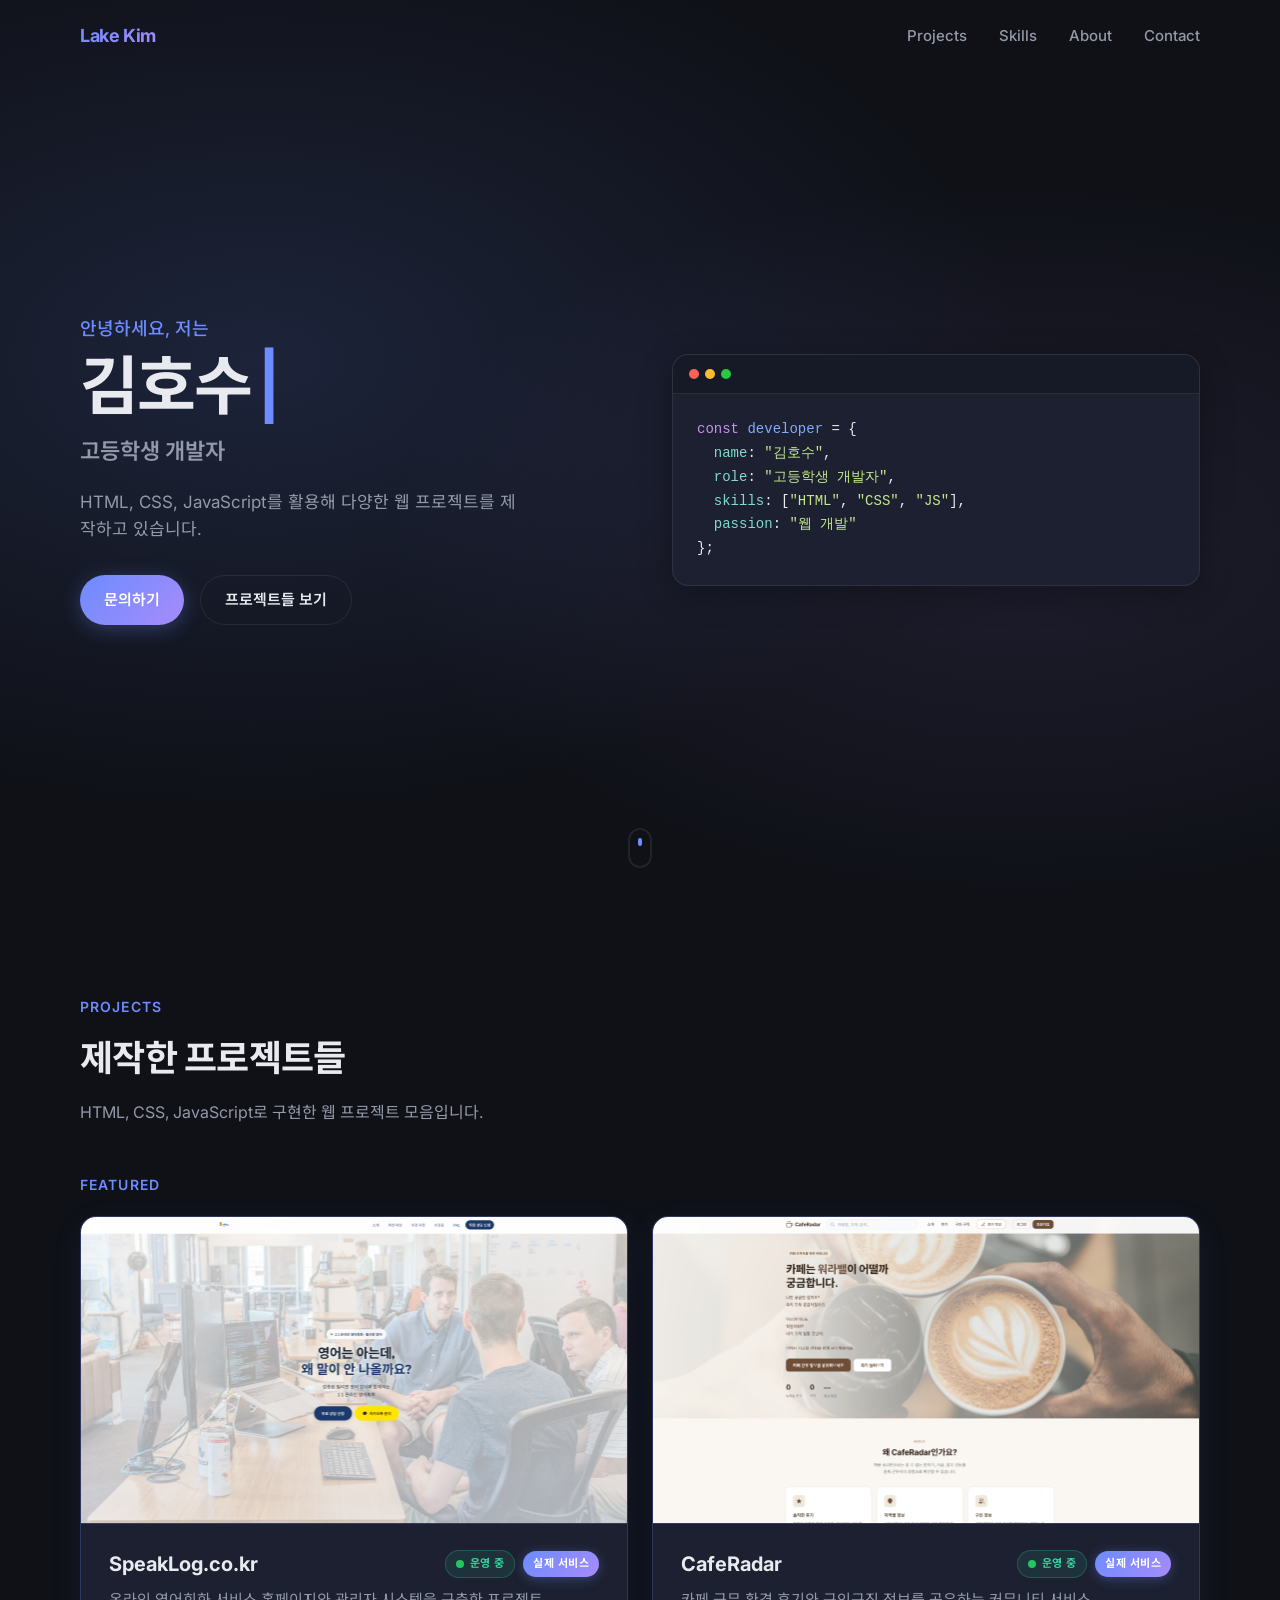
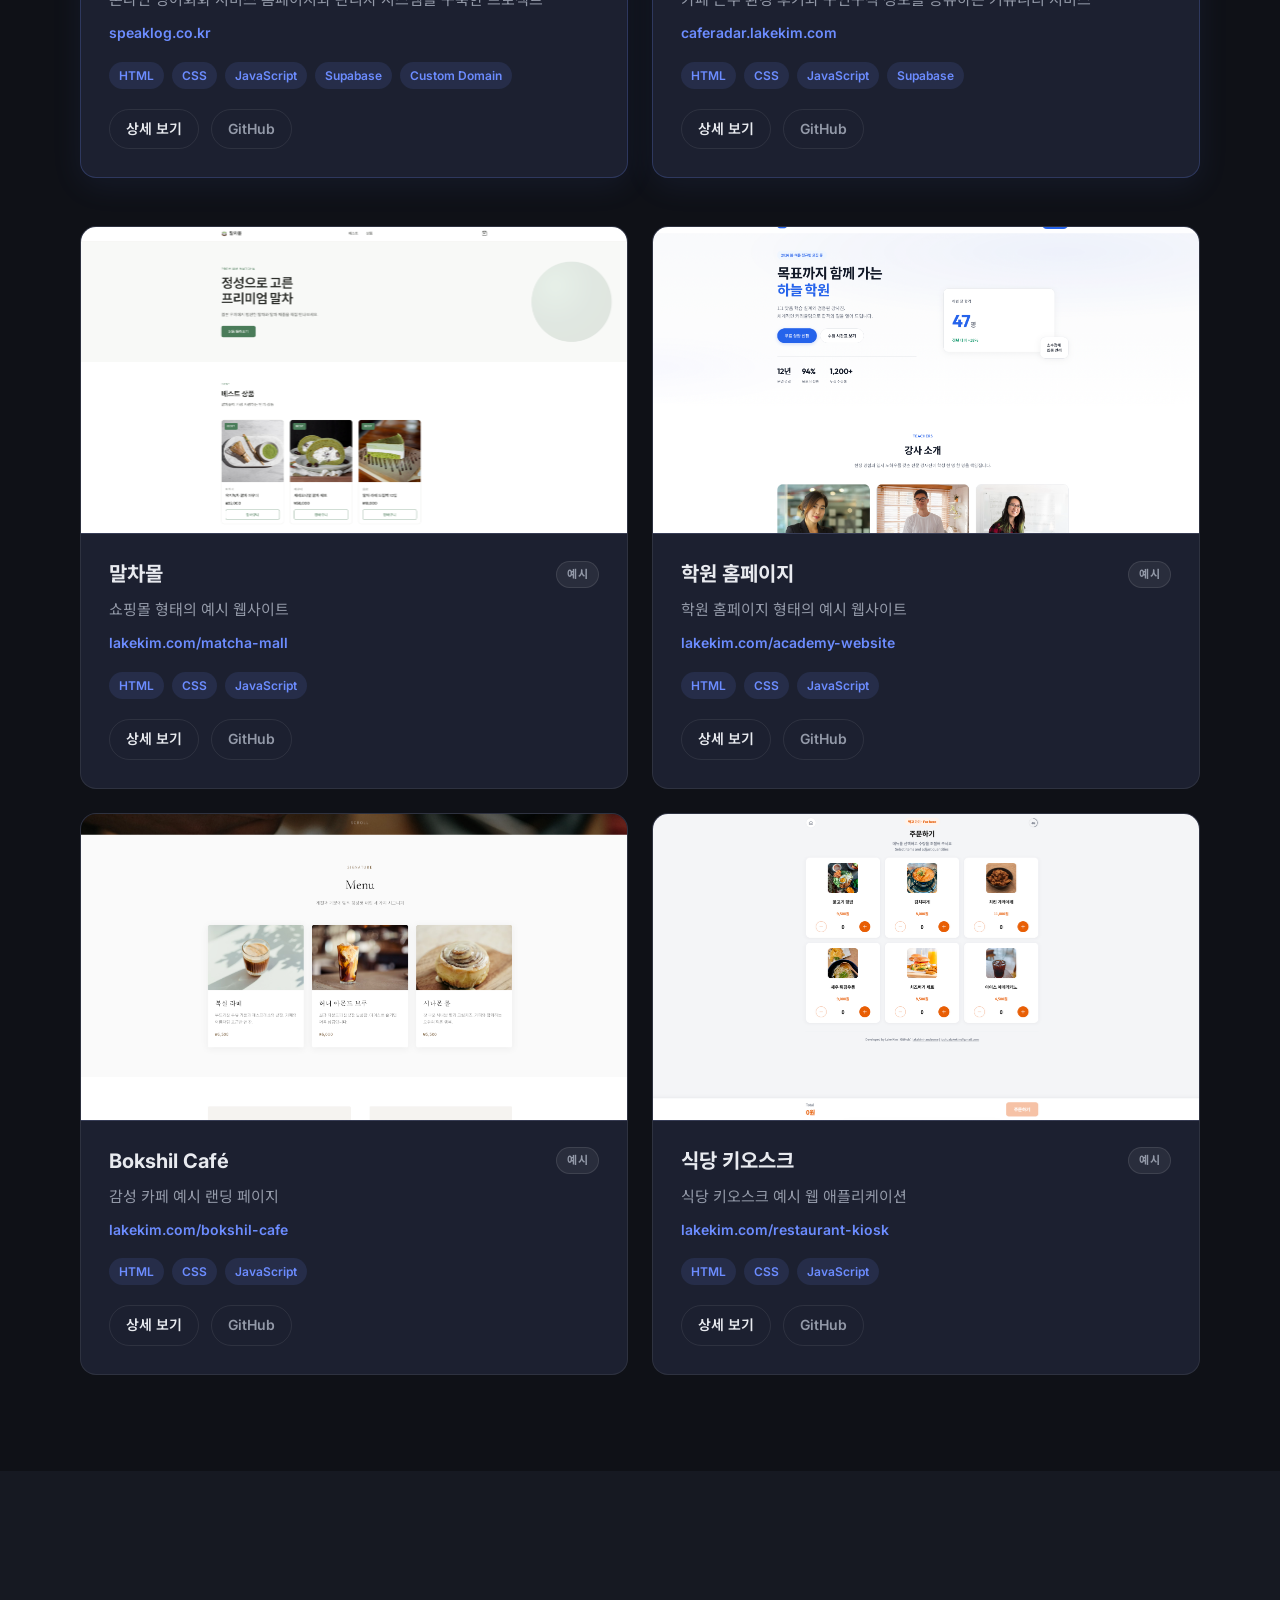
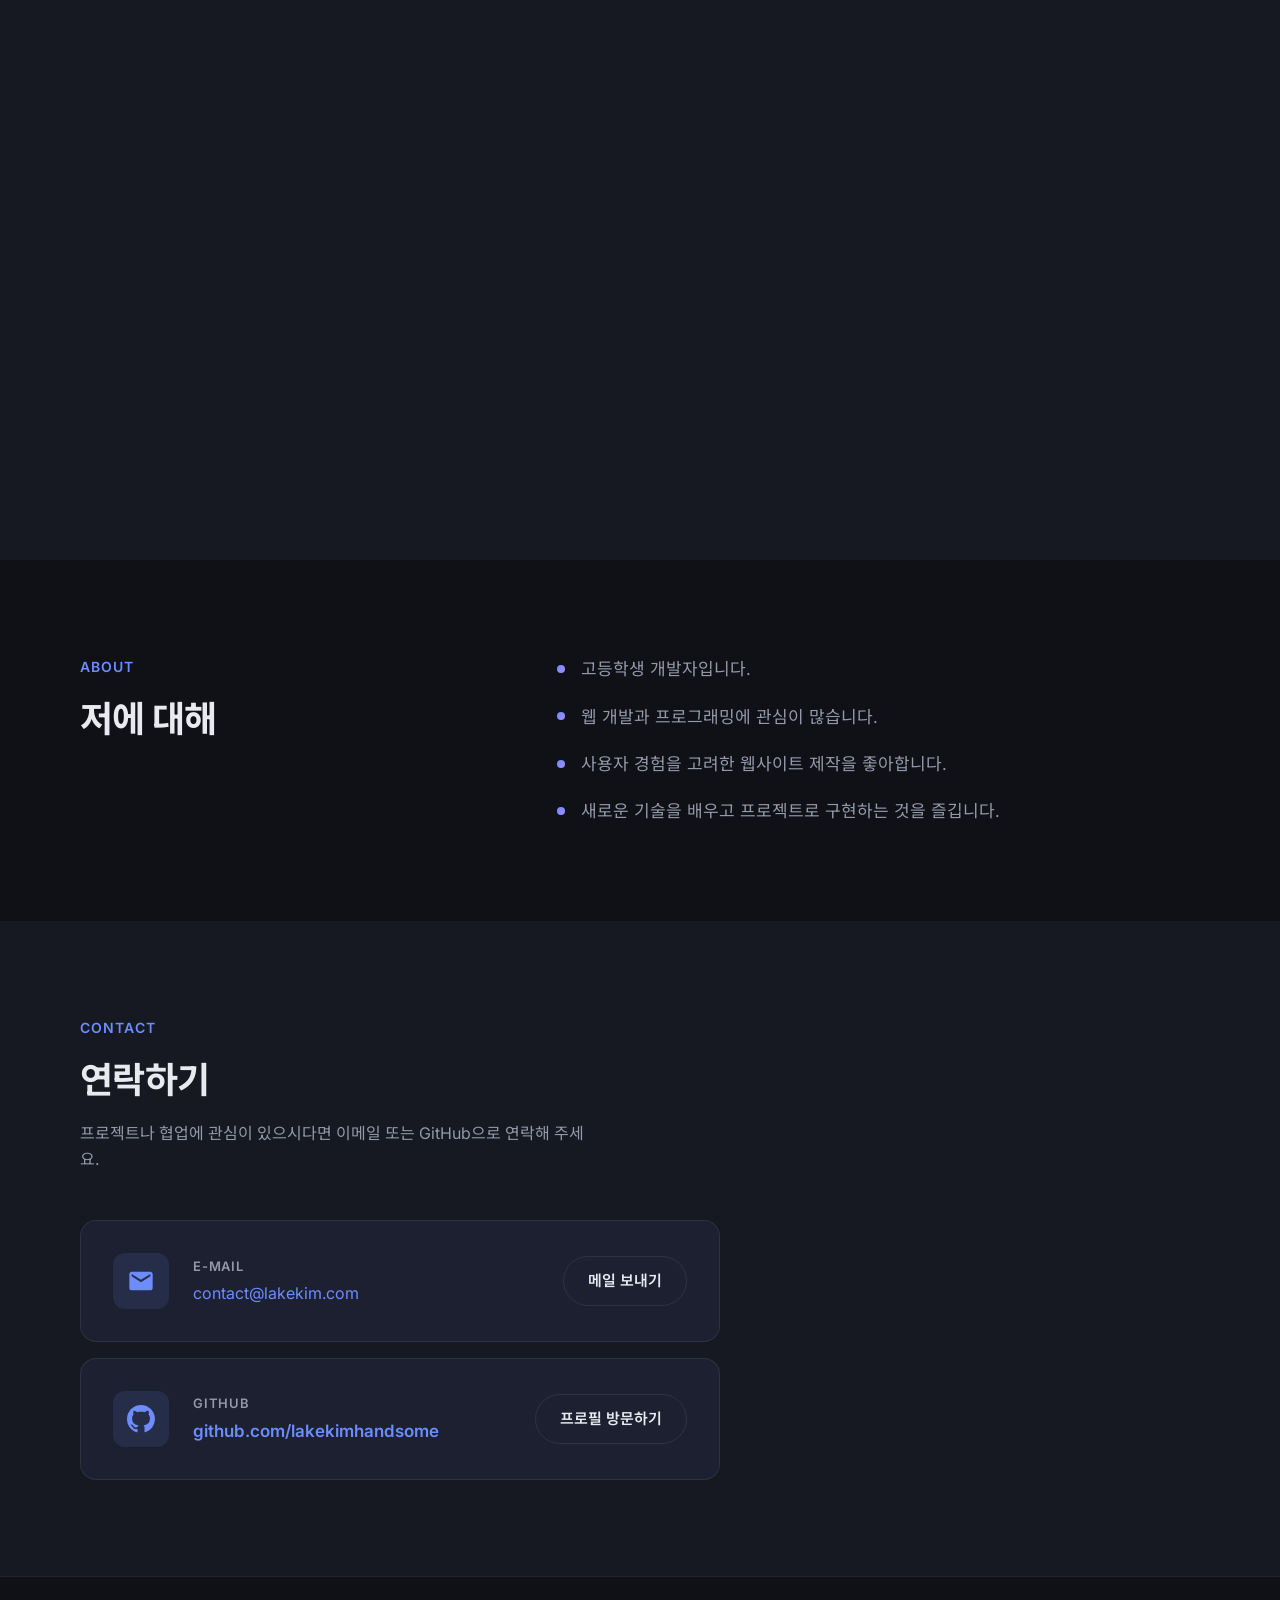
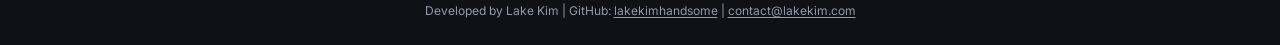
==== index.html @ eb20b7c6 "remove .html from project urls" ====
<!DOCTYPE html>
<html lang="ko">

<head>
  <meta charset="UTF-8">
  <meta name="viewport" content="width=device-width, initial-scale=1.0">
  <meta name="description" content="김호수 — 고등학생 개발자 포트폴리오. HTML, CSS, JavaScript로 제작한 웹 프로젝트를 소개합니다.">
  <title>김호수 | Portfolio</title>
  <link rel="icon" href="favicon.svg" type="image/svg+xml">
  <link rel="preconnect" href="https://fonts.googleapis.com">
  <link rel="preconnect" href="https://fonts.gstatic.com" crossorigin>
  <link
    href="https://fonts.googleapis.com/css2?family=Inter:wght@400;500;600;700&family=Noto+Sans+KR:wght@400;500;600;700&display=swap"
    rel="stylesheet">
  <link rel="stylesheet" href="style.css">
</head>

<body>
  <header class="header" id="header">
    <nav class="nav container">
      <a href="#" class="logo">Lake Kim</a>
      <ul class="nav-links" id="nav-links">
        <li><a href="#projects">Projects</a></li>
        <li><a href="#skills">Skills</a></li>
        <li><a href="#about">About</a></li>
        <li><a href="#contact">Contact</a></li>
      </ul>
      <button type="button" class="nav-toggle" id="nav-toggle" aria-label="메뉴 열기" aria-expanded="false">
        <span></span>
        <span></span>
        <span></span>
      </button>
    </nav>
  </header>

  <main>
    <section class="hero" id="hero">
      <div class="hero-bg" aria-hidden="true"></div>
      <div class="container hero-inner">
        <div class="hero-content reveal">
          <p class="hero-greeting">안녕하세요, 저는</p>
          <h1 class="hero-name">김호수<span class="hero-cursor" aria-hidden="true">|</span></h1>
          <p class="hero-role">고등학생 개발자</p>
          <p class="hero-desc">
            HTML, CSS, JavaScript를 활용해<br class="hero-br">
            다양한 웹 프로젝트를 제작하고 있습니다.
          </p>
          <div class="hero-actions">
            <a href="#contact" class="btn btn-primary">문의하기</a>
            <a href="#projects" class="btn btn-outline">프로젝트들 보기</a>
          </div>
        </div>
        <div class="hero-visual reveal" aria-hidden="true">
          <div class="code-window">
            <div class="code-window-header">
              <span class="dot dot-red"></span>
              <span class="dot dot-yellow"></span>
              <span class="dot dot-green"></span>
            </div>
            <pre class="code-window-body"><code><span class="code-keyword">const</span> <span class="code-var">developer</span> = {
  <span class="code-prop">name</span>: <span class="code-string">"김호수"</span>,
  <span class="code-prop">role</span>: <span class="code-string">"고등학생 개발자"</span>,
  <span class="code-prop">skills</span>: [<span class="code-string">"HTML"</span>, <span class="code-string">"CSS"</span>, <span class="code-string">"JS"</span>],
  <span class="code-prop">passion</span>: <span class="code-string">"웹 개발"</span>
};</code></pre>
          </div>
        </div>
      </div>
      <a href="#projects" class="scroll-indicator" aria-label="Projects 섹션으로 이동">
        <span></span>
      </a>
    </section>

    <section class="section" id="projects">
      <div class="container">
        <header class="section-header reveal">
          <p class="section-label">Projects</p>
          <h2 class="section-title">제작한 프로젝트들</h2>
          <p class="section-desc">HTML, CSS, JavaScript로 구현한 웹 프로젝트 모음입니다.</p>
        </header>
        <div class="projects-featured">
          <h3 class="projects-subtitle reveal">Featured</h3>
          <div class="projects-featured-grid">
            <article class="project-card project-card--featured reveal">
              <div class="project-card-media">
                <a href="projects/speaklog" class="project-image-link" aria-label="SpeakLog 상세 보기">
                  <img src="images/projects/speaklog.png" alt="SpeakLog 프로젝트 미리보기" class="project-image"
                    loading="lazy" width="640" height="360">
                </a>
              </div>
              <div class="project-card-top">
                <div class="project-card-header">
                  <h3 class="project-name">SpeakLog.co.kr</h3>
                  <div class="project-card-badges">
                    <span class="status-live"><span class="status-dot" aria-hidden="true"></span>운영 중</span>
                    <span class="project-badge project-badge--live">실제 서비스</span>
                  </div>
                </div>
                <p class="project-desc">온라인 영어회화 서비스 홈페이지와 관리자 시스템을 구축한 프로젝트</p>
                <a href="https://speaklog.co.kr/" class="project-url" target="_blank"
                  rel="noopener noreferrer">speaklog.co.kr</a>
                <ul class="project-tech" aria-label="사용 기술">
                  <li>HTML</li>
                  <li>CSS</li>
                  <li>JavaScript</li>
                  <li>Supabase</li>
                  <li>Custom Domain</li>
                </ul>
              </div>
              <div class="project-card-actions">
                <a href="projects/speaklog" class="btn btn-sm btn-outline">상세 보기</a>
                <a href="https://github.com/lakekimhandsome/speaklog" class="btn btn-sm btn-ghost" target="_blank"
                  rel="noopener noreferrer">GitHub</a>
              </div>
            </article>

            <article class="project-card project-card--featured reveal">
              <div class="project-card-media">
                <a href="projects/caferadar" class="project-image-link" aria-label="CafeRadar 상세 보기">
                  <img src="images/projects/caferadar.png" alt="CafeRadar 프로젝트 미리보기" class="project-image"
                    loading="lazy" width="640" height="360">
                </a>
              </div>
              <div class="project-card-top">
                <div class="project-card-header">
                  <h3 class="project-name">CafeRadar</h3>
                  <div class="project-card-badges">
                    <span class="status-live"><span class="status-dot" aria-hidden="true"></span>운영 중</span>
                    <span class="project-badge project-badge--live">실제 서비스</span>
                  </div>
                </div>
                <p class="project-desc">카페 근무 환경 후기와 구인구직 정보를 공유하는 커뮤니티 서비스</p>
                <a href="https://caferadar.lakekim.com" class="project-url" target="_blank"
                  rel="noopener noreferrer">caferadar.lakekim.com</a>
                <ul class="project-tech" aria-label="사용 기술">
                  <li>HTML</li>
                  <li>CSS</li>
                  <li>JavaScript</li>
                  <li>Supabase</li>
                </ul>
              </div>
              <div class="project-card-actions">
                <a href="projects/caferadar" class="btn btn-sm btn-outline">상세 보기</a>
                <a href="https://github.com/lakekimhandsome/caferadar" class="btn btn-sm btn-ghost" target="_blank"
                  rel="noopener noreferrer">GitHub</a>
              </div>
            </article>
          </div>
        </div>

        <div class="projects-grid">
          <article class="project-card reveal">
            <div class="project-card-media">
              <a href="projects/matcha-mall" class="project-image-link" aria-label="말차몰 상세 보기">
                <img src="images/projects/matcha-mall.png" alt="말차몰 프로젝트 미리보기" class="project-image"
                  loading="lazy" width="640" height="360">
              </a>
            </div>
            <div class="project-card-top">
              <div class="project-card-header">
                <h3 class="project-name">말차몰</h3>
                <span class="project-badge project-badge--sample">예시</span>
              </div>
              <p class="project-desc">쇼핑몰 형태의 예시 웹사이트</p>
              <a href="https://lakekim.com/matcha-mall" class="project-url" target="_blank"
                rel="noopener noreferrer">lakekim.com/matcha-mall</a>
              <ul class="project-tech" aria-label="사용 기술">
                <li>HTML</li>
                <li>CSS</li>
                <li>JavaScript</li>
              </ul>
            </div>
            <div class="project-card-actions">
              <a href="projects/matcha-mall" class="btn btn-sm btn-outline">상세 보기</a>
              <a href="https://github.com/lakekimhandsome/matcha-mall" class="btn btn-sm btn-ghost" target="_blank"
                rel="noopener noreferrer">GitHub</a>
            </div>
          </article>

          <article class="project-card reveal">
            <div class="project-card-media">
              <a href="projects/academy-website" class="project-image-link" aria-label="학원 홈페이지 상세 보기">
                <img src="images/projects/academy-website.png" alt="학원 홈페이지 프로젝트 미리보기" class="project-image"
                  loading="lazy" width="640" height="360">
              </a>
            </div>
            <div class="project-card-top">
              <div class="project-card-header">
                <h3 class="project-name">학원 홈페이지</h3>
                <span class="project-badge project-badge--sample">예시</span>
              </div>
              <p class="project-desc">학원 홈페이지 형태의 예시 웹사이트</p>
              <a href="https://lakekim.com/academy-website" class="project-url" target="_blank"
                rel="noopener noreferrer">lakekim.com/academy-website</a>
              <ul class="project-tech" aria-label="사용 기술">
                <li>HTML</li>
                <li>CSS</li>
                <li>JavaScript</li>
              </ul>
            </div>
            <div class="project-card-actions">
              <a href="projects/academy-website" class="btn btn-sm btn-outline">상세 보기</a>
              <a href="https://github.com/lakekimhandsome/academy-website" class="btn btn-sm btn-ghost"
                target="_blank" rel="noopener noreferrer">GitHub</a>
            </div>
          </article>

          <article class="project-card reveal">
            <div class="project-card-media">
              <a href="projects/bokshil-cafe" class="project-image-link" aria-label="Bokshil Café 상세 보기">
                <img src="images/projects/bokshil-cafe.png" alt="Bokshil Café 프로젝트 미리보기" class="project-image"
                  loading="lazy" width="640" height="360">
              </a>
            </div>
            <div class="project-card-top">
              <div class="project-card-header">
                <h3 class="project-name">Bokshil Café</h3>
                <span class="project-badge project-badge--sample">예시</span>
              </div>
              <p class="project-desc">감성 카페 예시 랜딩 페이지</p>
              <a href="https://lakekim.com/bokshil-cafe" class="project-url" target="_blank"
                rel="noopener noreferrer">lakekim.com/bokshil-cafe</a>
              <ul class="project-tech" aria-label="사용 기술">
                <li>HTML</li>
                <li>CSS</li>
                <li>JavaScript</li>
              </ul>
            </div>
            <div class="project-card-actions">
              <a href="projects/bokshil-cafe" class="btn btn-sm btn-outline">상세 보기</a>
              <a href="https://github.com/lakekimhandsome/bokshil-cafe" class="btn btn-sm btn-ghost" target="_blank"
                rel="noopener noreferrer">GitHub</a>
            </div>
          </article>

          <article class="project-card reveal">
            <div class="project-card-media">
              <a href="projects/restaurant-kiosk" class="project-image-link" aria-label="식당 키오스크 상세 보기">
                <img src="images/projects/restaurant-kiosk.png" alt="식당 키오스크 프로젝트 미리보기" class="project-image"
                  loading="lazy" width="640" height="360">
              </a>
            </div>
            <div class="project-card-top">
              <div class="project-card-header">
                <h3 class="project-name">식당 키오스크</h3>
                <span class="project-badge project-badge--sample">예시</span>
              </div>
              <p class="project-desc">식당 키오스크 예시 웹 애플리케이션</p>
              <a href="https://lakekim.com/restaurant-kiosk" class="project-url" target="_blank"
                rel="noopener noreferrer">lakekim.com/restaurant-kiosk</a>
              <ul class="project-tech" aria-label="사용 기술">
                <li>HTML</li>
                <li>CSS</li>
                <li>JavaScript</li>
              </ul>
            </div>
            <div class="project-card-actions">
              <a href="projects/restaurant-kiosk" class="btn btn-sm btn-outline">상세 보기</a>
              <a href="https://github.com/lakekimhandsome/restaurant-kiosk" class="btn btn-sm btn-ghost"
                target="_blank" rel="noopener noreferrer">GitHub</a>
            </div>
          </article>
        </div>
      </div>
    </section>

    <section class="section section-alt" id="skills">
      <div class="container">
        <header class="section-header reveal">
          <p class="section-label">Skills</p>
          <h2 class="section-title">기술 스택</h2>
          <p class="section-desc">웹 개발에 사용하는 기술과 도구입니다.</p>
        </header>
        <div class="skills-grid">
          <div class="skill-card reveal">
            <span class="skill-icon" aria-hidden="true">&lt;/&gt;</span>
            <h3 class="skill-name">HTML</h3>
          </div>
          <div class="skill-card reveal">
            <span class="skill-icon" aria-hidden="true">{ }</span>
            <h3 class="skill-name">CSS</h3>
          </div>
          <div class="skill-card reveal">
            <span class="skill-icon" aria-hidden="true">JS</span>
            <h3 class="skill-name">JavaScript</h3>
          </div>
          <div class="skill-card reveal">
            <span class="skill-icon" aria-hidden="true">⎇</span>
            <h3 class="skill-name">Git</h3>
          </div>
          <div class="skill-card reveal">
            <span class="skill-icon" aria-hidden="true">
              <svg viewBox="0 0 24 24" aria-hidden="true">
                <path
                  d="M12 0C5.37 0 0 5.37 0 12c0 5.31 3.435 9.795 8.205 11.385.6.105.825-.255.825-.57 0-.285-.015-1.23-.015-2.235-3.015.555-3.795-.735-4.035-1.41-.135-.345-.72-1.41-1.23-1.695-.42-.225-1.02-.78-.015-.795.945-.015 1.62.87 1.845 1.23 1.08 1.815 2.805 1.305 3.495.99.105-.78.42-1.305.765-1.605-2.67-.3-5.46-1.335-5.46-5.925 0-1.305.465-2.385 1.23-3.225-.12-.3-.54-1.53.12-3.18 0 0 1.005-.315 3.3 1.23.96-.27 1.98-.405 3-.405s2.04.135 3 .405c2.295-1.56 3.3-1.23 3.3-1.23.66 1.65.24 2.88.12 3.18.765.84 1.23 1.905 1.23 3.225 0 4.605-2.805 5.625-5.475 5.925.435.375.81 1.095.81 2.22 0 1.605-.015 2.895-.015 3.3 0 .315.225.69.825.57A12.02 12.02 0 0024 12c0-6.63-5.37-12-12-12z" />
              </svg>
            </span>
            <h3 class="skill-name">GitHub</h3>
          </div>
          <div class="skill-card reveal">
            <span class="skill-icon skill-icon--devices" aria-hidden="true">
              <svg viewBox="0 0 20 13" aria-hidden="true">
                <g transform="translate(1.875, 2.875)">
                  <rect x="0" y="1.5" width="7" height="4.5" rx="0.75" />
                  <rect x="2.75" y="6" width="1.25" height="0.85" rx="0.2" />
                  <rect x="1.75" y="6.85" width="3.25" height="0.9" rx="0.25" />
                  <rect x="8.25" y="0.5" width="3.75" height="7.25" rx="0.75" />
                  <rect x="13.25" y="1.75" width="3" height="6" rx="0.65" />
                </g>
              </svg>
            </span>
            <h3 class="skill-name">반응형 웹 디자인</h3>
          </div>
        </div>
      </div>
    </section>

    <section class="section" id="about">
      <div class="container">
        <div class="about-grid">
          <header class="section-header reveal">
            <p class="section-label">About</p>
            <h2 class="section-title">저에 대해</h2>
          </header>
          <div class="about-content reveal">
            <ul class="about-list">
              <li>
                <span class="about-marker" aria-hidden="true"></span>
                고등학생 개발자입니다.
              </li>
              <li>
                <span class="about-marker" aria-hidden="true"></span>
                웹 개발과 프로그래밍에 관심이 많습니다.
              </li>
              <li>
                <span class="about-marker" aria-hidden="true"></span>
                사용자 경험을 고려한 웹사이트 제작을 좋아합니다.
              </li>
              <li>
                <span class="about-marker" aria-hidden="true"></span>
                새로운 기술을 배우고 프로젝트로 구현하는 것을 즐깁니다.
              </li>
            </ul>
          </div>
        </div>
      </div>
    </section>

    <section class="section section-alt" id="contact">
      <div class="container">
        <header class="section-header reveal">
          <p class="section-label">Contact</p>
          <h2 class="section-title">연락하기</h2>
          <p class="section-desc">프로젝트나 협업에 관심이 있으시다면 이메일 또는 GitHub으로 연락해 주세요.</p>
        </header>
        <div class="contact-cards reveal">
          <div class="contact-card">
            <div class="contact-icon" aria-hidden="true">
              <svg viewBox="0 0 24 24">
                <path
                  d="M20 4H4c-1.1 0-2 .9-2 2v12c0 1.1.9 2 2 2h16c1.1 0 2-.9 2-2V6c0-1.1-.9-2-2-2zm0 4l-8 5-8-5V6l8 5 8-5v2z" />
              </svg>
            </div>
            <div class="contact-info">
              <p class="contact-label">E-mail</p>
              <button type="button" class="contact-link contact-link--copy" data-email="contact@lakekim.com"
                aria-label="이메일 주소 복사">contact@lakekim.com</button>
            </div>
            <a href="mailto:contact@lakekim.com" class="btn btn-outline">메일 보내기</a>
          </div>
          <div class="contact-card">
            <div class="contact-icon" aria-hidden="true">
              <svg viewBox="0 0 24 24">
                <path
                  d="M12 0C5.37 0 0 5.37 0 12c0 5.31 3.435 9.795 8.205 11.385.6.105.825-.255.825-.57 0-.285-.015-1.23-.015-2.235-3.015.555-3.795-.735-4.035-1.41-.135-.345-.72-1.41-1.23-1.695-.42-.225-1.02-.78-.015-.795.945-.015 1.62.87 1.845 1.23 1.08 1.815 2.805 1.305 3.495.99.105-.78.42-1.305.765-1.605-2.67-.3-5.46-1.335-5.46-5.925 0-1.305.465-2.385 1.23-3.225-.12-.3-.54-1.53.12-3.18 0 0 1.005-.315 3.3 1.23.96-.27 1.98-.405 3-.405s2.04.135 3 .405c2.295-1.56 3.3-1.23 3.3-1.23.66 1.65.24 2.88.12 3.18.765.84 1.23 1.905 1.23 3.225 0 4.605-2.805 5.625-5.475 5.925.435.375.81 1.095.81 2.22 0 1.605-.015 2.895-.015 3.3 0 .315.225.69.825.57A12.02 12.02 0 0024 12c0-6.63-5.37-12-12-12z" />
              </svg>
            </div>
            <div class="contact-info">
              <p class="contact-label">GitHub</p>
              <a href="https://github.com/lakekimhandsome" class="contact-link" target="_blank"
                rel="noopener noreferrer">github.com/lakekimhandsome</a>
            </div>
            <a href="https://github.com/lakekimhandsome" class="btn btn-outline" target="_blank"
              rel="noopener noreferrer">프로필 방문하기</a>
          </div>
        </div>
      </div>
    </section>
  </main>

  <footer class="site-footer">
    <p class="site-footer__copy">Developed by Lake Kim | GitHub: <a href="https://github.com/lakekimhandsome" target="_blank" rel="noopener noreferrer">lakekimhandsome</a> | <a href="mailto:contact@lakekim.com">contact@lakekim.com</a></p>
  </footer>

  <script src="script.js"></script>
</body>

</html>
---- style.css ----
/* ===== Variables ===== */
:root {
  --bg: #0f1117;
  --bg-alt: #161922;
  --surface: #1c2030;
  --surface-hover: #242938;
  --border: rgba(255, 255, 255, 0.08);
  --text: #e8eaef;
  --text-muted: #9399a8;
  --accent: #6c8cff;
  --accent-hover: #8aa4ff;
  --accent-soft: rgba(108, 140, 255, 0.12);
  --gradient: linear-gradient(135deg, #6c8cff 0%, #a78bfa 100%);
  --shadow: 0 8px 32px rgba(0, 0, 0, 0.3);
  --radius: 12px;
  --radius-lg: 16px;
  --header-h: 72px;
  --transition: 0.25s ease;
  --font: "Inter", "Noto Sans KR", -apple-system, BlinkMacSystemFont, sans-serif;
}

/* ===== Reset ===== */
*,
*::before,
*::after {
  box-sizing: border-box;
  margin: 0;
  padding: 0;
}

html {
  scroll-behavior: smooth;
}

body {
  font-family: var(--font);
  background: var(--bg);
  color: var(--text);
  line-height: 1.6;
  -webkit-font-smoothing: antialiased;
}

a {
  color: inherit;
  text-decoration: none;
}

ul {
  list-style: none;
}

img {
  max-width: 100%;
  display: block;
}

button {
  font: inherit;
  cursor: pointer;
  border: none;
  background: none;
}

.container {
  width: min(1120px, calc(100% - 2.5rem));
  margin-inline: auto;
}

/* ===== Header ===== */
.header {
  position: fixed;
  top: 0;
  left: 0;
  right: 0;
  z-index: 100;
  height: var(--header-h);
  transition: background var(--transition), box-shadow var(--transition);
}

.header.scrolled {
  background: rgba(15, 17, 23, 0.85);
  backdrop-filter: blur(12px);
  box-shadow: 0 1px 0 var(--border);
}

.nav {
  display: flex;
  align-items: center;
  justify-content: space-between;
  height: 100%;
}

.logo {
  font-weight: 700;
  font-size: 1.125rem;
  letter-spacing: -0.02em;
  background: var(--gradient);
  -webkit-background-clip: text;
  background-clip: text;
  -webkit-text-fill-color: transparent;
}

.nav-links {
  display: flex;
  gap: 2rem;
}

.nav-links a {
  font-size: 0.9375rem;
  font-weight: 500;
  color: var(--text-muted);
  transition: color var(--transition);
}

.nav-links a:hover {
  color: var(--text);
}

.nav-toggle {
  display: none;
  flex-direction: column;
  gap: 5px;
  padding: 4px;
}

.nav-toggle span {
  display: block;
  width: 22px;
  height: 2px;
  background: var(--text);
  border-radius: 2px;
  transition: transform var(--transition), opacity var(--transition);
}

.nav-toggle.active span:nth-child(1) {
  transform: translateY(7px) rotate(45deg);
}

.nav-toggle.active span:nth-child(2) {
  opacity: 0;
}

.nav-toggle.active span:nth-child(3) {
  transform: translateY(-7px) rotate(-45deg);
}

/* ===== Buttons ===== */
.btn {
  display: inline-flex;
  align-items: center;
  justify-content: center;
  gap: 0.5rem;
  padding: 0.75rem 1.5rem;
  font-size: 0.9375rem;
  font-weight: 600;
  border-radius: 999px;
  transition: transform var(--transition), background var(--transition), color var(--transition), border-color var(--transition), box-shadow var(--transition);
}

.btn:hover {
  transform: translateY(-2px);
}

.btn-primary {
  background: var(--gradient);
  color: #fff;
  box-shadow: 0 4px 20px rgba(108, 140, 255, 0.3);
}

.btn-primary:hover {
  box-shadow: 0 6px 28px rgba(108, 140, 255, 0.45);
}

.btn-outline {
  border: 1px solid var(--border);
  color: var(--text);
  background: transparent;
}

.btn-outline:hover {
  border-color: rgba(255, 255, 255, 0.2);
  background: rgba(255, 255, 255, 0.04);
}

.btn-ghost {
  border: 1px solid var(--border);
  color: var(--text-muted);
  background: transparent;
}

.btn-ghost:hover {
  color: var(--text);
  border-color: rgba(255, 255, 255, 0.18);
  background: rgba(255, 255, 255, 0.04);
}

.btn-sm {
  padding: 0.5rem 1rem;
  font-size: 0.875rem;
}

.btn-icon {
  width: 18px;
  height: 18px;
  fill: currentColor;
}

/* ===== Hero ===== */
.hero {
  position: relative;
  min-height: 100vh;
  display: flex;
  align-items: center;
  padding-top: var(--header-h);
  overflow: hidden;
}

.hero-bg {
  position: absolute;
  inset: 0;
  background:
    radial-gradient(ellipse 60% 50% at 20% 40%, rgba(108, 140, 255, 0.15), transparent),
    radial-gradient(ellipse 50% 40% at 80% 60%, rgba(167, 139, 250, 0.1), transparent);
  pointer-events: none;
}

.hero-inner {
  display: grid;
  grid-template-columns: 1fr 1fr;
  gap: 4rem;
  align-items: center;
  padding-block: 4rem 6rem;
}

.hero-greeting {
  font-size: 1.125rem;
  color: var(--accent);
  font-weight: 500;
  margin-bottom: 0.5rem;
}

.hero-name {
  font-size: clamp(2.75rem, 6vw, 4rem);
  font-weight: 700;
  letter-spacing: -0.03em;
  line-height: 1.1;
  margin-bottom: 0.75rem;
}

.hero-cursor {
  display: inline-block;
  color: var(--accent);
  animation: blink 1s step-end infinite;
  margin-left: 0.1em;
}

@keyframes blink {
  50% {
    opacity: 0;
  }
}

.hero-role {
  font-size: 1.375rem;
  font-weight: 600;
  color: var(--text-muted);
  margin-bottom: 1.25rem;
}

.hero-desc {
  font-size: 1.0625rem;
  color: var(--text-muted);
  max-width: 28rem;
  margin-bottom: 2rem;
}

.hero-actions {
  display: flex;
  flex-wrap: wrap;
  gap: 1rem;
}

.hero-br {
  display: none;
}

/* Code window */
.code-window {
  background: var(--surface);
  border: 1px solid var(--border);
  border-radius: var(--radius-lg);
  overflow: hidden;
  box-shadow: var(--shadow);
  text-align: left;
}

.code-window-header {
  display: flex;
  gap: 6px;
  padding: 0.875rem 1rem;
  background: rgba(0, 0, 0, 0.2);
  border-bottom: 1px solid var(--border);
  justify-content: flex-start;
}

.dot {
  width: 10px;
  height: 10px;
  border-radius: 50%;
}

.dot-red {
  background: #ff5f57;
}

.dot-yellow {
  background: #febc2e;
}

.dot-green {
  background: #28c840;
}

.code-window-body {
  padding: 1.5rem;
  font-family: "SF Mono", "Fira Code", "Consolas", monospace;
  font-size: 0.875rem;
  line-height: 1.7;
  overflow-x: auto;
  text-align: left;
  direction: ltr;
  white-space: pre;
}

.code-window-body code {
  display: block;
  text-align: left;
}

.code-keyword {
  color: #c792ea;
}

.code-var {
  color: #82aaff;
}

.code-prop {
  color: #7fdbca;
}

.code-string {
  color: #c3e88d;
}

.scroll-indicator {
  position: absolute;
  bottom: 2rem;
  left: 50%;
  transform: translateX(-50%);
  width: 24px;
  height: 40px;
  border: 2px solid var(--border);
  border-radius: 12px;
  display: flex;
  justify-content: center;
  padding-top: 8px;
}

.scroll-indicator span {
  width: 4px;
  height: 8px;
  background: var(--accent);
  border-radius: 2px;
  animation: scroll-bounce 2s ease-in-out infinite;
}

@keyframes scroll-bounce {
  0%,
  100% {
    transform: translateY(0);
    opacity: 1;
  }

  50% {
    transform: translateY(6px);
    opacity: 0.4;
  }
}

/* ===== Sections ===== */
.section {
  padding: 6rem 0;
}

.section-alt {
  background: var(--bg-alt);
}

.section-header {
  margin-bottom: 3rem;
}

.section-label {
  font-size: 0.875rem;
  font-weight: 600;
  color: var(--accent);
  text-transform: uppercase;
  letter-spacing: 0.08em;
  margin-bottom: 0.75rem;
}

.section-title {
  font-size: clamp(1.75rem, 4vw, 2.25rem);
  font-weight: 700;
  letter-spacing: -0.02em;
  margin-bottom: 0.75rem;
}

.section-desc {
  color: var(--text-muted);
  max-width: 32rem;
}

/* ===== Scroll reveal ===== */
.reveal {
  opacity: 0;
  transform: translateY(24px);
  transition: opacity 0.6s ease, transform 0.6s ease;
}

.reveal.visible {
  opacity: 1;
  transform: translateY(0);
}

/* ===== Projects ===== */
.projects-featured {
  margin-bottom: 3rem;
}

.projects-subtitle {
  font-size: 0.875rem;
  font-weight: 600;
  color: var(--accent);
  text-transform: uppercase;
  letter-spacing: 0.08em;
  margin-bottom: 1.25rem;
}

.projects-featured-grid {
  display: grid;
  grid-template-columns: repeat(2, 1fr);
  gap: 1.5rem;
}

.projects-grid {
  display: grid;
  grid-template-columns: repeat(2, 1fr);
  gap: 1.5rem;
}

.project-card {
  display: flex;
  flex-direction: column;
  justify-content: space-between;
  gap: 0;
  padding: 0;
  background: var(--surface);
  border: 1px solid var(--border);
  border-radius: var(--radius-lg);
  overflow: hidden;
  transition: transform var(--transition), border-color var(--transition), box-shadow var(--transition);
}

.project-card:hover {
  transform: translateY(-4px);
  border-color: rgba(108, 140, 255, 0.3);
  box-shadow: 0 12px 40px rgba(0, 0, 0, 0.25);
}

.project-card--featured {
  border-color: rgba(108, 140, 255, 0.22);
  box-shadow: 0 8px 32px rgba(108, 140, 255, 0.08);
}

.project-card--featured:hover {
  border-color: rgba(108, 140, 255, 0.45);
  box-shadow: 0 16px 48px rgba(108, 140, 255, 0.15);
}

.project-card-media {
  aspect-ratio: 16 / 9;
  overflow: hidden;
  background:
    linear-gradient(135deg, rgba(108, 140, 255, 0.12), rgba(167, 139, 250, 0.08)),
    var(--surface);
  border-bottom: 1px solid var(--border);
}

.project-image-link {
  display: block;
  width: 100%;
  height: 100%;
  cursor: pointer;
}

.project-image-link:focus-visible {
  outline: 2px solid var(--accent);
  outline-offset: -2px;
}

.project-image {
  width: 100%;
  height: 100%;
  object-fit: cover;
  display: block;
  transition: transform 0.35s ease;
}

.project-card:hover .project-image {
  transform: scale(1.03);
}

.project-card-media--speaklog {
  background:
    radial-gradient(circle at 30% 40%, rgba(108, 140, 255, 0.35), transparent 55%),
    linear-gradient(135deg, #1b3a6b 0%, #2d5a9e 50%, #1a2f52 100%);
}

.project-card-media--caferadar {
  background:
    radial-gradient(circle at 70% 30%, rgba(210, 160, 100, 0.35), transparent 50%),
    linear-gradient(135deg, #3d2b1f 0%, #6b4c35 50%, #2a1e16 100%);
}

.project-media-label {
  display: flex;
  align-items: center;
  justify-content: center;
  width: 100%;
  height: 100%;
  font-size: clamp(1.5rem, 4vw, 2rem);
  font-weight: 700;
  letter-spacing: -0.02em;
  color: rgba(255, 255, 255, 0.92);
  text-shadow: 0 2px 16px rgba(0, 0, 0, 0.35);
  transition: transform 0.35s ease;
}

.project-card:hover .project-media-label {
  transform: scale(1.03);
}

.project-card-top {
  padding: 1.5rem 1.75rem 0;
}

.project-card-header {
  display: flex;
  align-items: center;
  justify-content: space-between;
  gap: 0.75rem;
  flex-wrap: wrap;
  margin-bottom: 0.5rem;
}

.project-name {
  font-size: 1.25rem;
  font-weight: 700;
}

.project-badge {
  display: inline-flex;
  align-items: center;
  padding: 0.25rem 0.625rem;
  font-size: 0.6875rem;
  font-weight: 700;
  letter-spacing: 0.04em;
  text-transform: uppercase;
  border-radius: 999px;
  white-space: nowrap;
  flex-shrink: 0;
}

.project-badge--live {
  color: #fff;
  background: var(--gradient);
  box-shadow: 0 2px 12px rgba(108, 140, 255, 0.35);
}

.project-badge--sample {
  color: var(--text-muted);
  background: rgba(255, 255, 255, 0.06);
  border: 1px solid rgba(255, 255, 255, 0.1);
}

.status-live {
  display: inline-flex;
  align-items: center;
  gap: 0.375rem;
  padding: 0.25rem 0.625rem;
  font-size: 0.6875rem;
  font-weight: 700;
  letter-spacing: 0.04em;
  color: #34d399;
  background: rgba(52, 211, 153, 0.1);
  border: 1px solid rgba(52, 211, 153, 0.25);
  border-radius: 999px;
  white-space: nowrap;
  flex-shrink: 0;
}

.status-dot {
  width: 8px;
  height: 8px;
  border-radius: 50%;
  background: #22c55e;
  animation: status-blink 1.5s ease-in-out infinite;
}

@keyframes status-blink {
  0%,
  100% {
    opacity: 1;
    box-shadow: 0 0 6px rgba(34, 197, 94, 0.9);
  }

  50% {
    opacity: 0.35;
    box-shadow: 0 0 2px rgba(34, 197, 94, 0.3);
  }
}

.project-card-badges {
  display: inline-flex;
  align-items: center;
  gap: 0.5rem;
  flex-wrap: wrap;
}

.project-url {
  display: inline-block;
  margin-top: 0.625rem;
  font-size: 0.875rem;
  font-weight: 600;
  color: var(--accent);
  transition: color var(--transition);
}

.project-url:hover {
  color: var(--accent-hover);
  text-decoration: underline;
}

.project-desc {
  color: var(--text-muted);
  font-size: 0.9375rem;
}

.project-tech {
  display: flex;
  flex-wrap: wrap;
  gap: 0.5rem;
  margin-top: 1rem;
}

.project-tech li {
  padding: 0.25rem 0.625rem;
  font-size: 0.75rem;
  font-weight: 600;
  color: var(--accent);
  background: var(--accent-soft);
  border-radius: 999px;
}

.project-card-actions {
  display: flex;
  flex-wrap: wrap;
  gap: 0.75rem;
  padding: 1.25rem 1.75rem 1.75rem;
}

/* ===== Project Detail ===== */
.page-detail {
  padding-top: var(--header-h);
}

.detail-hero {
  position: relative;
  padding: 4rem 0 3rem;
  overflow: hidden;
}

.detail-hero::before {
  content: "";
  position: absolute;
  inset: 0;
  background:
    radial-gradient(ellipse 60% 50% at 20% 40%, rgba(108, 140, 255, 0.12), transparent),
    radial-gradient(ellipse 50% 40% at 80% 60%, rgba(167, 139, 250, 0.08), transparent);
  pointer-events: none;
}

.detail-hero-inner {
  position: relative;
}

.detail-back {
  display: inline-flex;
  align-items: center;
  gap: 0.375rem;
  margin-bottom: 1.5rem;
  font-size: 0.875rem;
  font-weight: 500;
  color: var(--text-muted);
  transition: color var(--transition);
}

.detail-back:hover {
  color: var(--accent);
}

.detail-back svg {
  width: 1rem;
  height: 1rem;
  fill: currentColor;
}

.detail-header {
  display: flex;
  align-items: flex-start;
  justify-content: space-between;
  gap: 1rem;
  flex-wrap: wrap;
  margin-bottom: 1rem;
}

.detail-title {
  font-size: clamp(2rem, 5vw, 2.75rem);
  font-weight: 700;
  letter-spacing: -0.03em;
}

.detail-summary {
  color: var(--text-muted);
  font-size: 1.0625rem;
  max-width: 40rem;
  margin-bottom: 1.5rem;
}

.detail-hero-inner > .project-url {
  margin-top: 0;
  margin-bottom: 1.5rem;
}

.detail-actions {
  display: flex;
  flex-wrap: wrap;
  gap: 0.75rem;
}

.detail-content {
  padding-bottom: 6rem;
}

.detail-grid {
  display: grid;
  gap: 1.5rem;
}

.detail-block {
  padding: 2rem;
  background: var(--surface);
  border: 1px solid var(--border);
  border-radius: var(--radius-lg);
  transition: border-color var(--transition);
}

.detail-block:hover {
  border-color: rgba(108, 140, 255, 0.2);
}

.detail-block-title {
  font-size: 1.125rem;
  font-weight: 700;
  margin-bottom: 1rem;
  padding-bottom: 0.75rem;
  border-bottom: 1px solid var(--border);
}

.detail-text {
  color: var(--text-muted);
  font-size: 0.9875rem;
}

.detail-text + .detail-text {
  margin-top: 0.875rem;
}

.detail-list {
  display: flex;
  flex-direction: column;
  gap: 0.75rem;
}

.detail-list li {
  display: flex;
  align-items: flex-start;
  gap: 0.75rem;
  color: var(--text-muted);
  font-size: 0.9875rem;
}

.detail-list-marker {
  flex-shrink: 0;
  width: 6px;
  height: 6px;
  margin-top: 0.55rem;
  background: var(--accent);
  border-radius: 50%;
}

.detail-tech {
  display: flex;
  flex-wrap: wrap;
  gap: 0.5rem;
}

.detail-tech li {
  padding: 0.375rem 0.75rem;
  font-size: 0.8125rem;
  font-weight: 600;
  color: var(--accent);
  background: var(--accent-soft);
  border-radius: 999px;
}

.gallery-grid {
  display: grid;
  grid-template-columns: repeat(3, 1fr);
  gap: 1rem;
}

.gallery-item {
  display: block;
  width: 100%;
  padding: 0;
  border: 1px solid var(--border);
  border-radius: var(--radius);
  overflow: hidden;
  background: var(--surface);
  cursor: zoom-in;
  transition: transform var(--transition), border-color var(--transition), box-shadow var(--transition);
}

.gallery-item:hover {
  transform: translateY(-3px);
  border-color: rgba(108, 140, 255, 0.35);
  box-shadow: 0 8px 28px rgba(0, 0, 0, 0.25);
}

.gallery-item:focus-visible {
  outline: 2px solid var(--accent);
  outline-offset: 2px;
}

.gallery-item__media {
  aspect-ratio: 16 / 10;
  overflow: hidden;
  background:
    linear-gradient(135deg, rgba(108, 140, 255, 0.1), rgba(167, 139, 250, 0.06)),
    var(--bg-alt);
}

.gallery-item__media img {
  width: 100%;
  height: 100%;
  object-fit: cover;
  transition: transform 0.35s ease;
}

.gallery-item:hover .gallery-item__media img {
  transform: scale(1.04);
}

.gallery-item__caption {
  padding: 0.875rem 1rem;
  font-size: 0.875rem;
  font-weight: 600;
  text-align: center;
  color: var(--text);
}

/* ===== Lightbox ===== */
.lightbox {
  position: fixed;
  inset: 0;
  z-index: 1000;
  display: flex;
  align-items: center;
  justify-content: center;
  padding: 1.5rem;
  opacity: 0;
  visibility: hidden;
  transition: opacity var(--transition), visibility var(--transition);
}

.lightbox.is-open {
  opacity: 1;
  visibility: visible;
}

.lightbox__backdrop {
  position: absolute;
  inset: 0;
  background: rgba(8, 10, 14, 0.92);
  backdrop-filter: blur(8px);
}

.lightbox__dialog {
  position: relative;
  z-index: 1;
  width: min(960px, 100%);
  max-height: calc(100vh - 3rem);
  display: flex;
  flex-direction: column;
  gap: 1rem;
}

.lightbox__figure {
  margin: 0;
  border-radius: var(--radius-lg);
  overflow: hidden;
  border: 1px solid var(--border);
  background: var(--surface);
}

.lightbox__image {
  width: 100%;
  max-height: calc(100vh - 8rem);
  object-fit: contain;
  background: var(--bg-alt);
}

.lightbox__caption {
  text-align: center;
  font-size: 0.9375rem;
  font-weight: 600;
  color: var(--text);
}

.lightbox__close,
.lightbox__prev,
.lightbox__next {
  position: absolute;
  z-index: 2;
  display: flex;
  align-items: center;
  justify-content: center;
  width: 2.75rem;
  height: 2.75rem;
  border-radius: 50%;
  border: 1px solid var(--border);
  background: rgba(28, 32, 48, 0.9);
  color: var(--text);
  transition: background var(--transition), border-color var(--transition), transform var(--transition);
}

.lightbox__close:hover,
.lightbox__prev:hover,
.lightbox__next:hover {
  background: var(--surface-hover);
  border-color: rgba(108, 140, 255, 0.35);
  transform: translateY(-1px);
}

.lightbox__close {
  top: 1rem;
  right: 1rem;
}

.lightbox__prev {
  left: 1rem;
  top: 50%;
  transform: translateY(-50%);
}

.lightbox__next {
  right: 1rem;
  top: 50%;
  transform: translateY(-50%);
}

.lightbox__prev:hover,
.lightbox__next:hover {
  transform: translateY(calc(-50% - 1px));
}

.lightbox__close svg,
.lightbox__prev svg,
.lightbox__next svg {
  width: 1.125rem;
  height: 1.125rem;
  fill: currentColor;
}

.lightbox__prev:disabled,
.lightbox__next:disabled {
  opacity: 0.35;
  cursor: not-allowed;
}

body.lightbox-open {
  overflow: hidden;
}

.logo--link {
  -webkit-text-fill-color: transparent;
}

/* ===== Skills ===== */
.skills-grid {
  display: grid;
  grid-template-columns: repeat(3, 1fr);
  gap: 1.25rem;
}

.skill-card {
  display: flex;
  flex-direction: column;
  align-items: center;
  gap: 0.75rem;
  padding: 2rem 1.5rem;
  background: var(--surface);
  border: 1px solid var(--border);
  border-radius: var(--radius-lg);
  text-align: center;
  transition: transform var(--transition), border-color var(--transition), background var(--transition);
}

.skill-card:hover {
  transform: translateY(-4px);
  border-color: rgba(108, 140, 255, 0.25);
  background: var(--surface-hover);
}

.skill-icon {
  display: flex;
  align-items: center;
  justify-content: center;
  width: 3rem;
  height: 3rem;
  font-size: 1.125rem;
  font-weight: 700;
  color: var(--accent);
  background: var(--accent-soft);
  border-radius: var(--radius);
}

.skill-icon svg,
.skill-icon svg * {
  fill: var(--accent);
}

.skill-icon svg {
  width: 1.5rem;
  height: 1.5rem;
}

.skill-icon--devices svg {
  display: block;
  width: 1.75rem;
  height: 1.1375rem;
}

.skill-name {
  font-size: 0.9375rem;
  font-weight: 600;
}

/* ===== About ===== */
.about-grid {
  display: grid;
  grid-template-columns: 1fr 1.5fr;
  gap: 3rem;
  align-items: start;
}

.about-list {
  display: flex;
  flex-direction: column;
  gap: 1.25rem;
}

.about-list li {
  display: flex;
  align-items: flex-start;
  gap: 1rem;
  font-size: 1.0625rem;
  color: var(--text-muted);
}

.about-marker {
  flex-shrink: 0;
  width: 8px;
  height: 8px;
  margin-top: 0.55rem;
  background: var(--gradient);
  border-radius: 50%;
}

/* ===== Contact ===== */
.contact-cards {
  display: grid;
  gap: 1rem;
  max-width: 640px;
}

.contact-card {
  display: flex;
  align-items: center;
  gap: 1.5rem;
  flex-wrap: wrap;
  padding: 2rem;
  background: var(--surface);
  border: 1px solid var(--border);
  border-radius: var(--radius-lg);
  max-width: 640px;
  transition: border-color var(--transition), box-shadow var(--transition);
}

.contact-card:hover {
  border-color: rgba(108, 140, 255, 0.25);
  box-shadow: var(--shadow);
}

.contact-icon {
  display: flex;
  align-items: center;
  justify-content: center;
  width: 3.5rem;
  height: 3.5rem;
  background: var(--accent-soft);
  border-radius: var(--radius);
  flex-shrink: 0;
}

.contact-icon svg {
  width: 1.75rem;
  height: 1.75rem;
  fill: var(--accent);
}

.contact-info {
  flex: 1;
  min-width: 180px;
}

.contact-label {
  font-size: 0.8125rem;
  font-weight: 600;
  color: var(--text-muted);
  text-transform: uppercase;
  letter-spacing: 0.06em;
  margin-bottom: 0.25rem;
}

.contact-link {
  font-size: 1.0625rem;
  font-weight: 600;
  color: var(--accent);
  transition: color var(--transition);
}

.contact-link--copy {
  cursor: pointer;
  border: none;
  background: none;
  padding: 0;
  font: inherit;
  text-align: left;
}

.contact-link--copy.is-copied {
  color: var(--text-muted);
}

.contact-link:hover {
  color: var(--accent-hover);
}

.contact-card .btn {
  box-shadow: none;
}

.contact-card .btn:hover {
  box-shadow: none;
}

/* ===== Footer ===== */
.site-footer {
  margin-top: 0;
  padding: 24px 20px;
  border-top: 1px solid var(--border);
  text-align: center;
}

.site-footer__copy {
  font-size: 0.75rem;
  color: var(--text-muted);
}

.site-footer__copy a {
  color: inherit;
  text-decoration: underline;
  text-underline-offset: 2px;
  transition: color var(--transition);
}

.site-footer__copy a:hover {
  color: var(--accent);
}

/* ===== Responsive ===== */
@media (max-width: 900px) {
  .hero-inner {
    grid-template-columns: 1fr;
    gap: 3rem;
    text-align: center;
  }

  .hero-desc {
    margin-inline: auto;
  }

  .hero-actions {
    justify-content: center;
  }

  .hero-visual {
    order: -1;
    width: 100%;
    max-width: 420px;
    margin-inline: auto;
    text-align: left;
  }

  .hero-br {
    display: inline;
  }

  .projects-featured-grid,
  .projects-grid {
    grid-template-columns: 1fr;
  }

  .skills-grid {
    grid-template-columns: repeat(2, 1fr);
  }

  .about-grid {
    grid-template-columns: 1fr;
    gap: 1.5rem;
  }

  .gallery-grid {
    grid-template-columns: repeat(2, 1fr);
  }
}

@media (max-width: 640px) {
  .nav-links {
    position: fixed;
    top: var(--header-h);
    left: 0;
    right: 0;
    flex-direction: column;
    align-items: center;
    gap: 0;
    padding: 1rem 0 1.5rem;
    background: rgba(15, 17, 23, 0.95);
    backdrop-filter: blur(12px);
    border-bottom: 1px solid var(--border);
    transform: translateY(-120%);
    opacity: 0;
    visibility: hidden;
    transition: transform var(--transition), opacity var(--transition), visibility var(--transition);
  }

  .nav-links.open {
    transform: translateY(0);
    opacity: 1;
    visibility: visible;
  }

  .nav-links li {
    width: 100%;
    text-align: center;
  }

  .nav-links a {
    display: block;
    padding: 0.875rem 1rem;
  }

  .nav-toggle {
    display: flex;
  }

  .section {
    padding: 4.5rem 0;
  }

  .skills-grid {
    grid-template-columns: 1fr 1fr;
  }

  .contact-card {
    flex-direction: column;
    align-items: flex-start;
  }

  .scroll-indicator {
    display: none;
  }

  .gallery-grid {
    grid-template-columns: 1fr;
  }

  .detail-block {
    padding: 1.5rem;
  }

  .lightbox__prev {
    left: 0.5rem;
  }

  .lightbox__next {
    right: 0.5rem;
  }

  .lightbox__close {
    top: 0.5rem;
    right: 0.5rem;
  }
}

@media (max-width: 400px) {
  .skills-grid {
    grid-template-columns: 1fr;
  }

  .hero-actions {
    flex-direction: column;
    width: 100%;
  }

  .hero-actions .btn {
    width: 100%;
  }
}
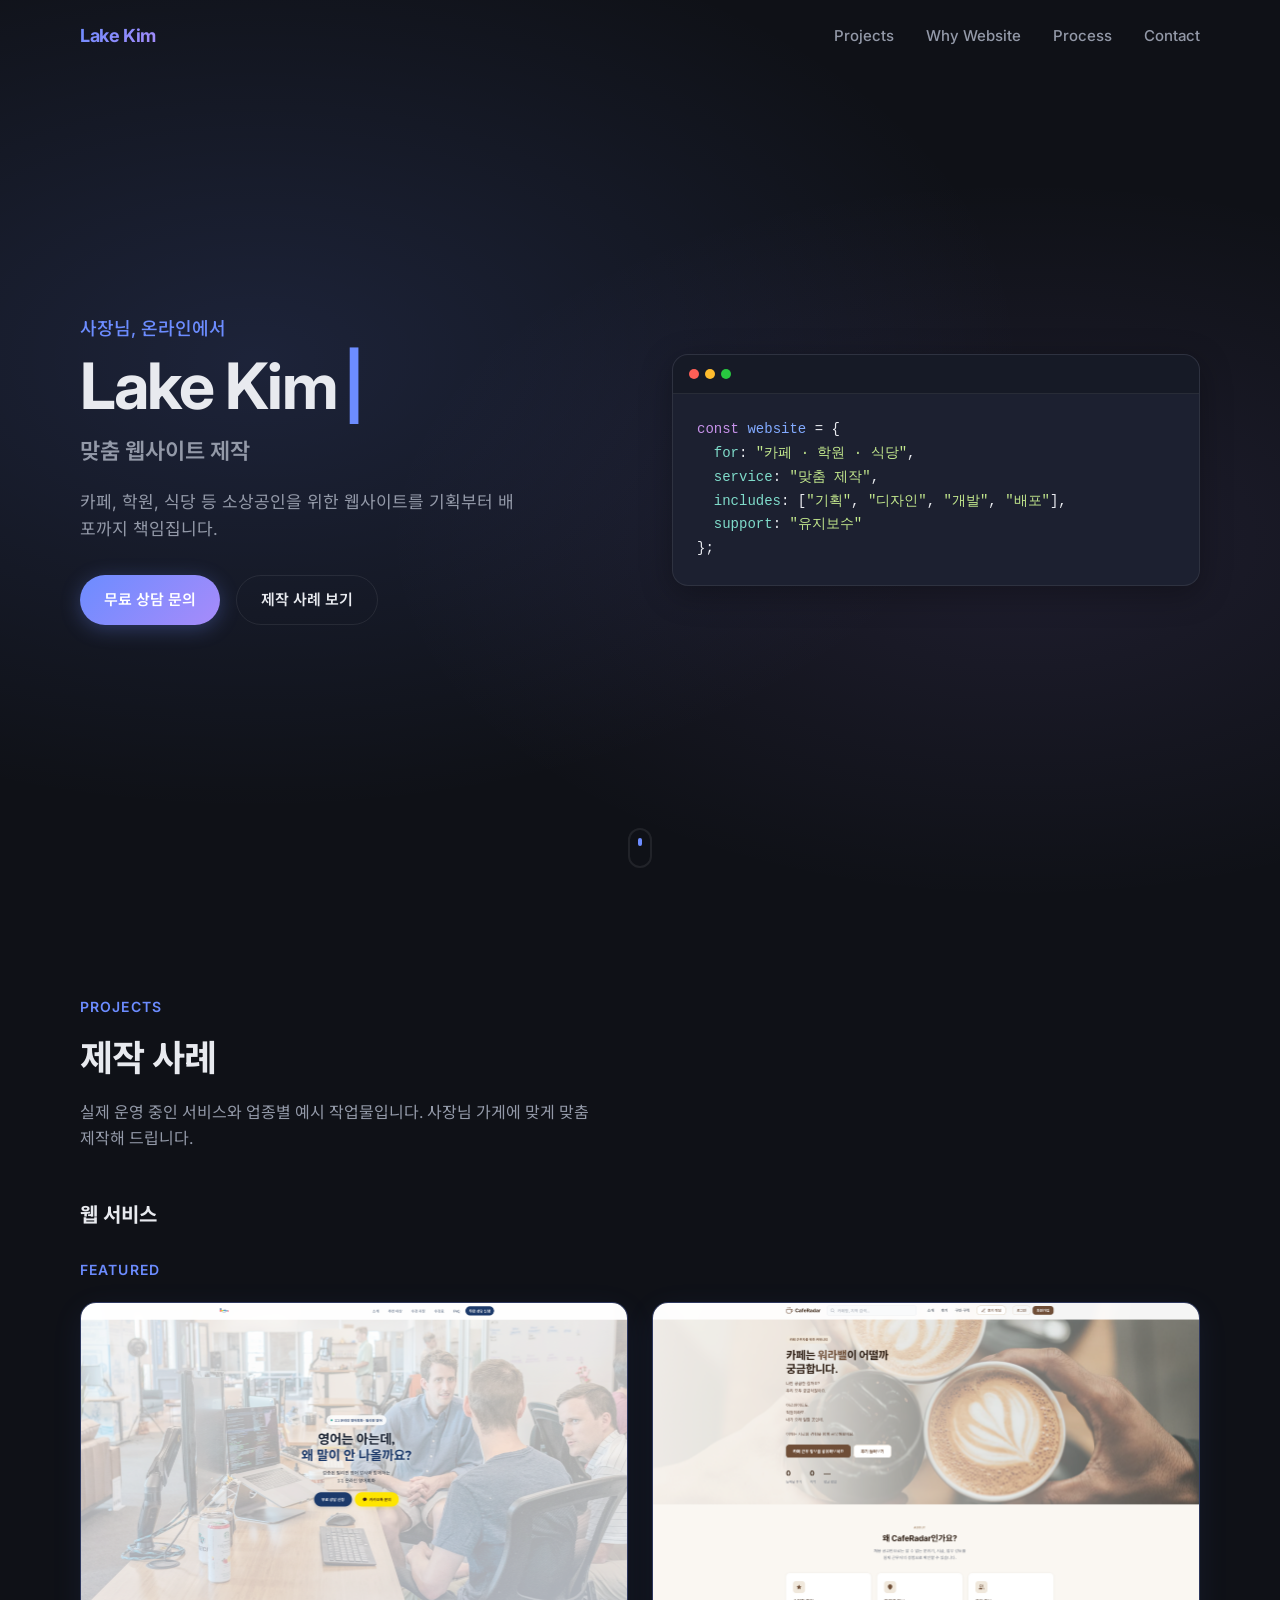
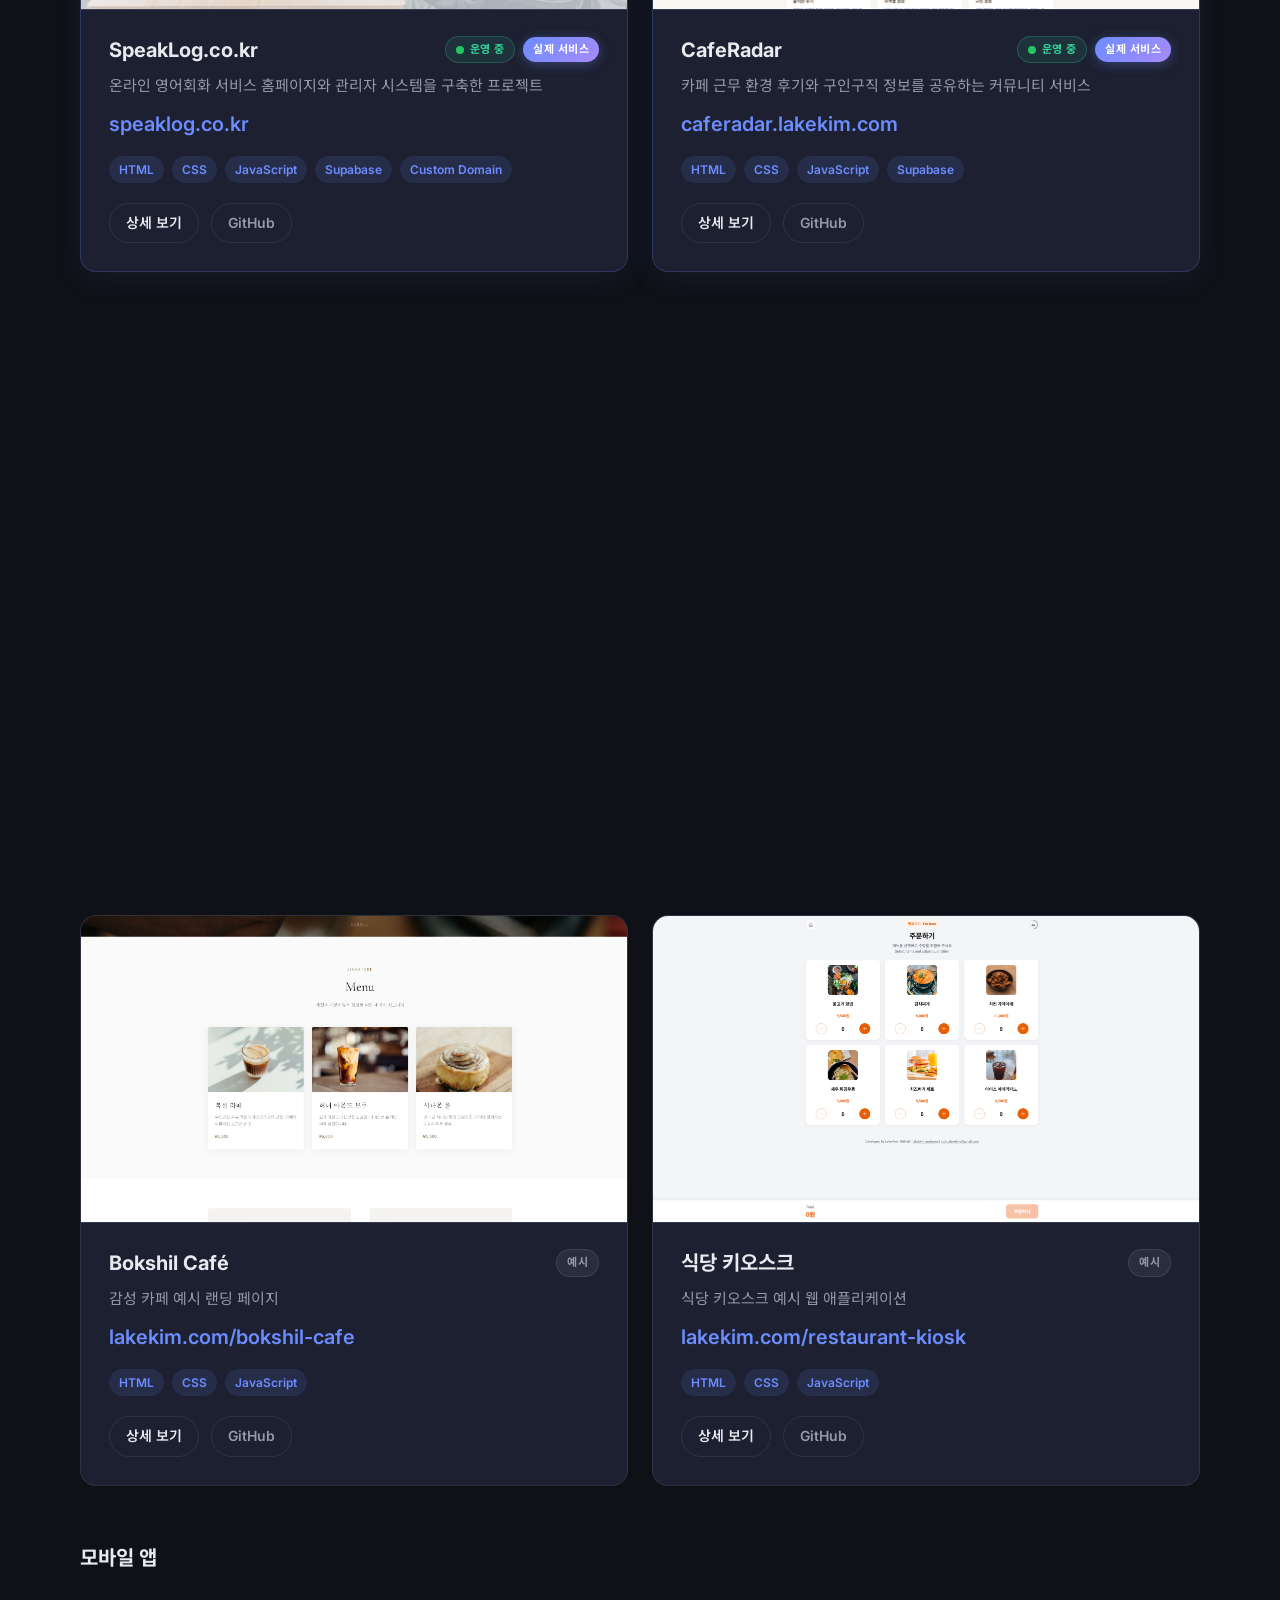
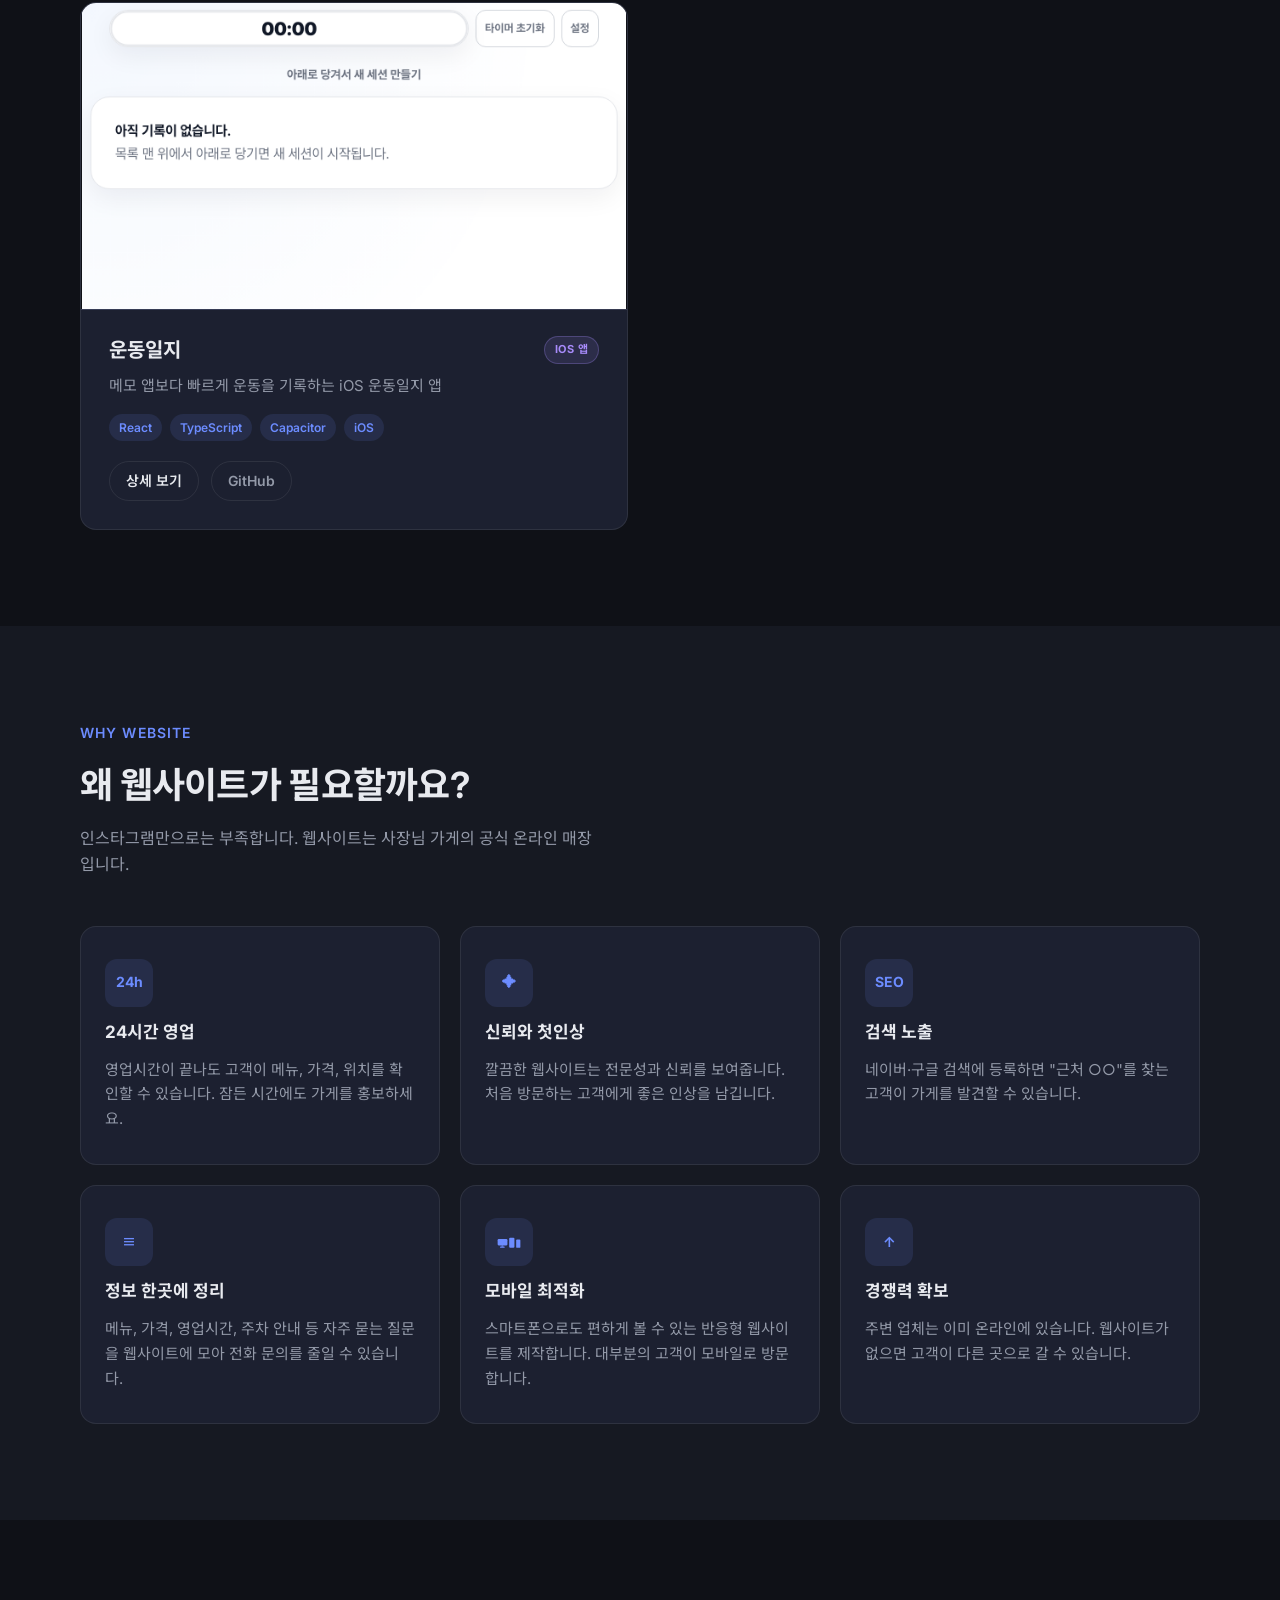
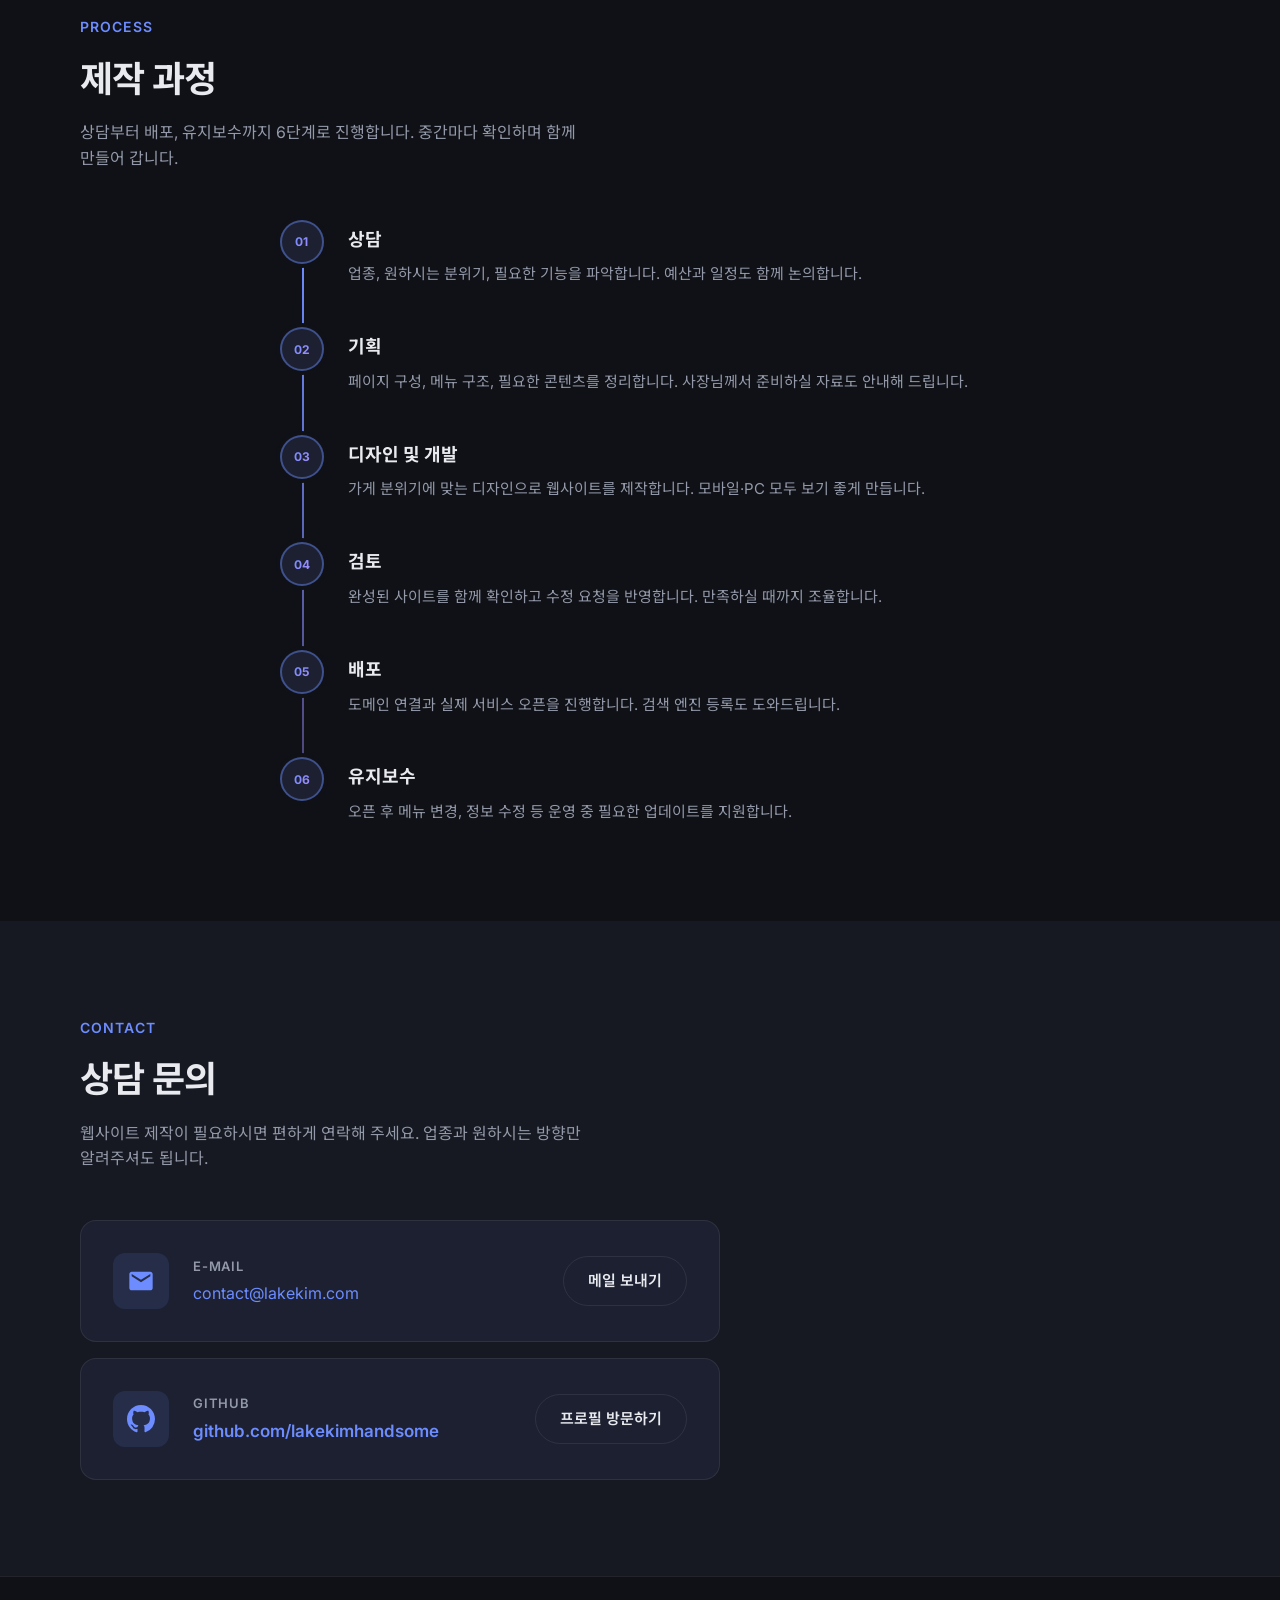
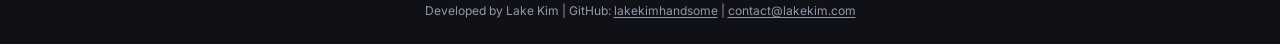
==== commit d6ee4f27: "Change structure and add workout journal" ====
--- a/index.html
+++ b/index.html
@@ -4,8 +4,8 @@
 <head>
   <meta charset="UTF-8">
   <meta name="viewport" content="width=device-width, initial-scale=1.0">
-  <meta name="description" content="김호수 — 고등학생 개발자 포트폴리오. HTML, CSS, JavaScript로 제작한 웹 프로젝트를 소개합니다.">
-  <title>김호수 | Portfolio</title>
+  <meta name="description" content="Lake Kim — 카페, 학원, 식당 등 소상공인을 위한 맞춤 웹사이트 제작 서비스. 기획부터 배포, 유지보수까지 책임집니다.">
+  <title>Lake Kim | 웹사이트 제작</title>
   <link rel="icon" href="favicon.svg" type="image/svg+xml">
   <link rel="preconnect" href="https://fonts.googleapis.com">
   <link rel="preconnect" href="https://fonts.gstatic.com" crossorigin>
@@ -21,8 +21,8 @@
       <a href="#" class="logo">Lake Kim</a>
       <ul class="nav-links" id="nav-links">
         <li><a href="#projects">Projects</a></li>
-        <li><a href="#skills">Skills</a></li>
-        <li><a href="#about">About</a></li>
+        <li><a href="#why-website">Why Website</a></li>
+        <li><a href="#process">Process</a></li>
         <li><a href="#contact">Contact</a></li>
       </ul>
       <button type="button" class="nav-toggle" id="nav-toggle" aria-label="메뉴 열기" aria-expanded="false">
@@ -38,16 +38,16 @@
       <div class="hero-bg" aria-hidden="true"></div>
       <div class="container hero-inner">
         <div class="hero-content reveal">
-          <p class="hero-greeting">안녕하세요, 저는</p>
-          <h1 class="hero-name">김호수<span class="hero-cursor" aria-hidden="true">|</span></h1>
-          <p class="hero-role">고등학생 개발자</p>
+          <p class="hero-greeting">사장님, 온라인에서</p>
+          <h1 class="hero-name">Lake Kim<span class="hero-cursor" aria-hidden="true">|</span></h1>
+          <p class="hero-role">맞춤 웹사이트 제작</p>
           <p class="hero-desc">
-            HTML, CSS, JavaScript를 활용해<br class="hero-br">
-            다양한 웹 프로젝트를 제작하고 있습니다.
+            카페, 학원, 식당 등 소상공인을 위한<br class="hero-br">
+            웹사이트를 기획부터 배포까지 책임집니다.
           </p>
           <div class="hero-actions">
-            <a href="#contact" class="btn btn-primary">문의하기</a>
-            <a href="#projects" class="btn btn-outline">프로젝트들 보기</a>
+            <a href="#contact" class="btn btn-primary">무료 상담 문의</a>
+            <a href="#projects" class="btn btn-outline">제작 사례 보기</a>
           </div>
         </div>
         <div class="hero-visual reveal" aria-hidden="true">
@@ -57,11 +57,11 @@
               <span class="dot dot-yellow"></span>
               <span class="dot dot-green"></span>
             </div>
-            <pre class="code-window-body"><code><span class="code-keyword">const</span> <span class="code-var">developer</span> = {
-  <span class="code-prop">name</span>: <span class="code-string">"김호수"</span>,
-  <span class="code-prop">role</span>: <span class="code-string">"고등학생 개발자"</span>,
-  <span class="code-prop">skills</span>: [<span class="code-string">"HTML"</span>, <span class="code-string">"CSS"</span>, <span class="code-string">"JS"</span>],
-  <span class="code-prop">passion</span>: <span class="code-string">"웹 개발"</span>
+            <pre class="code-window-body"><code><span class="code-keyword">const</span> <span class="code-var">website</span> = {
+  <span class="code-prop">for</span>: <span class="code-string">"카페 · 학원 · 식당"</span>,
+  <span class="code-prop">service</span>: <span class="code-string">"맞춤 제작"</span>,
+  <span class="code-prop">includes</span>: [<span class="code-string">"기획"</span>, <span class="code-string">"디자인"</span>, <span class="code-string">"개발"</span>, <span class="code-string">"배포"</span>],
+  <span class="code-prop">support</span>: <span class="code-string">"유지보수"</span>
 };</code></pre>
           </div>
         </div>
@@ -75,11 +75,14 @@
       <div class="container">
         <header class="section-header reveal">
           <p class="section-label">Projects</p>
-          <h2 class="section-title">제작한 프로젝트들</h2>
-          <p class="section-desc">HTML, CSS, JavaScript로 구현한 웹 프로젝트 모음입니다.</p>
+          <h2 class="section-title">제작 사례</h2>
+          <p class="section-desc">실제 운영 중인 서비스와 업종별 예시 작업물입니다. 사장님 가게에 맞게 맞춤 제작해 드립니다.</p>
         </header>
+
+        <div class="projects-category">
+          <h3 class="projects-category-title reveal">웹 서비스</h3>
         <div class="projects-featured">
-          <h3 class="projects-subtitle reveal">Featured</h3>
+          <h4 class="projects-subtitle reveal">Featured</h4>
           <div class="projects-featured-grid">
             <article class="project-card project-card--featured reveal">
               <div class="project-card-media">
@@ -261,44 +264,72 @@
             </div>
           </article>
         </div>
+        </div>
+
+        <div class="projects-category">
+          <h3 class="projects-category-title reveal">모바일 앱</h3>
+          <div class="projects-grid">
+            <article class="project-card reveal">
+              <div class="project-card-media project-card-media--mobile">
+                <a href="projects/workout-journal" class="project-image-link" aria-label="운동일지 상세 보기">
+                  <img src="images/projects/workout-journal.png" alt="운동일지 앱 미리보기" class="project-image"
+                    loading="lazy" width="640" height="360">
+                </a>
+              </div>
+              <div class="project-card-top">
+                <div class="project-card-header">
+                  <h3 class="project-name">운동일지</h3>
+                  <span class="project-badge project-badge--mobile">iOS 앱</span>
+                </div>
+                <p class="project-desc">메모 앱보다 빠르게 운동을 기록하는 iOS 운동일지 앱</p>
+                <ul class="project-tech" aria-label="사용 기술">
+                  <li>React</li>
+                  <li>TypeScript</li>
+                  <li>Capacitor</li>
+                  <li>iOS</li>
+                </ul>
+              </div>
+              <div class="project-card-actions">
+                <a href="projects/workout-journal" class="btn btn-sm btn-outline">상세 보기</a>
+                <a href="https://github.com/lakekimhandsome/workout-journal" class="btn btn-sm btn-ghost" target="_blank"
+                  rel="noopener noreferrer">GitHub</a>
+              </div>
+            </article>
+          </div>
+        </div>
       </div>
     </section>
 
-    <section class="section section-alt" id="skills">
+    <section class="section section-alt" id="why-website">
       <div class="container">
         <header class="section-header reveal">
-          <p class="section-label">Skills</p>
-          <h2 class="section-title">기술 스택</h2>
-          <p class="section-desc">웹 개발에 사용하는 기술과 도구입니다.</p>
+          <p class="section-label">Why Website</p>
+          <h2 class="section-title">왜 웹사이트가 필요할까요?</h2>
+          <p class="section-desc">인스타그램만으로는 부족합니다. 웹사이트는 사장님 가게의 공식 온라인 매장입니다.</p>
         </header>
-        <div class="skills-grid">
-          <div class="skill-card reveal">
-            <span class="skill-icon" aria-hidden="true">&lt;/&gt;</span>
-            <h3 class="skill-name">HTML</h3>
-          </div>
-          <div class="skill-card reveal">
-            <span class="skill-icon" aria-hidden="true">{ }</span>
-            <h3 class="skill-name">CSS</h3>
-          </div>
-          <div class="skill-card reveal">
-            <span class="skill-icon" aria-hidden="true">JS</span>
-            <h3 class="skill-name">JavaScript</h3>
-          </div>
-          <div class="skill-card reveal">
-            <span class="skill-icon" aria-hidden="true">⎇</span>
-            <h3 class="skill-name">Git</h3>
-          </div>
-          <div class="skill-card reveal">
-            <span class="skill-icon" aria-hidden="true">
-              <svg viewBox="0 0 24 24" aria-hidden="true">
-                <path
-                  d="M12 0C5.37 0 0 5.37 0 12c0 5.31 3.435 9.795 8.205 11.385.6.105.825-.255.825-.57 0-.285-.015-1.23-.015-2.235-3.015.555-3.795-.735-4.035-1.41-.135-.345-.72-1.41-1.23-1.695-.42-.225-1.02-.78-.015-.795.945-.015 1.62.87 1.845 1.23 1.08 1.815 2.805 1.305 3.495.99.105-.78.42-1.305.765-1.605-2.67-.3-5.46-1.335-5.46-5.925 0-1.305.465-2.385 1.23-3.225-.12-.3-.54-1.53.12-3.18 0 0 1.005-.315 3.3 1.23.96-.27 1.98-.405 3-.405s2.04.135 3 .405c2.295-1.56 3.3-1.23 3.3-1.23.66 1.65.24 2.88.12 3.18.765.84 1.23 1.905 1.23 3.225 0 4.605-2.805 5.625-5.475 5.925.435.375.81 1.095.81 2.22 0 1.605-.015 2.895-.015 3.3 0 .315.225.69.825.57A12.02 12.02 0 0024 12c0-6.63-5.37-12-12-12z" />
-              </svg>
-            </span>
-            <h3 class="skill-name">GitHub</h3>
-          </div>
-          <div class="skill-card reveal">
-            <span class="skill-icon skill-icon--devices" aria-hidden="true">
+        <div class="why-grid">
+          <article class="why-card reveal">
+            <span class="why-icon" aria-hidden="true">24h</span>
+            <h3 class="why-title">24시간 영업</h3>
+            <p class="why-desc">영업시간이 끝나도 고객이 메뉴, 가격, 위치를 확인할 수 있습니다. 잠든 시간에도 가게를 홍보하세요.</p>
+          </article>
+          <article class="why-card reveal">
+            <span class="why-icon" aria-hidden="true">✦</span>
+            <h3 class="why-title">신뢰와 첫인상</h3>
+            <p class="why-desc">깔끔한 웹사이트는 전문성과 신뢰를 보여줍니다. 처음 방문하는 고객에게 좋은 인상을 남깁니다.</p>
+          </article>
+          <article class="why-card reveal">
+            <span class="why-icon" aria-hidden="true">SEO</span>
+            <h3 class="why-title">검색 노출</h3>
+            <p class="why-desc">네이버·구글 검색에 등록하면 "근처 ○○"를 찾는 고객이 가게를 발견할 수 있습니다.</p>
+          </article>
+          <article class="why-card reveal">
+            <span class="why-icon" aria-hidden="true">≡</span>
+            <h3 class="why-title">정보 한곳에 정리</h3>
+            <p class="why-desc">메뉴, 가격, 영업시간, 주차 안내 등 자주 묻는 질문을 웹사이트에 모아 전화 문의를 줄일 수 있습니다.</p>
+          </article>
+          <article class="why-card reveal">
+            <span class="why-icon why-icon--devices" aria-hidden="true">
               <svg viewBox="0 0 20 13" aria-hidden="true">
                 <g transform="translate(1.875, 2.875)">
                   <rect x="0" y="1.5" width="7" height="4.5" rx="0.75" />
@@ -309,40 +340,81 @@
                 </g>
               </svg>
             </span>
-            <h3 class="skill-name">반응형 웹 디자인</h3>
-          </div>
+            <h3 class="why-title">모바일 최적화</h3>
+            <p class="why-desc">스마트폰으로도 편하게 볼 수 있는 반응형 웹사이트를 제작합니다. 대부분의 고객이 모바일로 방문합니다.</p>
+          </article>
+          <article class="why-card reveal">
+            <span class="why-icon" aria-hidden="true">↑</span>
+            <h3 class="why-title">경쟁력 확보</h3>
+            <p class="why-desc">주변 업체는 이미 온라인에 있습니다. 웹사이트가 없으면 고객이 다른 곳으로 갈 수 있습니다.</p>
+          </article>
         </div>
       </div>
     </section>
 
-    <section class="section" id="about">
+    <section class="section" id="process">
       <div class="container">
-        <div class="about-grid">
-          <header class="section-header reveal">
-            <p class="section-label">About</p>
-            <h2 class="section-title">저에 대해</h2>
-          </header>
-          <div class="about-content reveal">
-            <ul class="about-list">
-              <li>
-                <span class="about-marker" aria-hidden="true"></span>
-                고등학생 개발자입니다.
-              </li>
-              <li>
-                <span class="about-marker" aria-hidden="true"></span>
-                웹 개발과 프로그래밍에 관심이 많습니다.
-              </li>
-              <li>
-                <span class="about-marker" aria-hidden="true"></span>
-                사용자 경험을 고려한 웹사이트 제작을 좋아합니다.
-              </li>
-              <li>
-                <span class="about-marker" aria-hidden="true"></span>
-                새로운 기술을 배우고 프로젝트로 구현하는 것을 즐깁니다.
-              </li>
-            </ul>
-          </div>
-        </div>
+        <header class="section-header reveal">
+          <p class="section-label">Process</p>
+          <h2 class="section-title">제작 과정</h2>
+          <p class="section-desc">상담부터 배포, 유지보수까지 6단계로 진행합니다. 중간마다 확인하며 함께 만들어 갑니다.</p>
+        </header>
+        <ol class="process-timeline">
+          <li class="process-step reveal">
+            <div class="process-step-marker" aria-hidden="true">
+              <span class="process-step-num">01</span>
+            </div>
+            <div class="process-step-body">
+              <h3 class="process-step-title">상담</h3>
+              <p class="process-step-desc">업종, 원하시는 분위기, 필요한 기능을 파악합니다. 예산과 일정도 함께 논의합니다.</p>
+            </div>
+          </li>
+          <li class="process-step reveal">
+            <div class="process-step-marker" aria-hidden="true">
+              <span class="process-step-num">02</span>
+            </div>
+            <div class="process-step-body">
+              <h3 class="process-step-title">기획</h3>
+              <p class="process-step-desc">페이지 구성, 메뉴 구조, 필요한 콘텐츠를 정리합니다. 사장님께서 준비하실 자료도 안내해 드립니다.</p>
+            </div>
+          </li>
+          <li class="process-step reveal">
+            <div class="process-step-marker" aria-hidden="true">
+              <span class="process-step-num">03</span>
+            </div>
+            <div class="process-step-body">
+              <h3 class="process-step-title">디자인 및 개발</h3>
+              <p class="process-step-desc">가게 분위기에 맞는 디자인으로 웹사이트를 제작합니다. 모바일·PC 모두 보기 좋게 만듭니다.</p>
+            </div>
+          </li>
+          <li class="process-step reveal">
+            <div class="process-step-marker" aria-hidden="true">
+              <span class="process-step-num">04</span>
+            </div>
+            <div class="process-step-body">
+              <h3 class="process-step-title">검토</h3>
+              <p class="process-step-desc">완성된 사이트를 함께 확인하고 수정 요청을 반영합니다. 만족하실 때까지 조율합니다.</p>
+            </div>
+          </li>
+          <li class="process-step reveal">
+            <div class="process-step-marker" aria-hidden="true">
+              <span class="process-step-num">05</span>
+            </div>
+            <div class="process-step-body">
+              <h3 class="process-step-title">배포</h3>
+              <p class="process-step-desc">도메인 연결과 실제 서비스 오픈을 진행합니다. 검색 엔진 등록도 도와드립니다.</p>
+            </div>
+          </li>
+          <li class="process-step reveal">
+            <div class="process-step-marker" aria-hidden="true">
+              <span class="process-step-num">06</span>
+            </div>
+            <div class="process-step-body">
+              <h3 class="process-step-title">유지보수</h3>
+              <p class="process-step-desc">오픈 후 메뉴 변경, 정보 수정 등 운영 중 필요한 업데이트를 지원합니다.</p>
+            </div>
+          </li>
+        </ol>
       </div>
     </section>
 
@@ -350,8 +422,8 @@
       <div class="container">
         <header class="section-header reveal">
           <p class="section-label">Contact</p>
-          <h2 class="section-title">연락하기</h2>
-          <p class="section-desc">프로젝트나 협업에 관심이 있으시다면 이메일 또는 GitHub으로 연락해 주세요.</p>
+          <h2 class="section-title">상담 문의</h2>
+          <p class="section-desc">웹사이트 제작이 필요하시면 편하게 연락해 주세요. 업종과 원하시는 방향만 알려주셔도 됩니다.</p>
         </header>
         <div class="contact-cards reveal">
           <div class="contact-card">
--- a/style.css
+++ b/style.css
@@ -435,6 +435,21 @@
 }
 
 /* ===== Projects ===== */
+.projects-category {
+  margin-bottom: 3.5rem;
+}
+
+.projects-category:last-child {
+  margin-bottom: 0;
+}
+
+.projects-category-title {
+  font-size: 1.25rem;
+  font-weight: 700;
+  color: var(--text);
+  margin-bottom: 1.75rem;
+}
+
 .projects-featured {
   margin-bottom: 3rem;
 }
@@ -593,6 +608,18 @@
   color: var(--text-muted);
   background: rgba(255, 255, 255, 0.06);
   border: 1px solid rgba(255, 255, 255, 0.1);
+}
+
+.project-badge--mobile {
+  color: #a78bfa;
+  background: rgba(167, 139, 250, 0.12);
+  border: 1px solid rgba(167, 139, 250, 0.28);
+}
+
+.project-card-media--mobile .project-image {
+  object-fit: contain;
+  object-position: center top;
+  background: #0f1117;
 }
 
 .status-live {
@@ -642,7 +669,7 @@
 .project-url {
   display: inline-block;
   margin-top: 0.625rem;
-  font-size: 0.875rem;
+  font-size: 1.25rem;
   font-weight: 600;
   color: var(--accent);
   transition: color var(--transition);
@@ -1019,95 +1046,142 @@
   -webkit-text-fill-color: transparent;
 }
 
-/* ===== Skills ===== */
-.skills-grid {
+/* ===== Why Website ===== */
+.why-grid {
   display: grid;
   grid-template-columns: repeat(3, 1fr);
   gap: 1.25rem;
 }
 
-.skill-card {
+.why-card {
   display: flex;
   flex-direction: column;
-  align-items: center;
   gap: 0.75rem;
   padding: 2rem 1.5rem;
   background: var(--surface);
   border: 1px solid var(--border);
   border-radius: var(--radius-lg);
-  text-align: center;
   transition: transform var(--transition), border-color var(--transition), background var(--transition);
 }
 
-.skill-card:hover {
+.why-card:hover {
   transform: translateY(-4px);
   border-color: rgba(108, 140, 255, 0.25);
   background: var(--surface-hover);
 }
 
-.skill-icon {
+.why-icon {
   display: flex;
   align-items: center;
   justify-content: center;
   width: 3rem;
   height: 3rem;
-  font-size: 1.125rem;
+  font-size: 0.875rem;
   font-weight: 700;
   color: var(--accent);
   background: var(--accent-soft);
   border-radius: var(--radius);
 }
 
-.skill-icon svg,
-.skill-icon svg * {
+.why-icon--devices svg,
+.why-icon--devices svg * {
   fill: var(--accent);
 }
 
-.skill-icon svg {
-  width: 1.5rem;
-  height: 1.5rem;
-}
-
-.skill-icon--devices svg {
+.why-icon--devices svg {
   display: block;
   width: 1.75rem;
   height: 1.1375rem;
 }
 
-.skill-name {
+.why-title {
+  font-size: 1.0625rem;
+  font-weight: 700;
+}
+
+.why-desc {
   font-size: 0.9375rem;
-  font-weight: 600;
-}
-
-/* ===== About ===== */
-.about-grid {
+  color: var(--text-muted);
+  line-height: 1.65;
+}
+
+/* ===== Process Timeline ===== */
+.process-timeline {
+  position: relative;
+  display: flex;
+  flex-direction: column;
+  gap: 0;
+  max-width: 720px;
+  margin-inline: auto;
+  padding: 0;
+  list-style: none;
+}
+
+.process-timeline::before {
+  content: "";
+  position: absolute;
+  top: 1.75rem;
+  bottom: 1.75rem;
+  left: 1.375rem;
+  width: 2px;
+  background: linear-gradient(180deg, var(--accent), rgba(167, 139, 250, 0.4));
+  border-radius: 2px;
+}
+
+.process-step {
+  position: relative;
   display: grid;
-  grid-template-columns: 1fr 1.5fr;
-  gap: 3rem;
-  align-items: start;
-}
-
-.about-list {
-  display: flex;
-  flex-direction: column;
-  gap: 1.25rem;
-}
-
-.about-list li {
-  display: flex;
-  align-items: flex-start;
-  gap: 1rem;
-  font-size: 1.0625rem;
-  color: var(--text-muted);
-}
-
-.about-marker {
-  flex-shrink: 0;
-  width: 8px;
-  height: 8px;
-  margin-top: 0.55rem;
+  grid-template-columns: 2.75rem 1fr;
+  gap: 1.5rem;
+  padding-bottom: 2.5rem;
+}
+
+.process-step:last-child {
+  padding-bottom: 0;
+}
+
+.process-step-marker {
+  position: relative;
+  z-index: 1;
+  display: flex;
+  align-items: center;
+  justify-content: center;
+  width: 2.75rem;
+  height: 2.75rem;
+  background: var(--surface);
+  border: 2px solid rgba(108, 140, 255, 0.45);
+  border-radius: 50%;
+  box-shadow: 0 0 0 4px var(--bg);
+}
+
+.section-alt .process-step-marker {
+  box-shadow: 0 0 0 4px var(--bg-alt);
+}
+
+.process-step-num {
+  font-size: 0.75rem;
+  font-weight: 700;
+  letter-spacing: 0.02em;
   background: var(--gradient);
-  border-radius: 50%;
+  -webkit-background-clip: text;
+  background-clip: text;
+  -webkit-text-fill-color: transparent;
+}
+
+.process-step-body {
+  padding-top: 0.375rem;
+}
+
+.process-step-title {
+  font-size: 1.125rem;
+  font-weight: 700;
+  margin-bottom: 0.5rem;
+}
+
+.process-step-desc {
+  font-size: 0.9375rem;
+  color: var(--text-muted);
+  line-height: 1.65;
 }
 
 /* ===== Contact ===== */
@@ -1255,13 +1329,8 @@
     grid-template-columns: 1fr;
   }
 
-  .skills-grid {
+  .why-grid {
     grid-template-columns: repeat(2, 1fr);
-  }
-
-  .about-grid {
-    grid-template-columns: 1fr;
-    gap: 1.5rem;
   }
 
   .gallery-grid {
@@ -1312,8 +1381,22 @@
     padding: 4.5rem 0;
   }
 
-  .skills-grid {
-    grid-template-columns: 1fr 1fr;
+  .why-grid {
+    grid-template-columns: 1fr;
+  }
+
+  .process-timeline::before {
+    left: 1.25rem;
+  }
+
+  .process-step {
+    grid-template-columns: 2.5rem 1fr;
+    gap: 1.25rem;
+  }
+
+  .process-step-marker {
+    width: 2.5rem;
+    height: 2.5rem;
   }
 
   .contact-card {
@@ -1348,10 +1431,6 @@
 }
 
 @media (max-width: 400px) {
-  .skills-grid {
-    grid-template-columns: 1fr;
-  }
-
   .hero-actions {
     flex-direction: column;
     width: 100%;
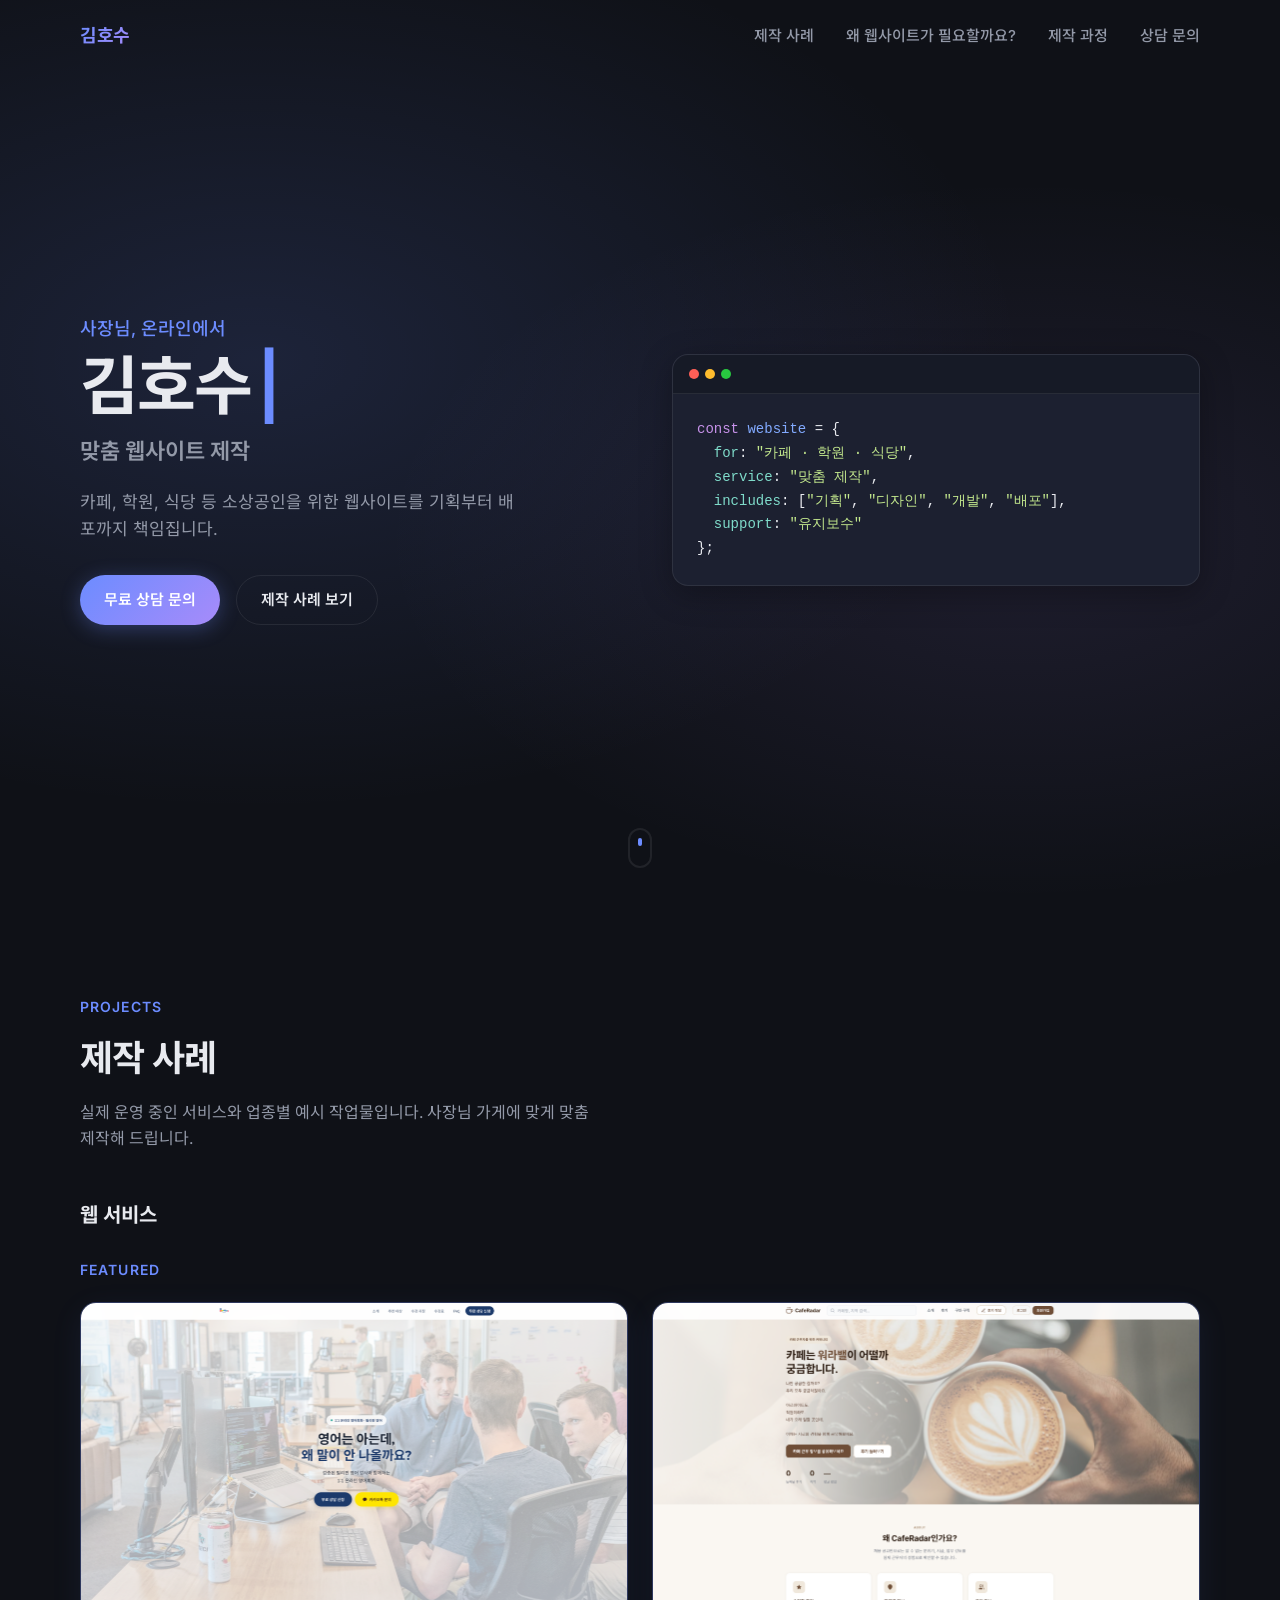
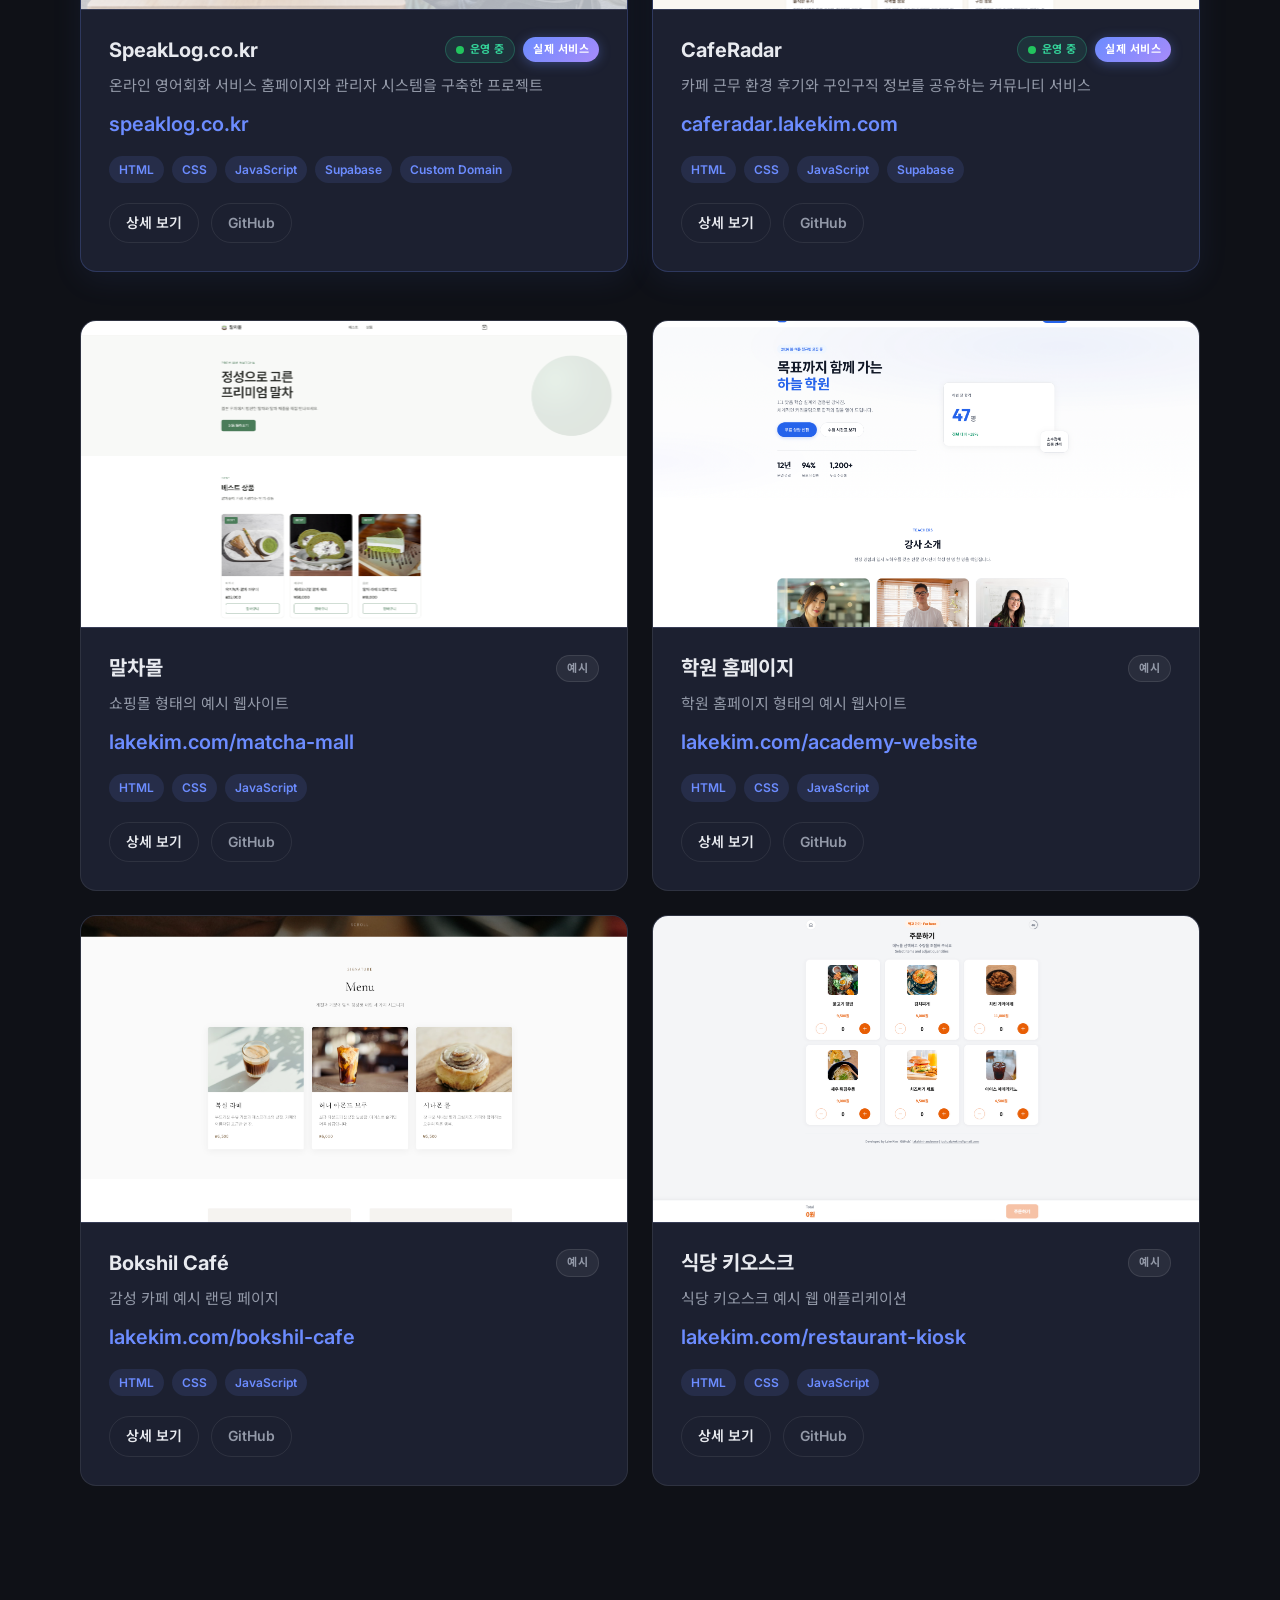
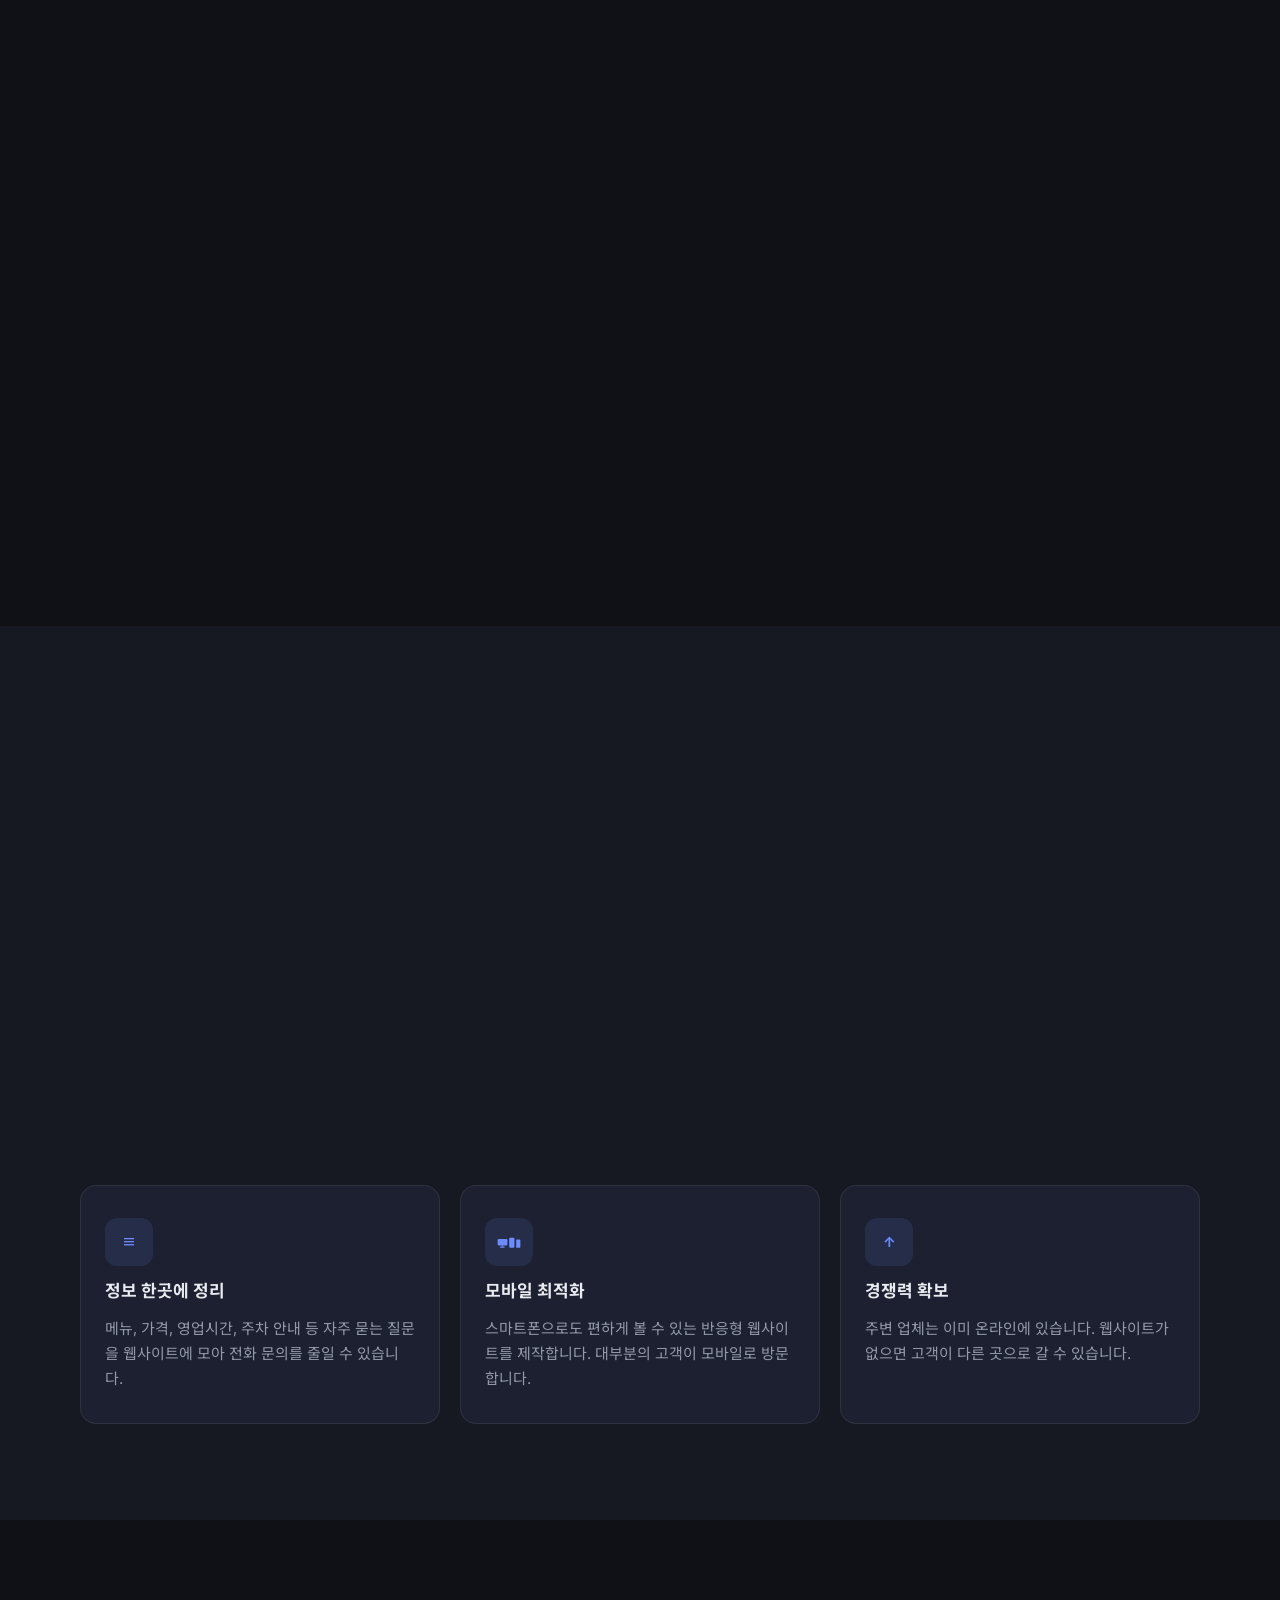
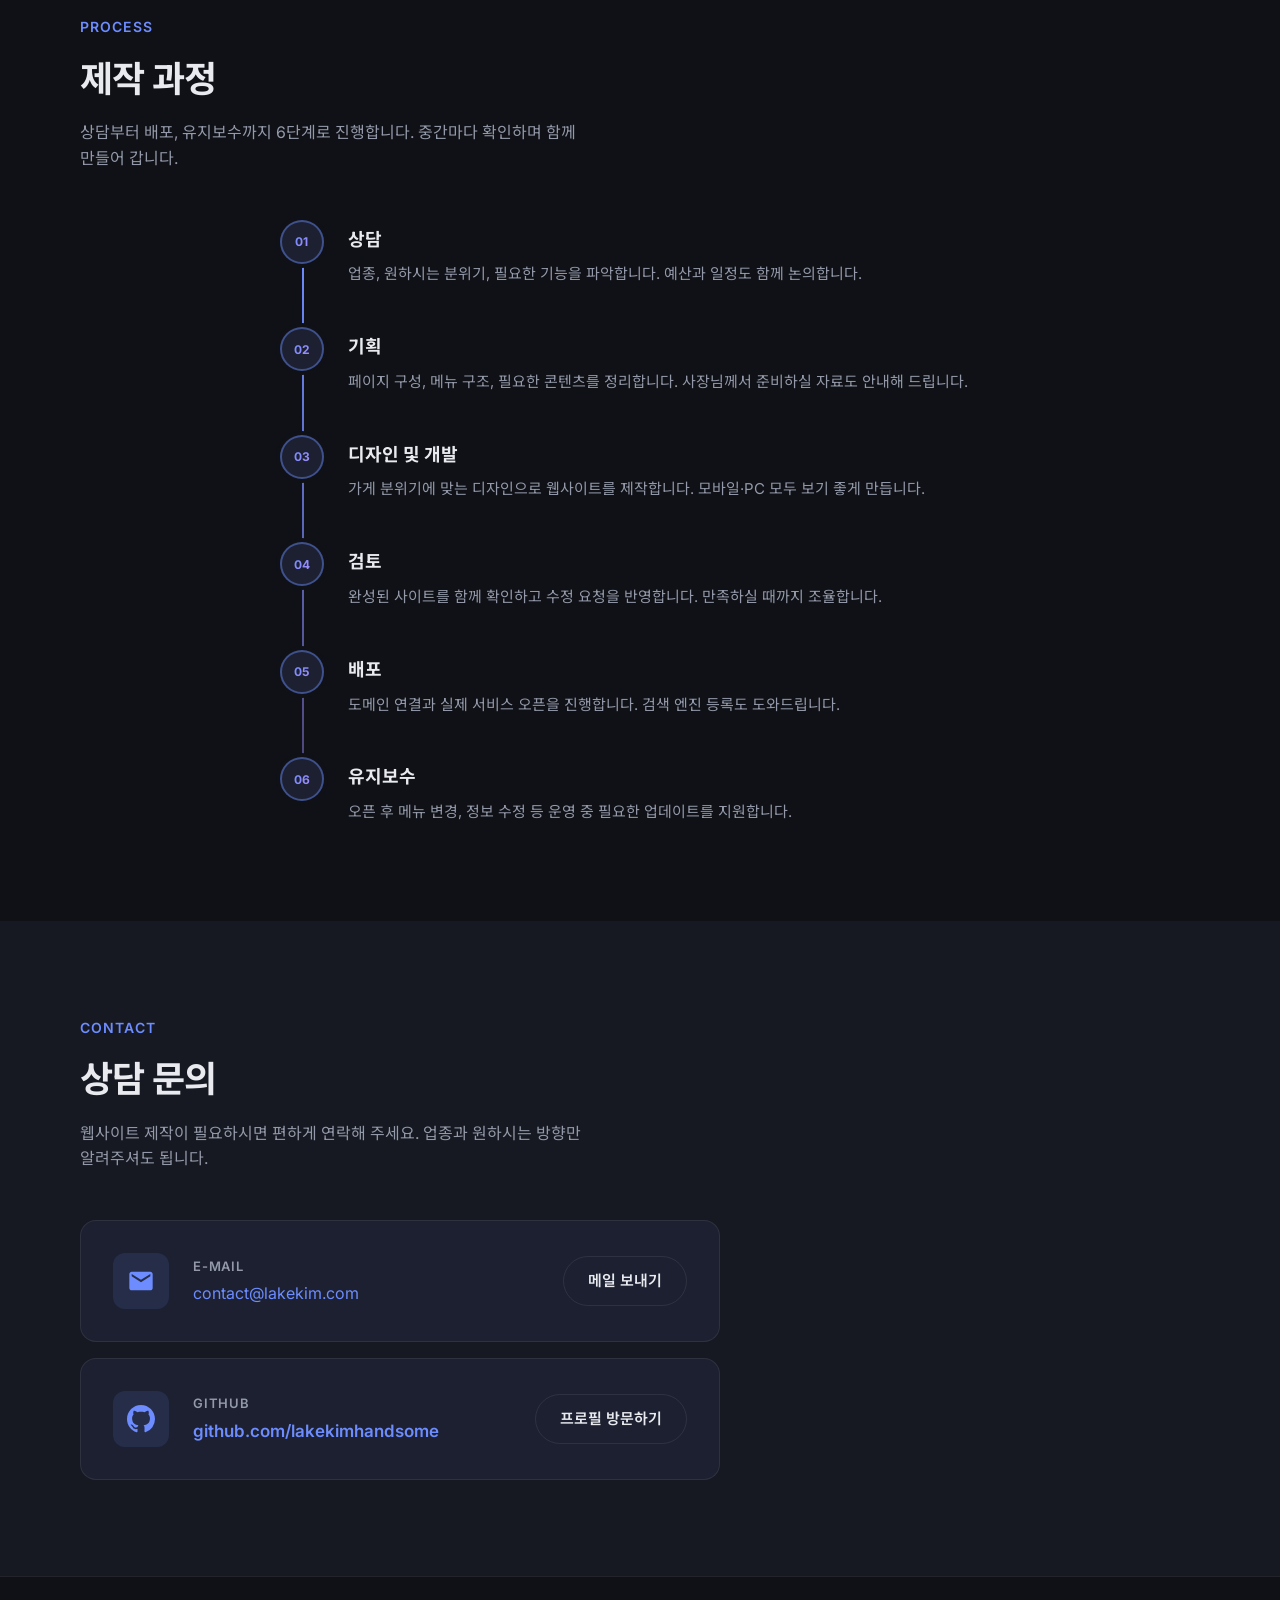
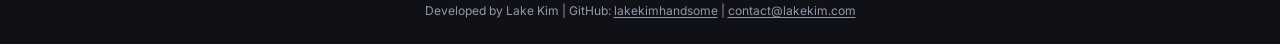
==== commit 2dcddff7: "Add screenshots in workout journal" ====
--- a/index.html
+++ b/index.html
@@ -4,8 +4,8 @@
 <head>
   <meta charset="UTF-8">
   <meta name="viewport" content="width=device-width, initial-scale=1.0">
-  <meta name="description" content="Lake Kim — 카페, 학원, 식당 등 소상공인을 위한 맞춤 웹사이트 제작 서비스. 기획부터 배포, 유지보수까지 책임집니다.">
-  <title>Lake Kim | 웹사이트 제작</title>
+  <meta name="description" content="김호수 — 카페, 학원, 식당 등 소상공인을 위한 맞춤 웹사이트 제작 서비스. 기획부터 배포, 유지보수까지 책임집니다.">
+  <title>김호수 | 웹사이트 제작</title>
   <link rel="icon" href="favicon.svg" type="image/svg+xml">
   <link rel="preconnect" href="https://fonts.googleapis.com">
   <link rel="preconnect" href="https://fonts.gstatic.com" crossorigin>
@@ -18,12 +18,12 @@
 <body>
   <header class="header" id="header">
     <nav class="nav container">
-      <a href="#" class="logo">Lake Kim</a>
+      <a href="#" class="logo">김호수</a>
       <ul class="nav-links" id="nav-links">
-        <li><a href="#projects">Projects</a></li>
-        <li><a href="#why-website">Why Website</a></li>
-        <li><a href="#process">Process</a></li>
-        <li><a href="#contact">Contact</a></li>
+        <li><a href="#projects">제작 사례</a></li>
+        <li><a href="#why-website">왜 웹사이트가 필요할까요?</a></li>
+        <li><a href="#process">제작 과정</a></li>
+        <li><a href="#contact">상담 문의</a></li>
       </ul>
       <button type="button" class="nav-toggle" id="nav-toggle" aria-label="메뉴 열기" aria-expanded="false">
         <span></span>
@@ -39,7 +39,7 @@
       <div class="container hero-inner">
         <div class="hero-content reveal">
           <p class="hero-greeting">사장님, 온라인에서</p>
-          <h1 class="hero-name">Lake Kim<span class="hero-cursor" aria-hidden="true">|</span></h1>
+          <h1 class="hero-name">김호수<span class="hero-cursor" aria-hidden="true">|</span></h1>
           <p class="hero-role">맞춤 웹사이트 제작</p>
           <p class="hero-desc">
             카페, 학원, 식당 등 소상공인을 위한<br class="hero-br">
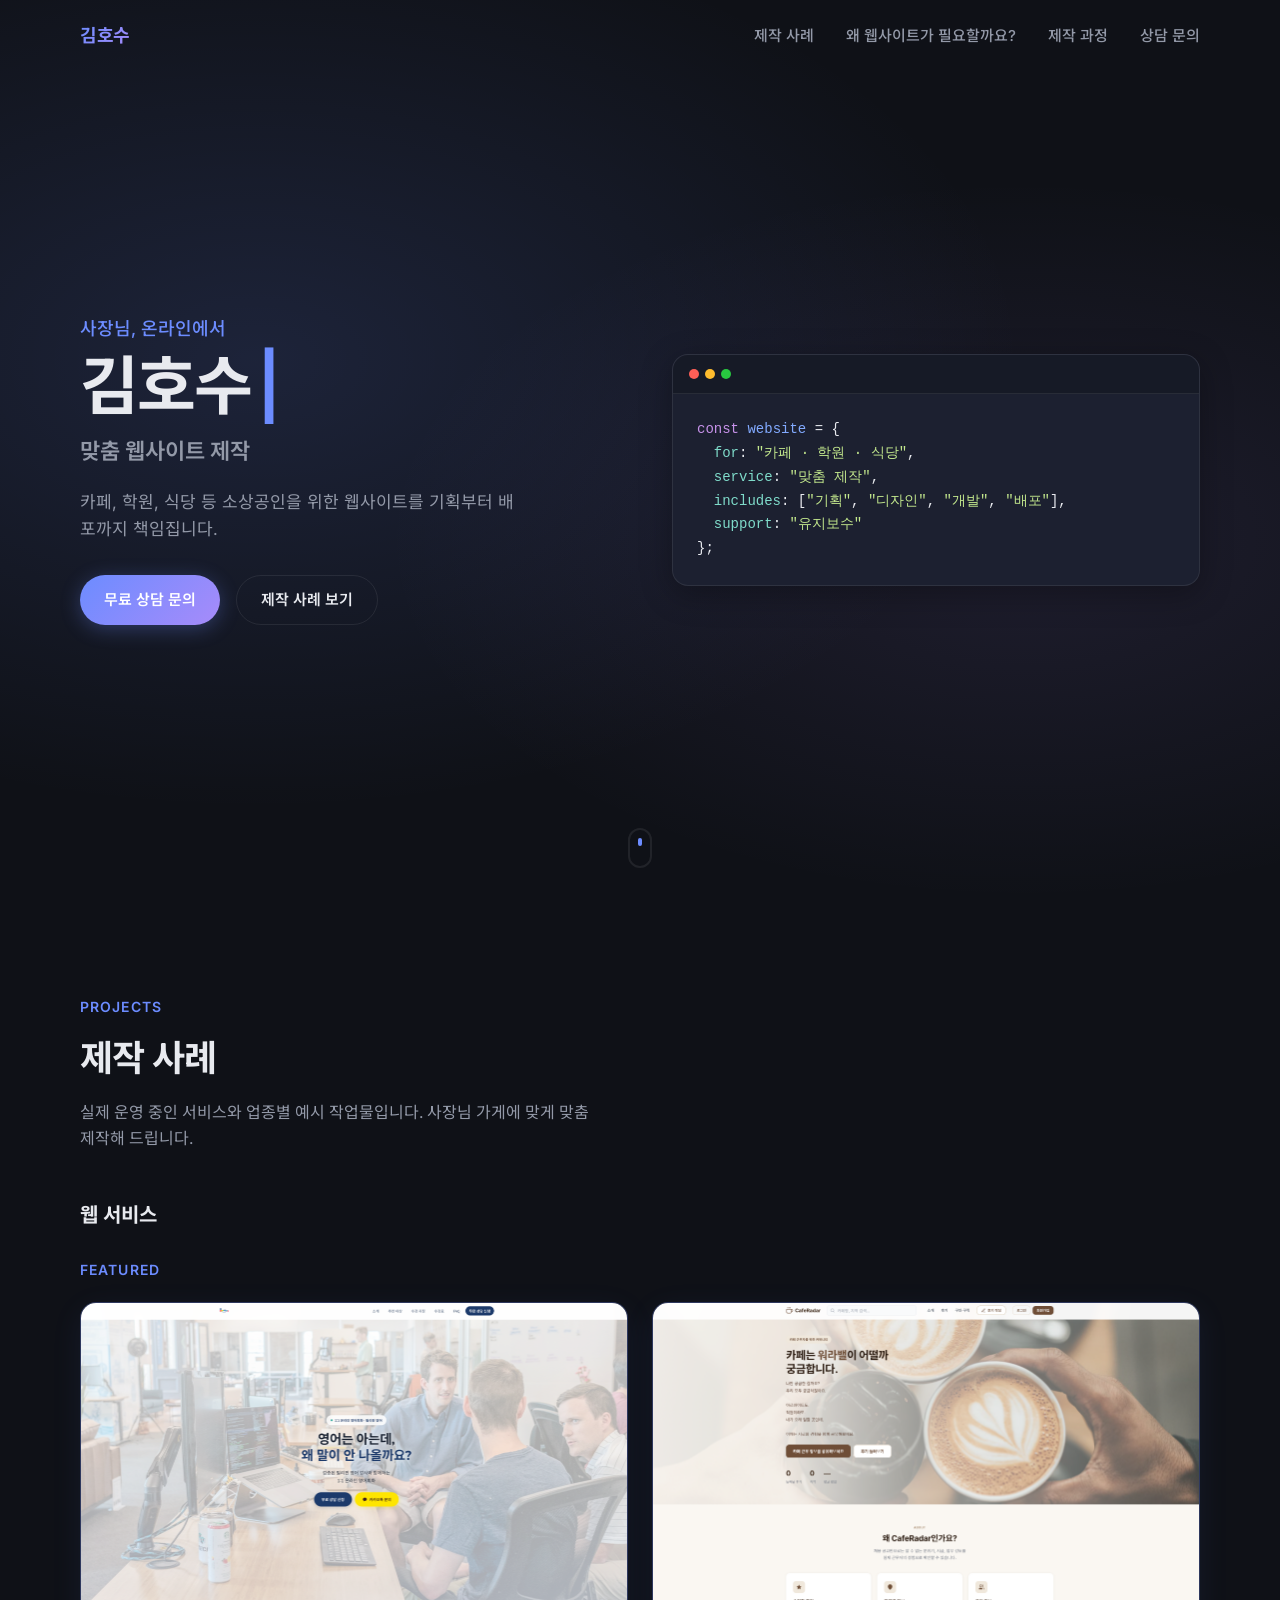
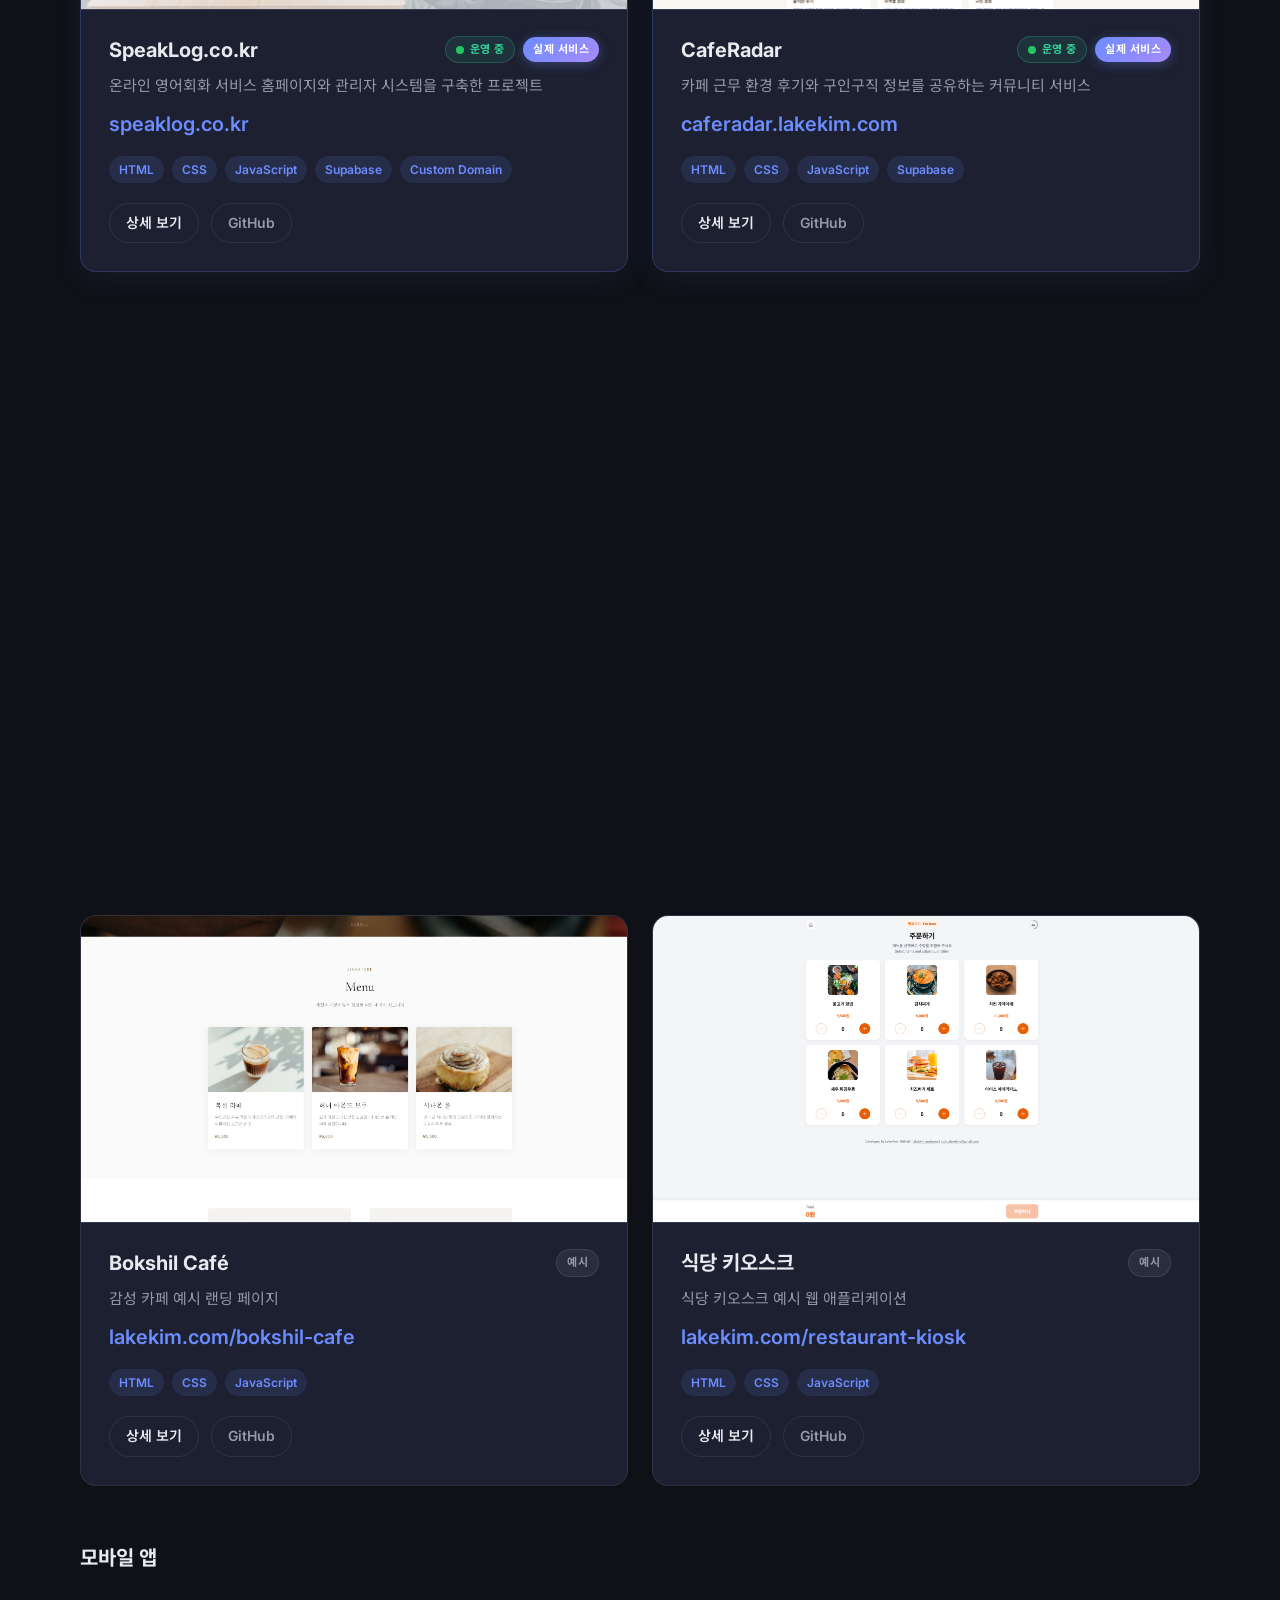
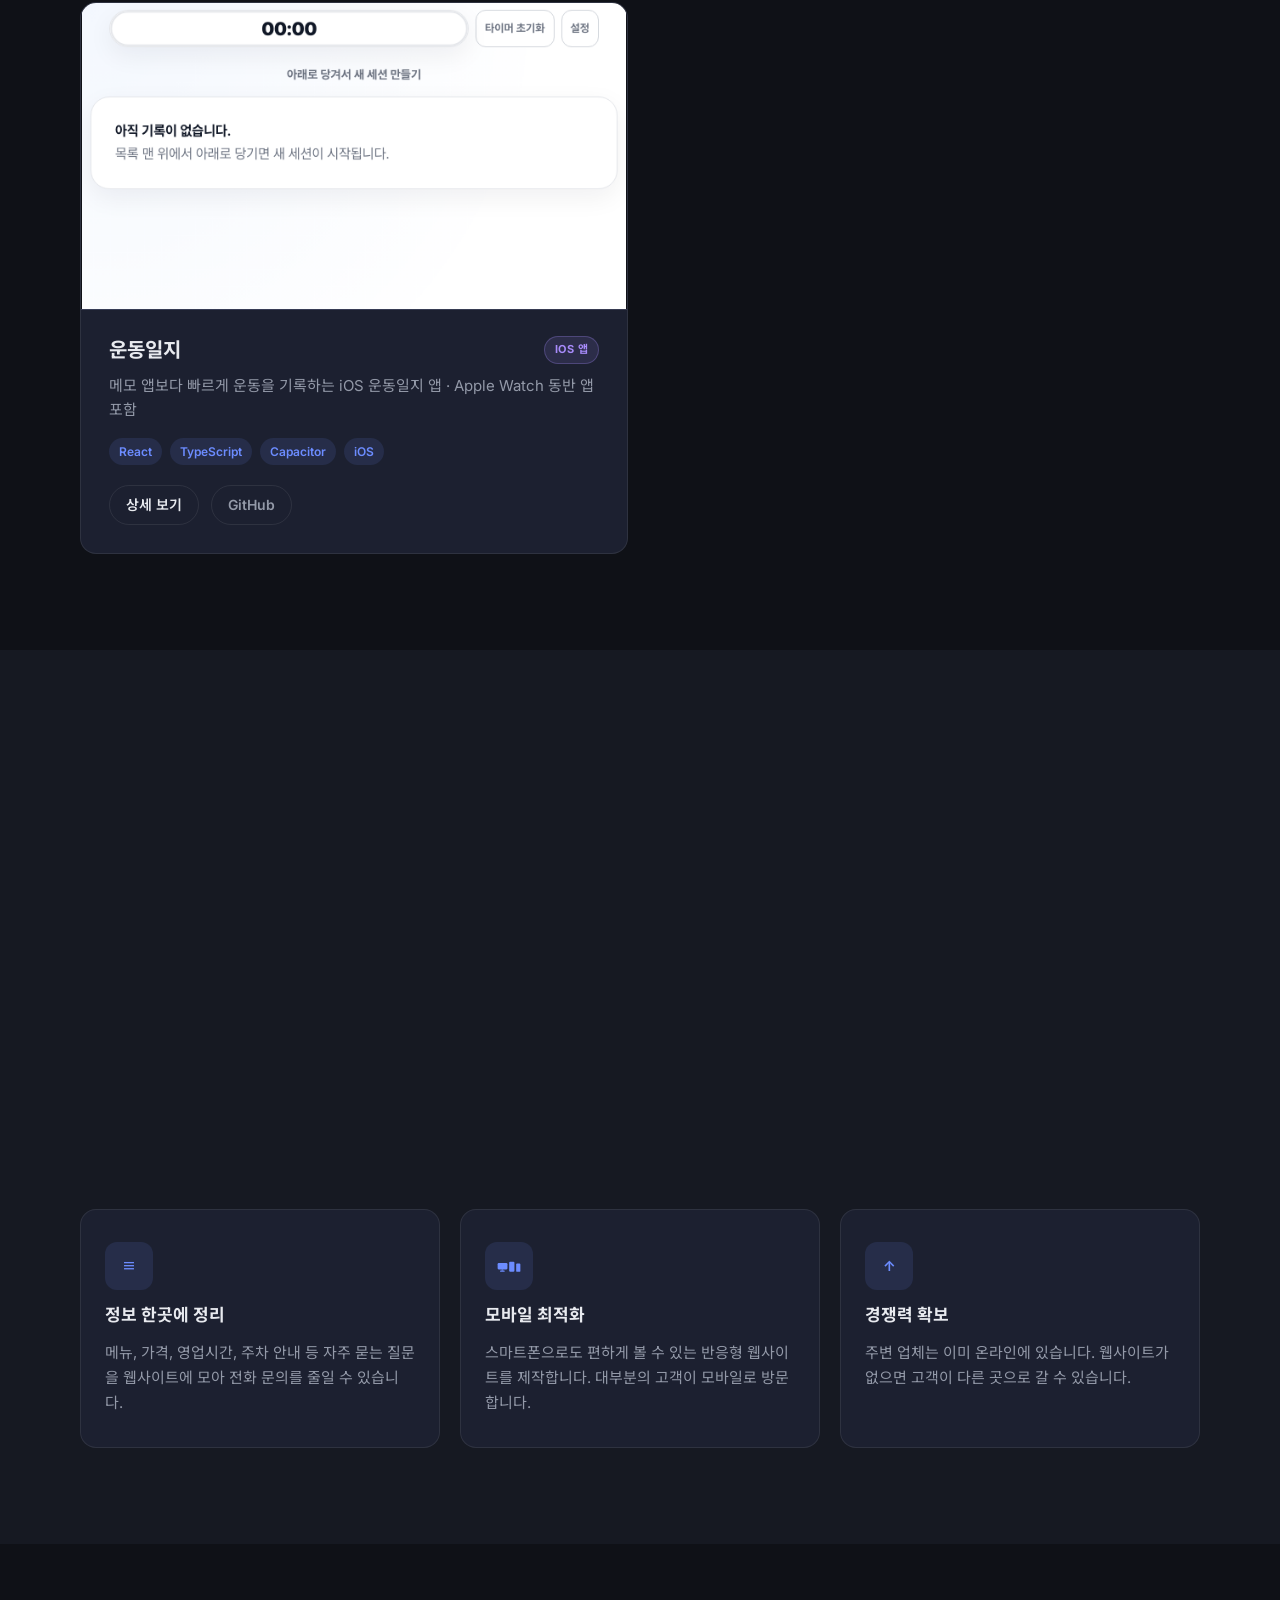
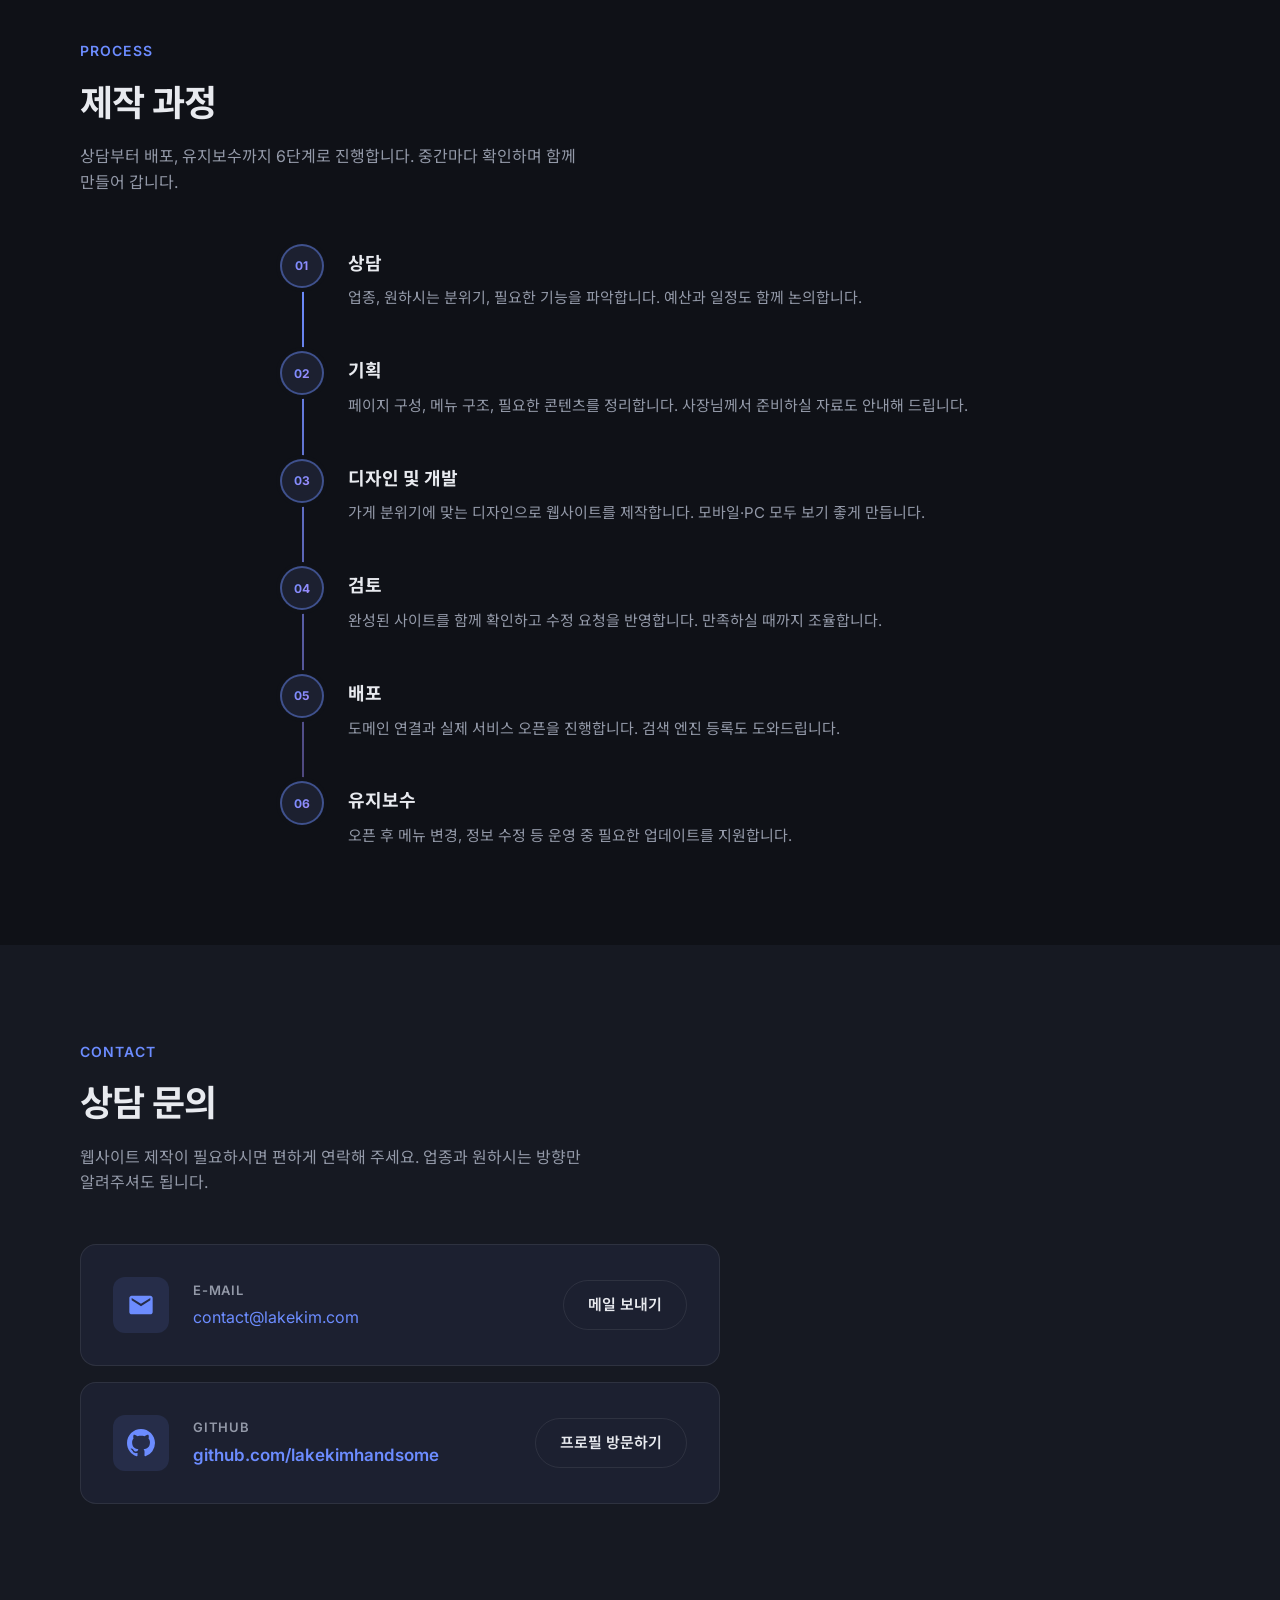
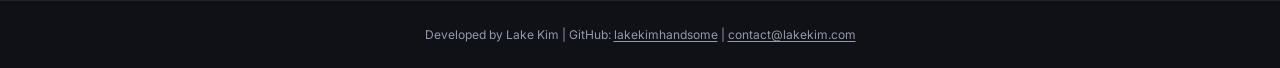
==== commit 930b0373: "Add watch screenshots in workout journal" ====
--- a/index.html
+++ b/index.html
@@ -281,7 +281,7 @@
                   <h3 class="project-name">운동일지</h3>
                   <span class="project-badge project-badge--mobile">iOS 앱</span>
                 </div>
-                <p class="project-desc">메모 앱보다 빠르게 운동을 기록하는 iOS 운동일지 앱</p>
+                <p class="project-desc">메모 앱보다 빠르게 운동을 기록하는 iOS 운동일지 앱 · Apple Watch 동반 앱 포함</p>
                 <ul class="project-tech" aria-label="사용 기술">
                   <li>React</li>
                   <li>TypeScript</li>
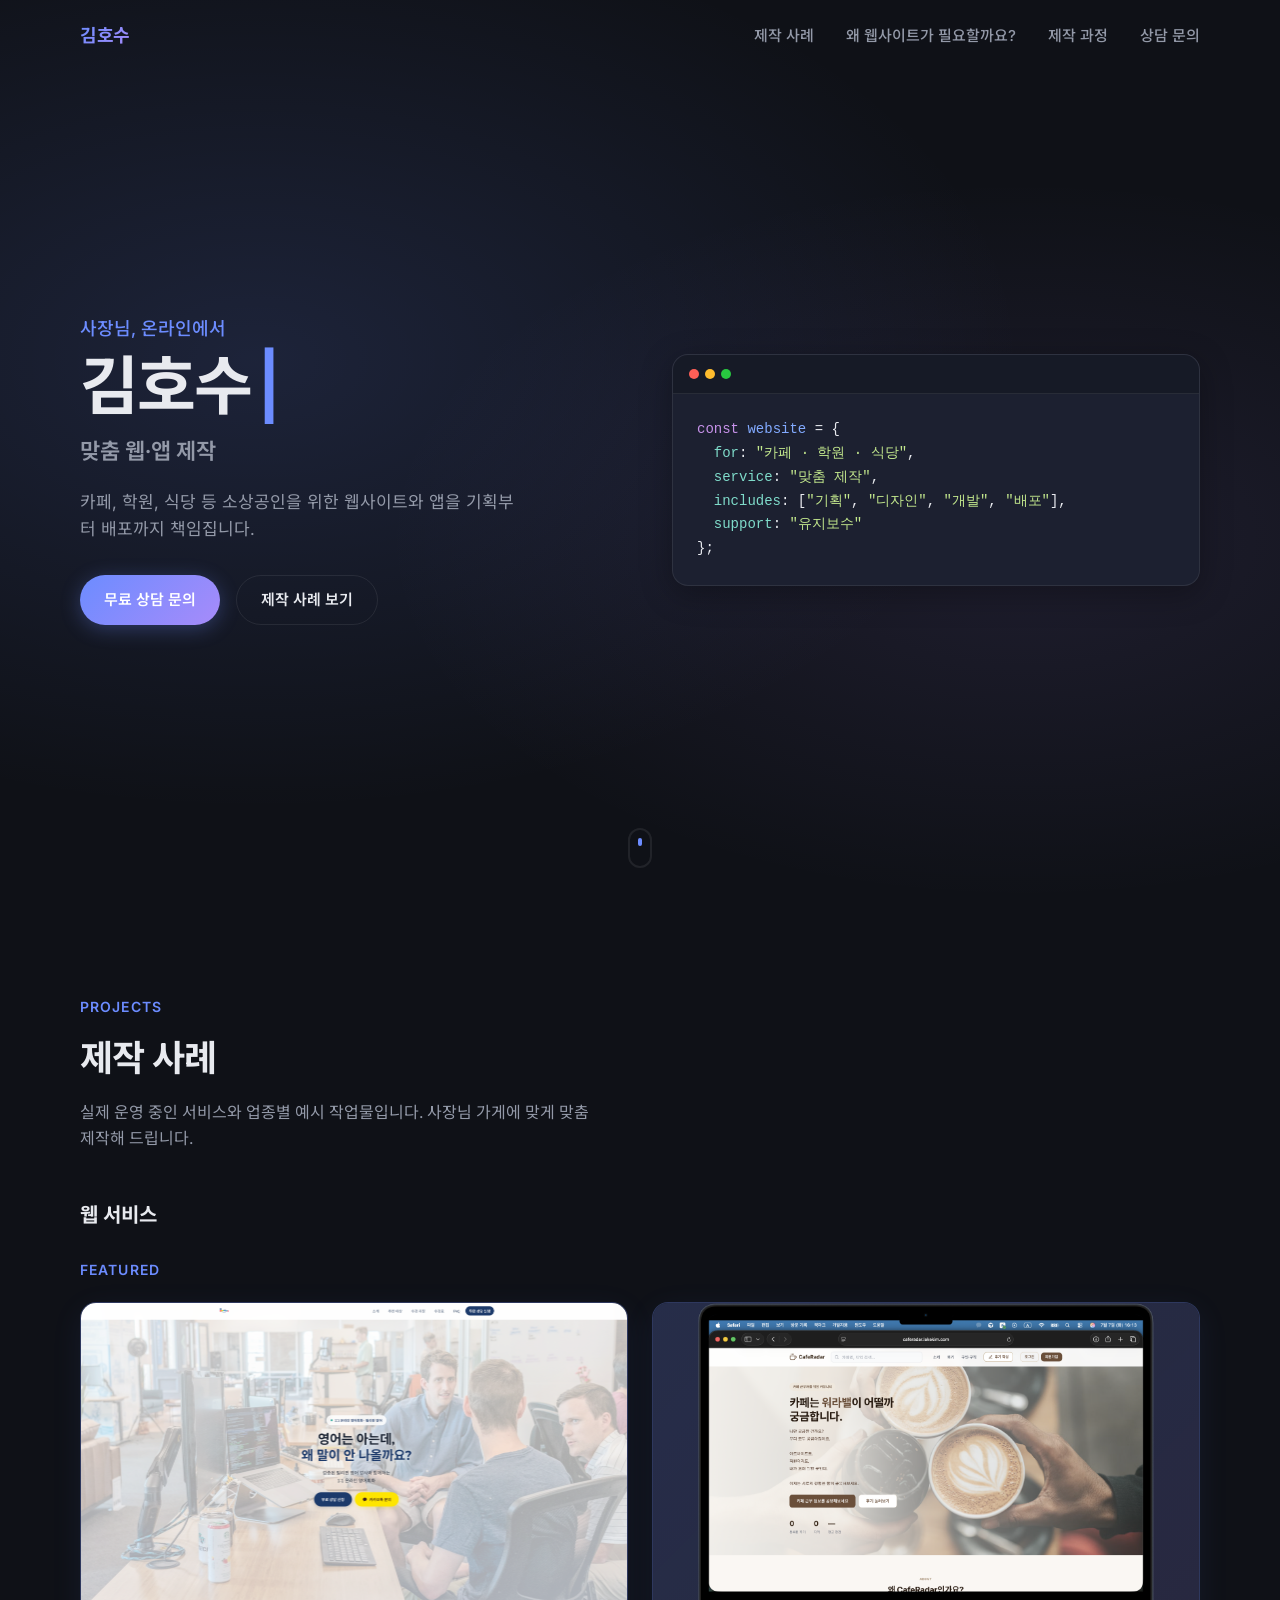
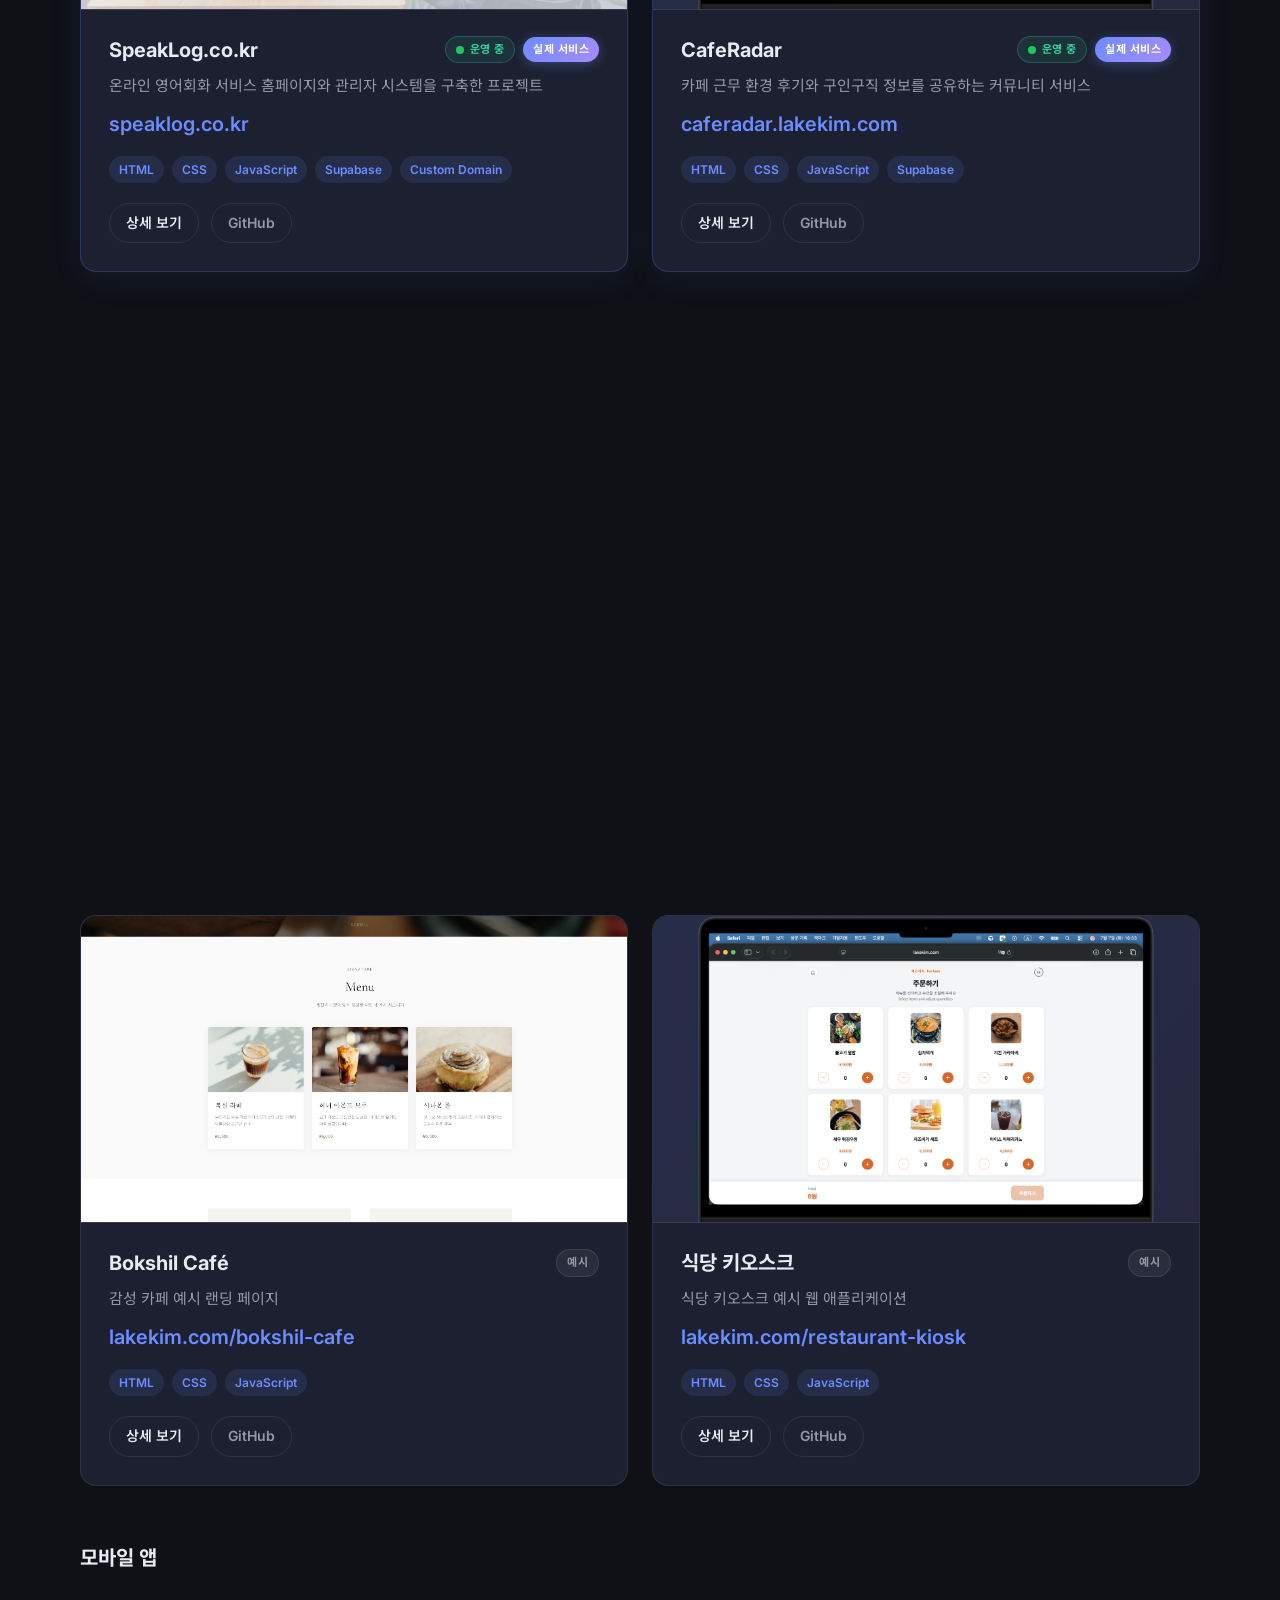
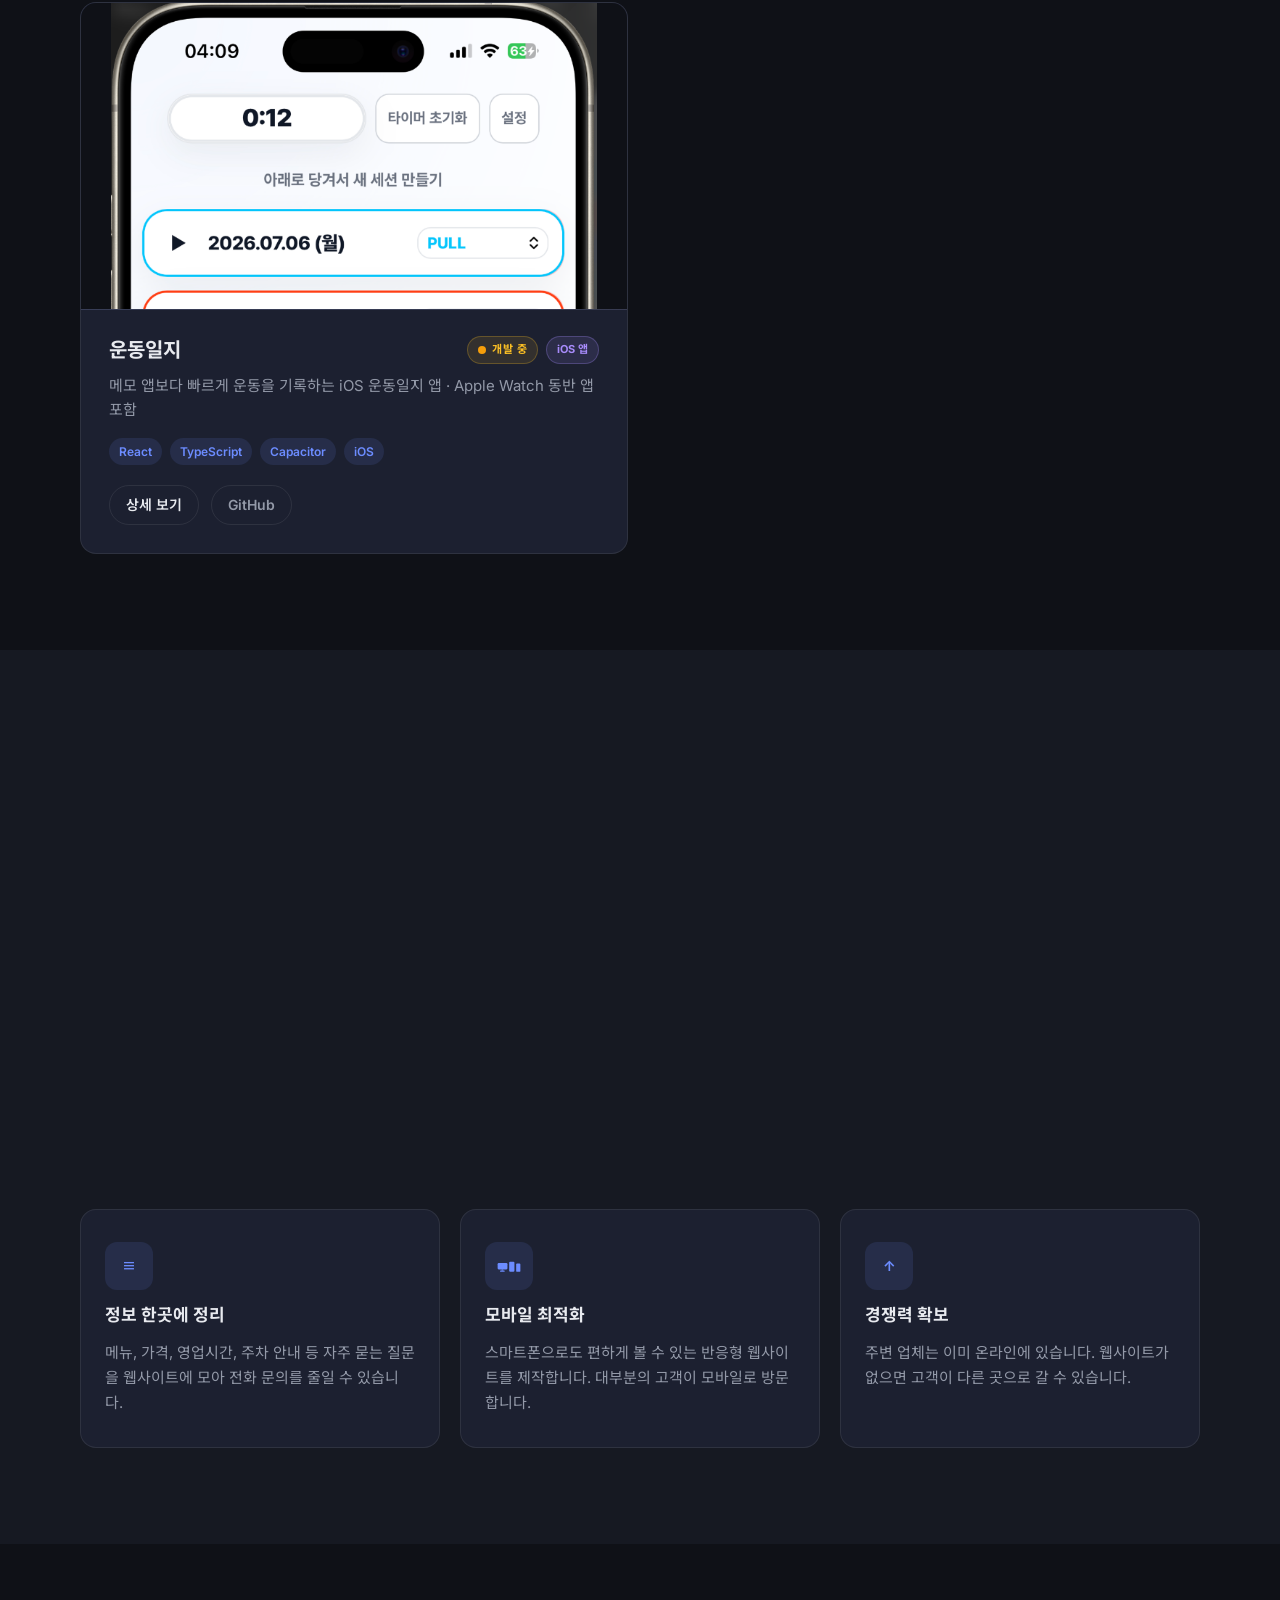
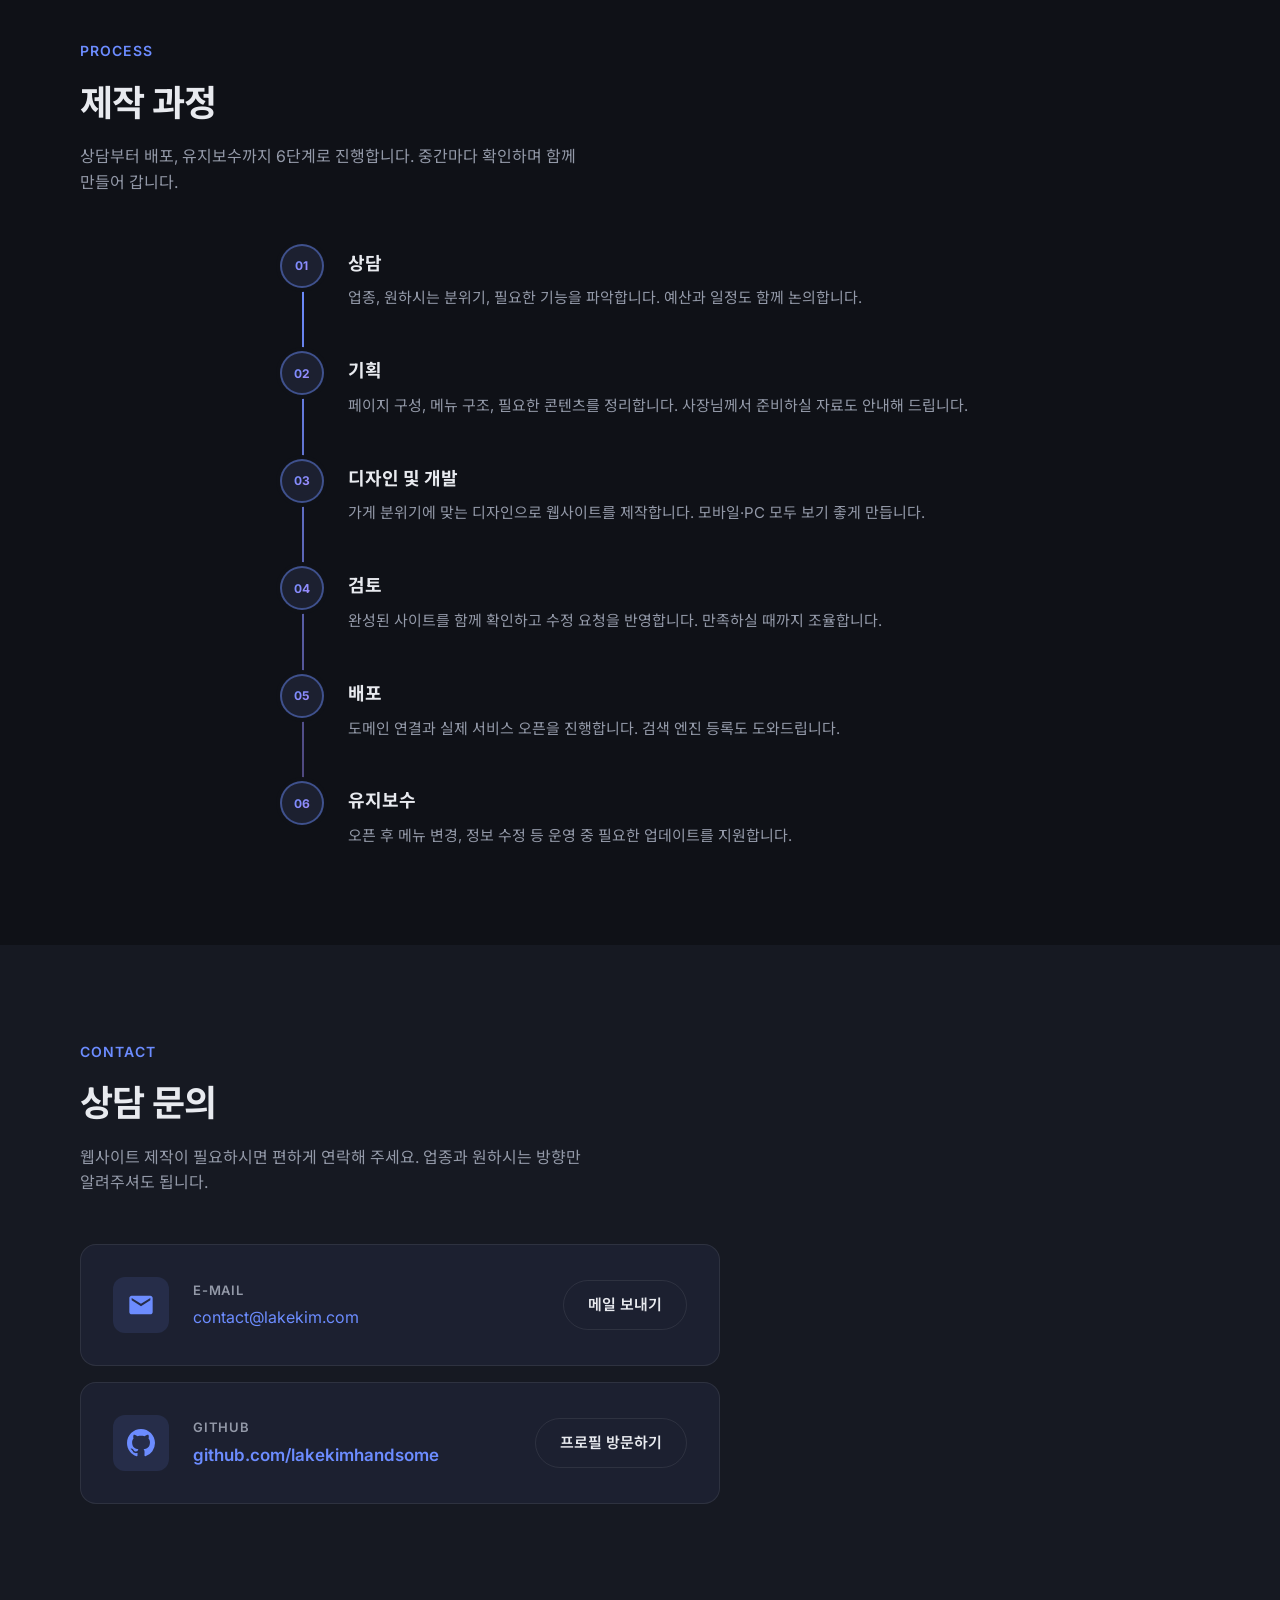
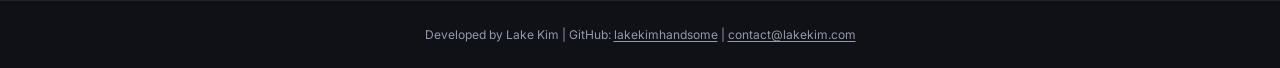
==== commit d6f16082: "Fix design" ====
--- a/index.html
+++ b/index.html
@@ -5,7 +5,7 @@
   <meta charset="UTF-8">
   <meta name="viewport" content="width=device-width, initial-scale=1.0">
   <meta name="description" content="김호수 — 카페, 학원, 식당 등 소상공인을 위한 맞춤 웹사이트 제작 서비스. 기획부터 배포, 유지보수까지 책임집니다.">
-  <title>김호수 | 웹사이트 제작</title>
+  <title>김호수 | 웹·앱 제작</title>
   <link rel="icon" href="favicon.svg" type="image/svg+xml">
   <link rel="preconnect" href="https://fonts.googleapis.com">
   <link rel="preconnect" href="https://fonts.gstatic.com" crossorigin>
@@ -40,10 +40,10 @@
         <div class="hero-content reveal">
           <p class="hero-greeting">사장님, 온라인에서</p>
           <h1 class="hero-name">김호수<span class="hero-cursor" aria-hidden="true">|</span></h1>
-          <p class="hero-role">맞춤 웹사이트 제작</p>
+          <p class="hero-role">맞춤 웹·앱 제작</p>
           <p class="hero-desc">
             카페, 학원, 식당 등 소상공인을 위한<br class="hero-br">
-            웹사이트를 기획부터 배포까지 책임집니다.
+            웹사이트와 앱을 기획부터 배포까지 책임집니다.
           </p>
           <div class="hero-actions">
             <a href="#contact" class="btn btn-primary">무료 상담 문의</a>
@@ -87,7 +87,7 @@
             <article class="project-card project-card--featured reveal">
               <div class="project-card-media">
                 <a href="projects/speaklog" class="project-image-link" aria-label="SpeakLog 상세 보기">
-                  <img src="images/projects/speaklog.png" alt="SpeakLog 프로젝트 미리보기" class="project-image"
+                  <img src="images/projects/speaklog/01-main.png" alt="SpeakLog 프로젝트 미리보기" class="project-image"
                     loading="lazy" width="640" height="360">
                 </a>
               </div>
@@ -120,7 +120,7 @@
             <article class="project-card project-card--featured reveal">
               <div class="project-card-media">
                 <a href="projects/caferadar" class="project-image-link" aria-label="CafeRadar 상세 보기">
-                  <img src="images/projects/caferadar.png" alt="CafeRadar 프로젝트 미리보기" class="project-image"
+                  <img src="images/projects/caferadar/01-main.png" alt="CafeRadar 프로젝트 미리보기" class="project-image"
                     loading="lazy" width="640" height="360">
                 </a>
               </div>
@@ -279,7 +279,10 @@
               <div class="project-card-top">
                 <div class="project-card-header">
                   <h3 class="project-name">운동일지</h3>
-                  <span class="project-badge project-badge--mobile">iOS 앱</span>
+                  <div class="project-card-badges">
+                    <span class="status-dev"><span class="status-dot status-dot--dev" aria-hidden="true"></span>개발 중</span>
+                    <span class="project-badge project-badge--mobile">iOS 앱</span>
+                  </div>
                 </div>
                 <p class="project-desc">메모 앱보다 빠르게 운동을 기록하는 iOS 운동일지 앱 · Apple Watch 동반 앱 포함</p>
                 <ul class="project-tech" aria-label="사용 기술">
--- a/style.css
+++ b/style.css
@@ -614,6 +614,8 @@
   color: #a78bfa;
   background: rgba(167, 139, 250, 0.12);
   border: 1px solid rgba(167, 139, 250, 0.28);
+  text-transform: none;
+  letter-spacing: 0;
 }
 
 .project-card-media--mobile .project-image {
@@ -638,6 +640,22 @@
   flex-shrink: 0;
 }
 
+.status-dev {
+  display: inline-flex;
+  align-items: center;
+  gap: 0.375rem;
+  padding: 0.25rem 0.625rem;
+  font-size: 0.6875rem;
+  font-weight: 700;
+  letter-spacing: 0.04em;
+  color: #fbbf24;
+  background: rgba(251, 191, 36, 0.1);
+  border: 1px solid rgba(251, 191, 36, 0.25);
+  border-radius: 999px;
+  white-space: nowrap;
+  flex-shrink: 0;
+}
+
 .status-dot {
   width: 8px;
   height: 8px;
@@ -646,6 +664,11 @@
   animation: status-blink 1.5s ease-in-out infinite;
 }
 
+.status-dot--dev {
+  background: #f59e0b;
+  animation: status-blink-dev 1.5s ease-in-out infinite;
+}
+
 @keyframes status-blink {
   0%,
   100% {
@@ -656,6 +679,19 @@
   50% {
     opacity: 0.35;
     box-shadow: 0 0 2px rgba(34, 197, 94, 0.3);
+  }
+}
+
+@keyframes status-blink-dev {
+  0%,
+  100% {
+    opacity: 1;
+    box-shadow: 0 0 6px rgba(245, 158, 11, 0.9);
+  }
+
+  50% {
+    opacity: 0.35;
+    box-shadow: 0 0 2px rgba(245, 158, 11, 0.3);
   }
 }
 
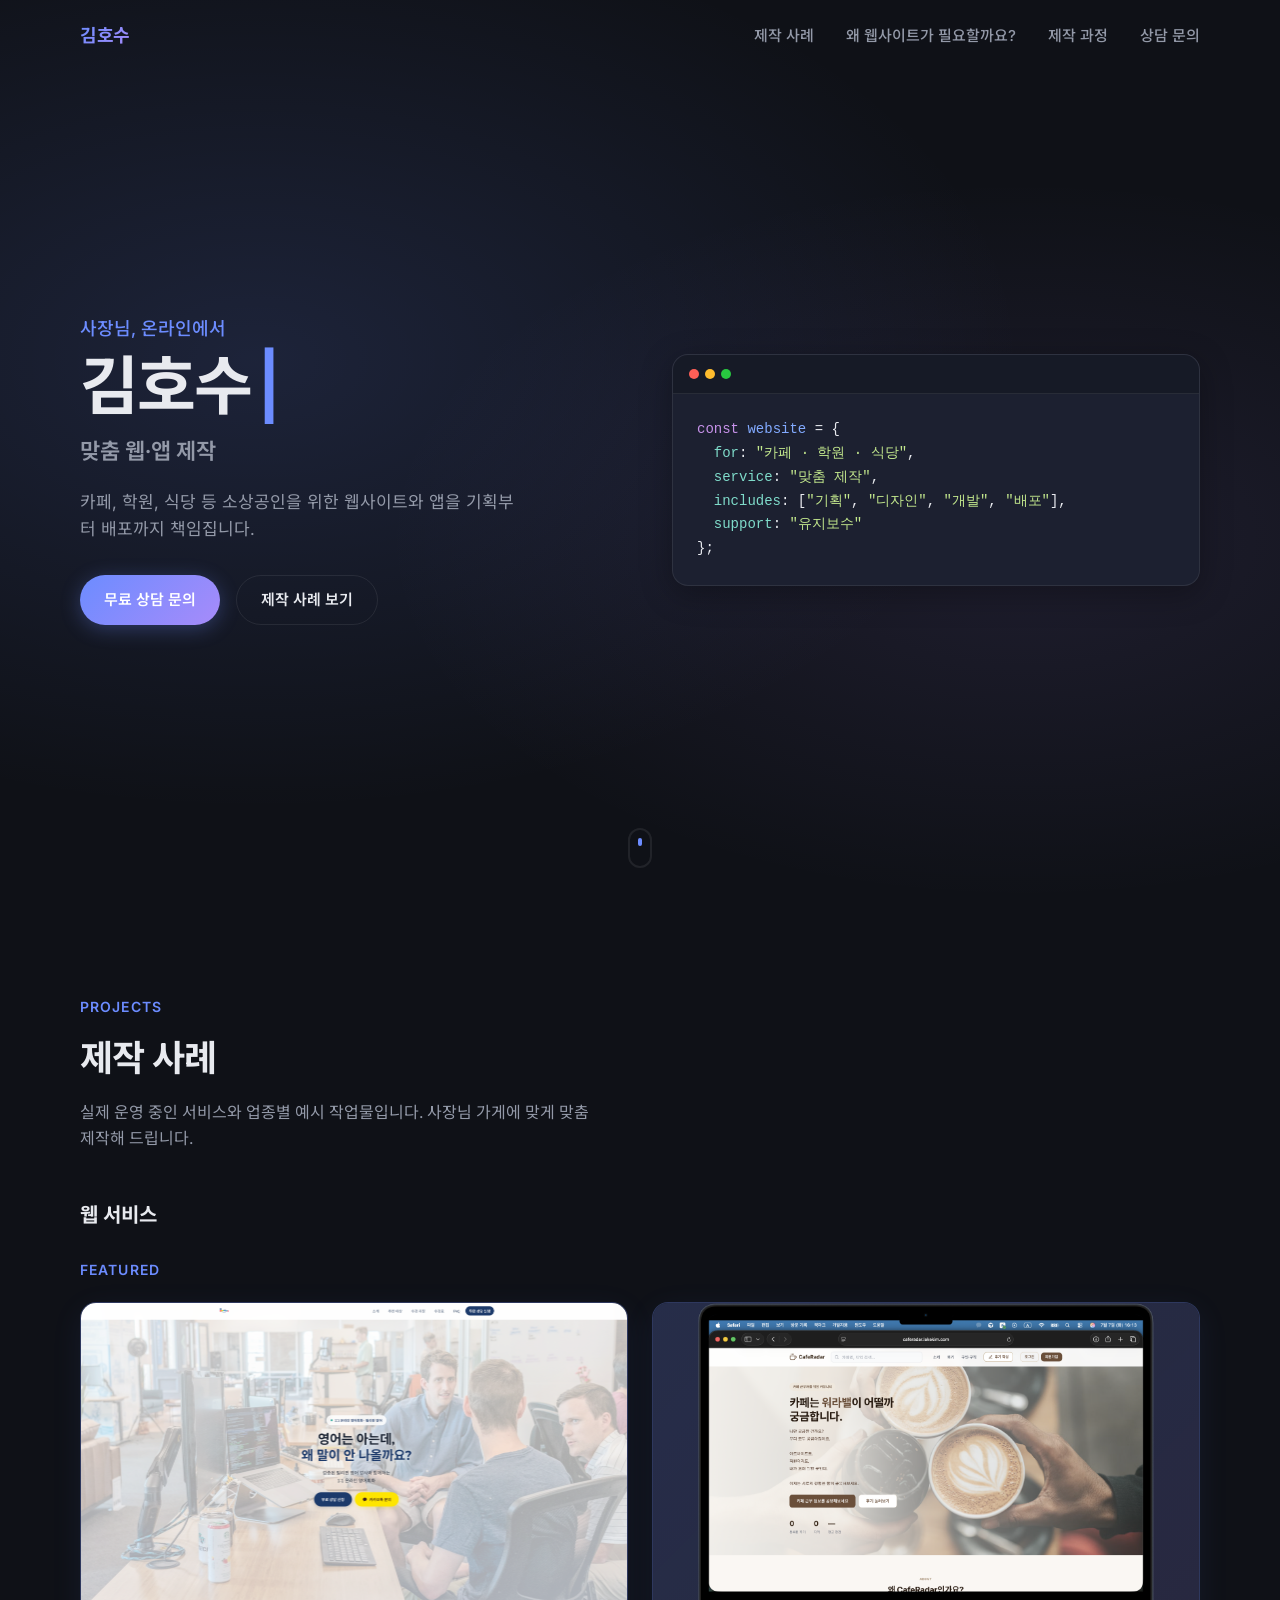
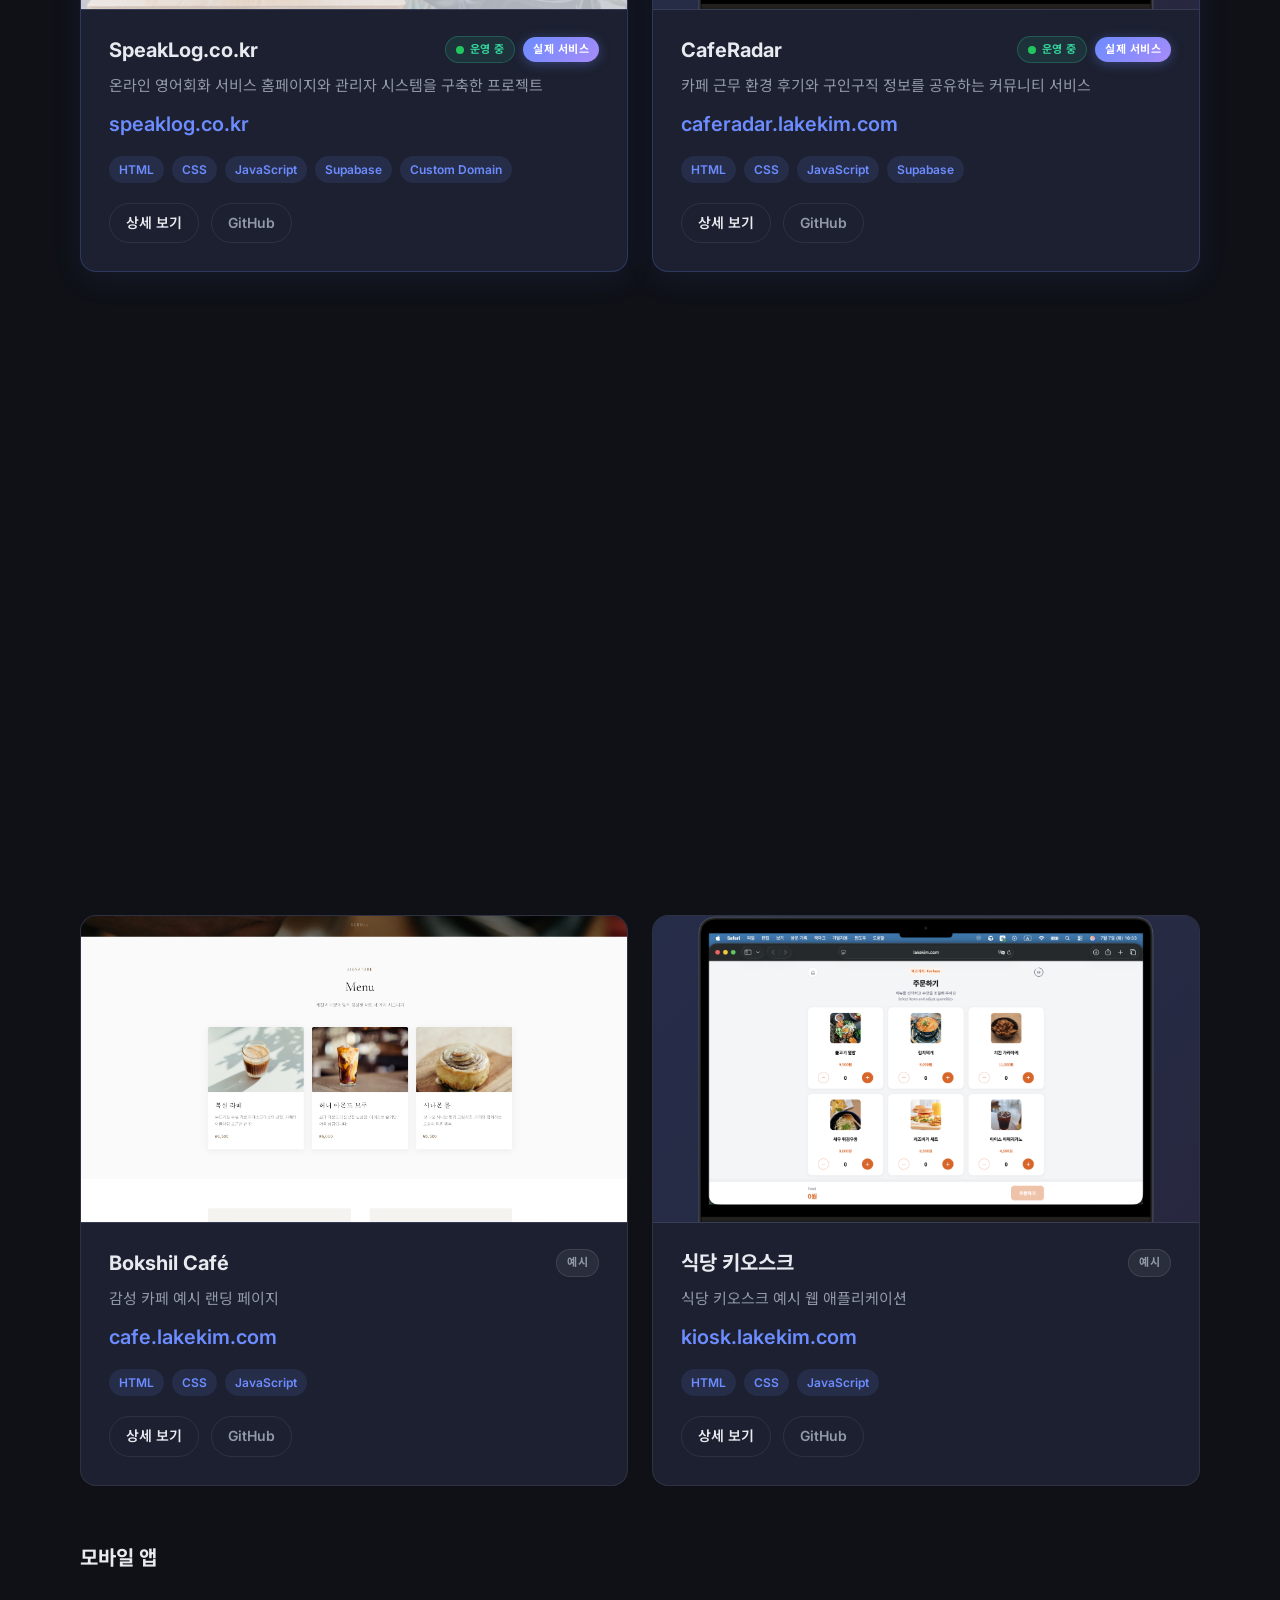
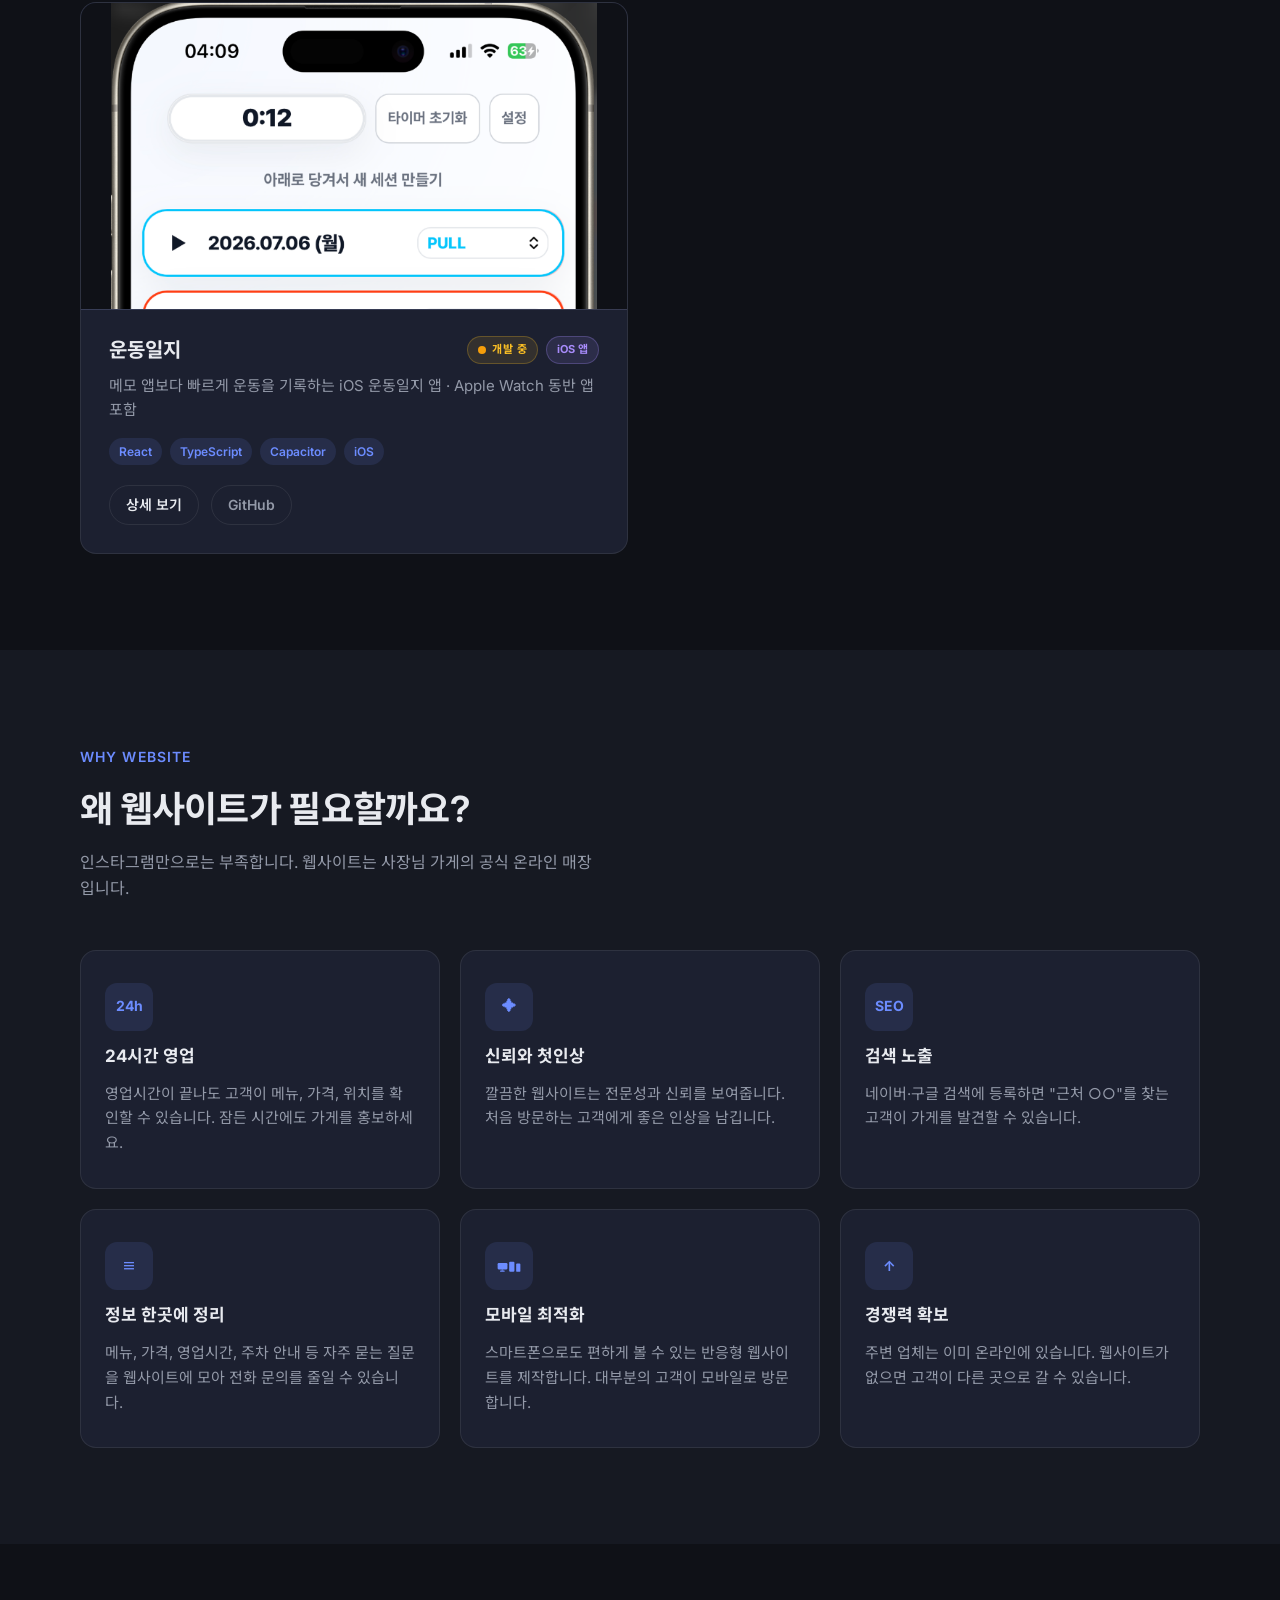
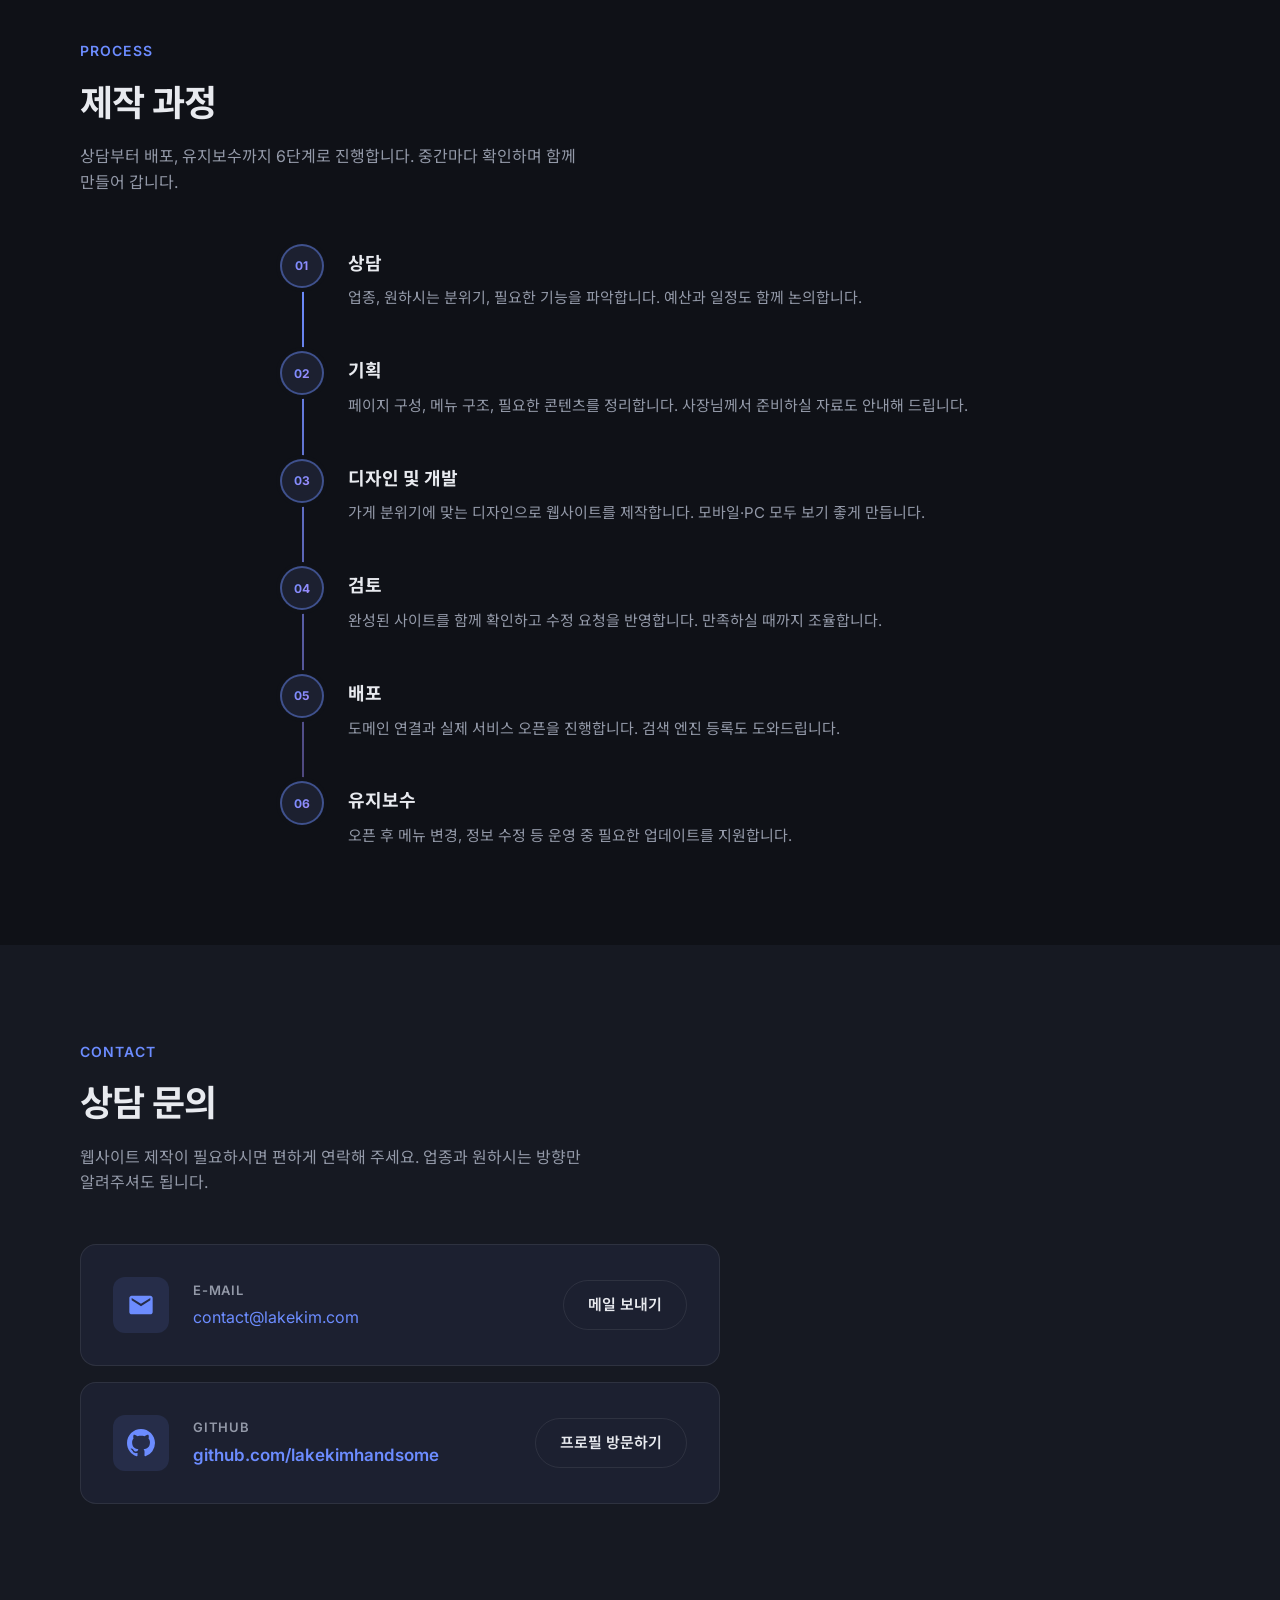
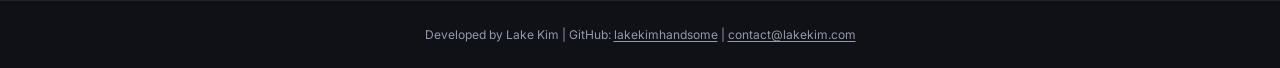
==== commit 77c95307: "Change example page URL and fix mobile UI" ====
--- a/index.html
+++ b/index.html
@@ -165,8 +165,8 @@
                 <span class="project-badge project-badge--sample">예시</span>
               </div>
               <p class="project-desc">쇼핑몰 형태의 예시 웹사이트</p>
-              <a href="https://lakekim.com/matcha-mall" class="project-url" target="_blank"
-                rel="noopener noreferrer">lakekim.com/matcha-mall</a>
+              <a href="https://mall.lakekim.com" class="project-url" target="_blank"
+                rel="noopener noreferrer">mall.lakekim.com</a>
               <ul class="project-tech" aria-label="사용 기술">
                 <li>HTML</li>
                 <li>CSS</li>
@@ -193,8 +193,8 @@
                 <span class="project-badge project-badge--sample">예시</span>
               </div>
               <p class="project-desc">학원 홈페이지 형태의 예시 웹사이트</p>
-              <a href="https://lakekim.com/academy-website" class="project-url" target="_blank"
-                rel="noopener noreferrer">lakekim.com/academy-website</a>
+              <a href="https://academy.lakekim.com" class="project-url" target="_blank"
+                rel="noopener noreferrer">academy.lakekim.com</a>
               <ul class="project-tech" aria-label="사용 기술">
                 <li>HTML</li>
                 <li>CSS</li>
@@ -221,8 +221,8 @@
                 <span class="project-badge project-badge--sample">예시</span>
               </div>
               <p class="project-desc">감성 카페 예시 랜딩 페이지</p>
-              <a href="https://lakekim.com/bokshil-cafe" class="project-url" target="_blank"
-                rel="noopener noreferrer">lakekim.com/bokshil-cafe</a>
+              <a href="https://cafe.lakekim.com" class="project-url" target="_blank"
+                rel="noopener noreferrer">cafe.lakekim.com</a>
               <ul class="project-tech" aria-label="사용 기술">
                 <li>HTML</li>
                 <li>CSS</li>
@@ -249,8 +249,8 @@
                 <span class="project-badge project-badge--sample">예시</span>
               </div>
               <p class="project-desc">식당 키오스크 예시 웹 애플리케이션</p>
-              <a href="https://lakekim.com/restaurant-kiosk" class="project-url" target="_blank"
-                rel="noopener noreferrer">lakekim.com/restaurant-kiosk</a>
+              <a href="https://kiosk.lakekim.com" class="project-url" target="_blank"
+                rel="noopener noreferrer">kiosk.lakekim.com</a>
               <ul class="project-tech" aria-label="사용 기술">
                 <li>HTML</li>
                 <li>CSS</li>
--- a/style.css
+++ b/style.css
@@ -38,6 +38,7 @@
   color: var(--text);
   line-height: 1.6;
   -webkit-font-smoothing: antialiased;
+  overflow-x: clip;
 }
 
 a {
@@ -232,6 +233,10 @@
   padding-block: 4rem 6rem;
 }
 
+.hero-inner > * {
+  min-width: 0;
+}
+
 .hero-greeting {
   font-size: 1.125rem;
   color: var(--accent);
@@ -292,6 +297,7 @@
   overflow: hidden;
   box-shadow: var(--shadow);
   text-align: left;
+  max-width: 100%;
 }
 
 .code-window-header {
@@ -1334,9 +1340,14 @@
 
 /* ===== Responsive ===== */
 @media (max-width: 900px) {
+  .hero {
+    min-height: auto;
+  }
+
   .hero-inner {
     grid-template-columns: 1fr;
-    gap: 3rem;
+    gap: 2.5rem;
+    padding-block: 2.5rem 3.5rem;
     text-align: center;
   }
 
@@ -1351,7 +1362,7 @@
   .hero-visual {
     order: -1;
     width: 100%;
-    max-width: 420px;
+    max-width: 100%;
     margin-inline: auto;
     text-align: left;
   }
@@ -1375,6 +1386,33 @@
 }
 
 @media (max-width: 640px) {
+  .container {
+    width: min(1120px, calc(100% - 1.5rem));
+  }
+
+  .hero-inner {
+    gap: 2rem;
+    padding-block: 2rem 2.5rem;
+  }
+
+  .hero-name {
+    font-size: clamp(2rem, 9vw, 2.75rem);
+  }
+
+  .hero-role {
+    font-size: 1.125rem;
+  }
+
+  .hero-desc {
+    font-size: 1rem;
+  }
+
+  .code-window-body {
+    padding: 0.875rem 1rem;
+    font-size: 0.6875rem;
+    line-height: 1.65;
+  }
+
   .nav-links {
     position: fixed;
     top: var(--header-h);
@@ -1475,4 +1513,9 @@
   .hero-actions .btn {
     width: 100%;
   }
-}
+
+  .code-window-body {
+    font-size: 0.625rem;
+    padding: 0.75rem;
+  }
+}
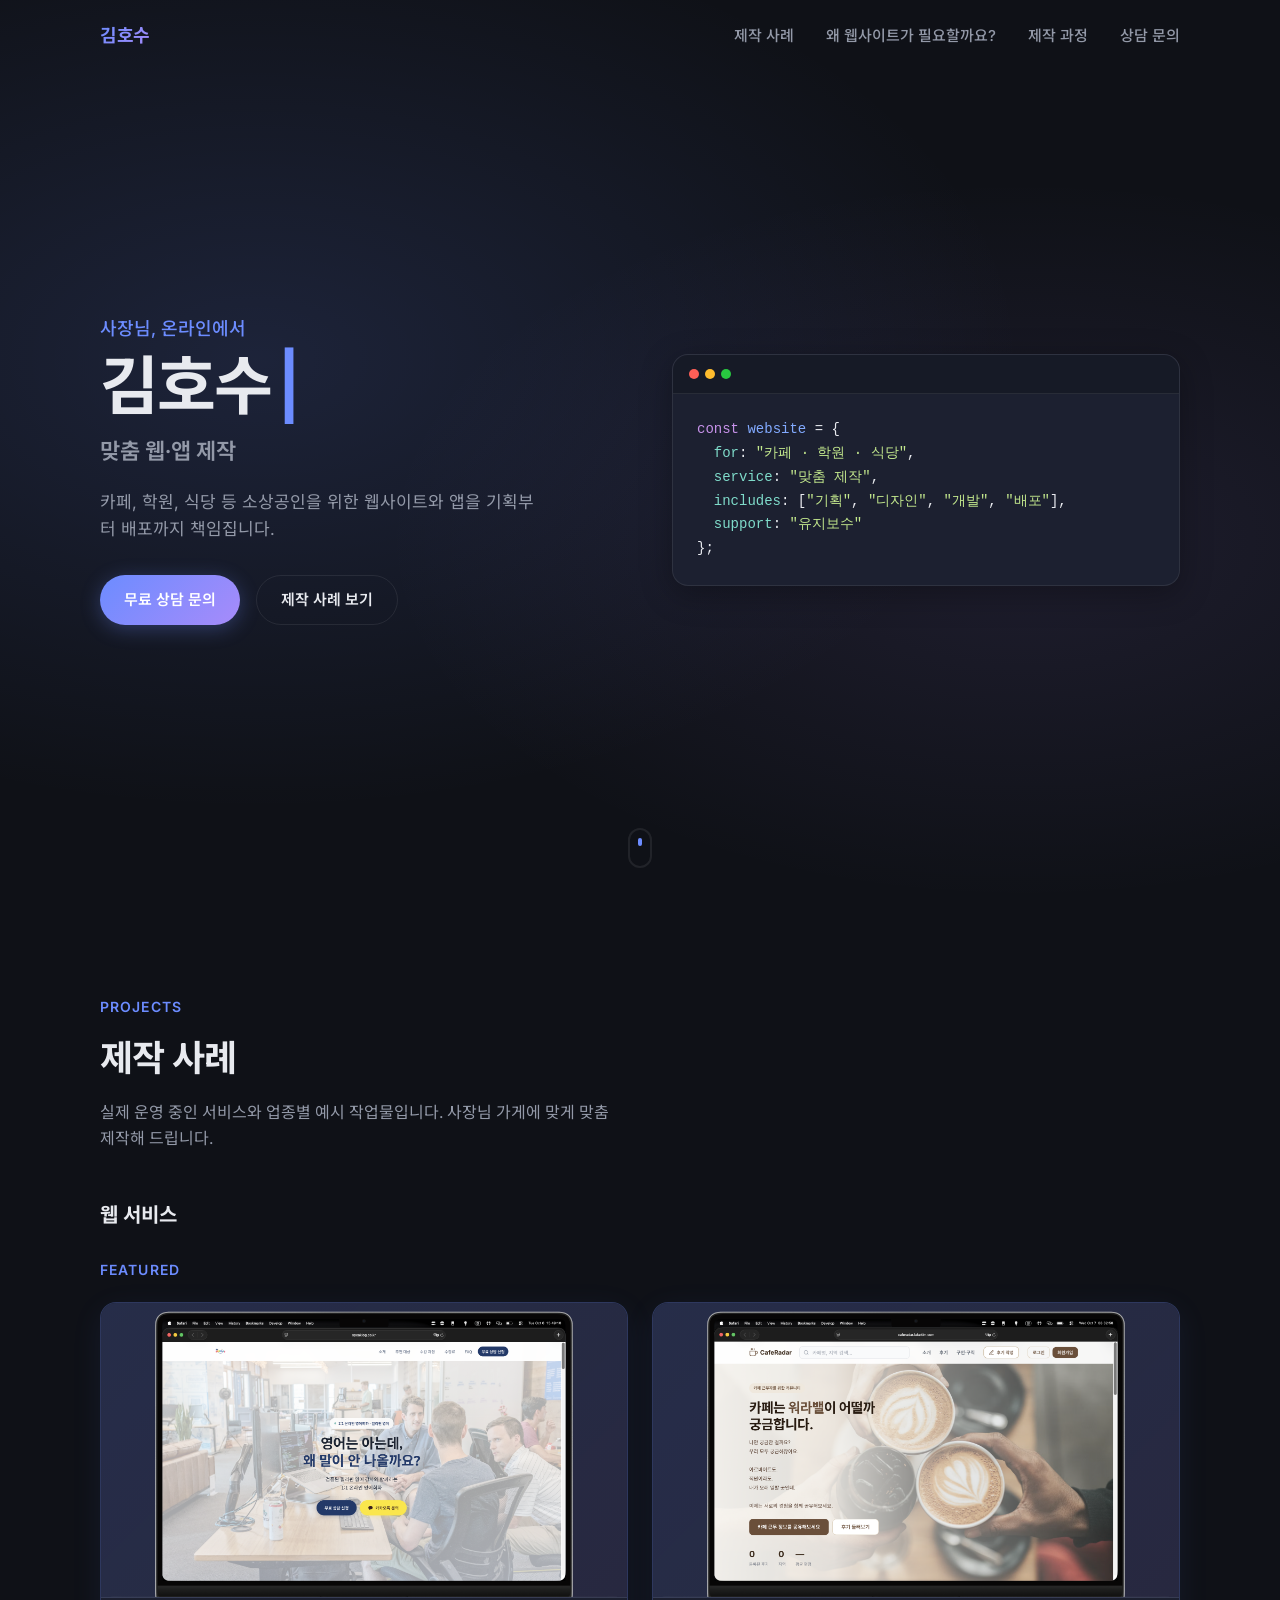
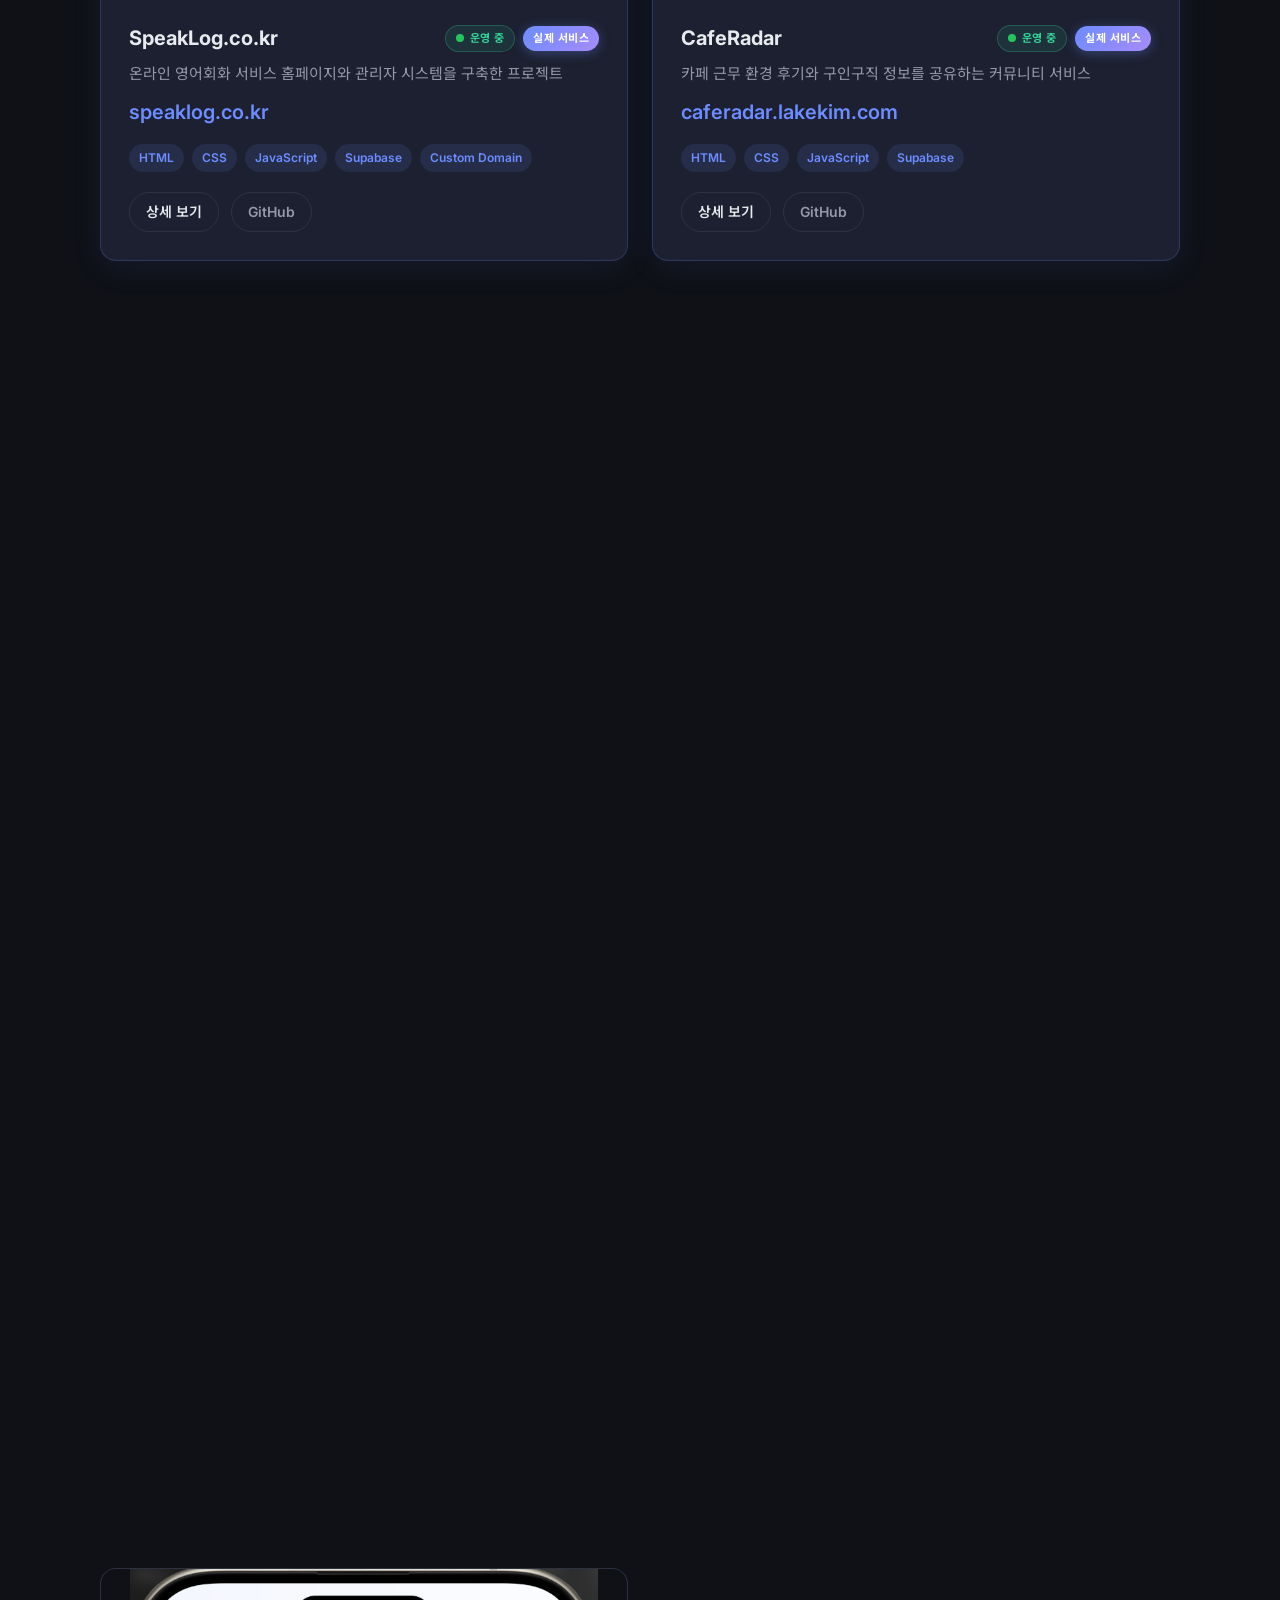
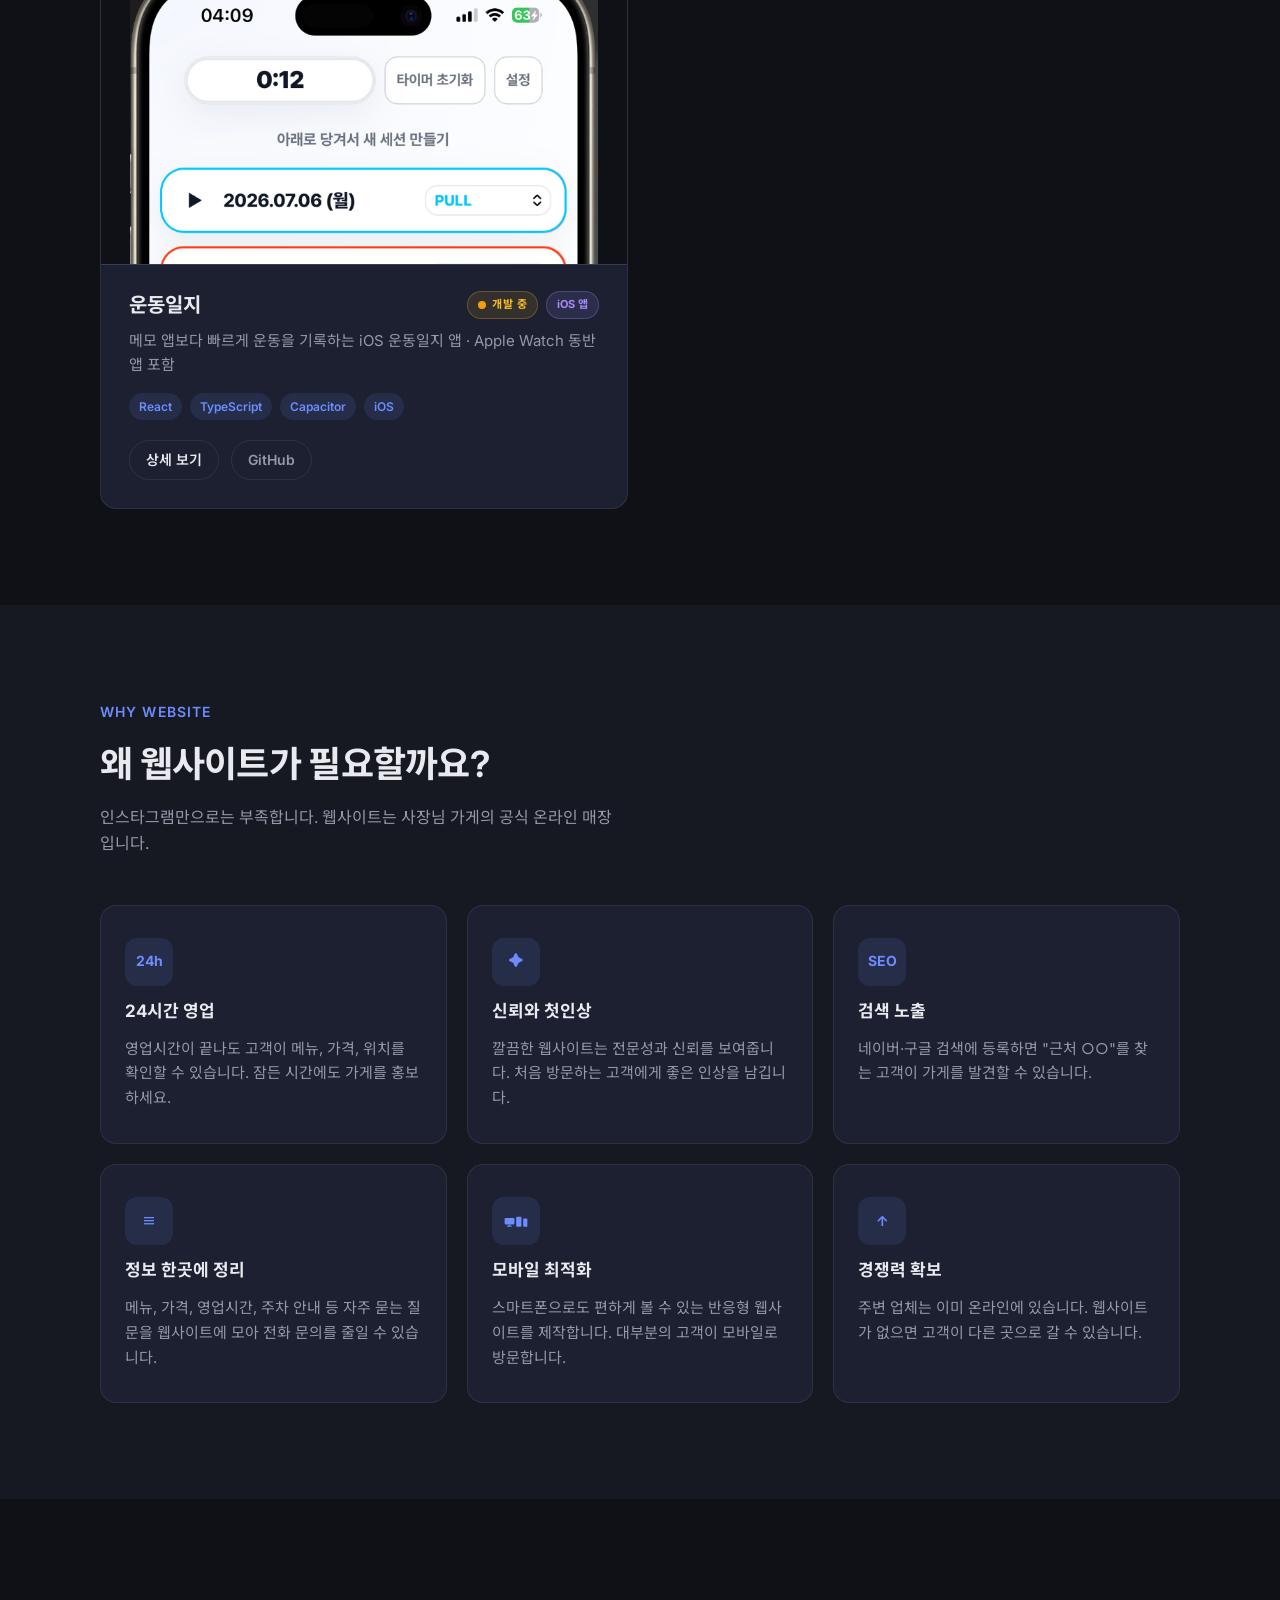
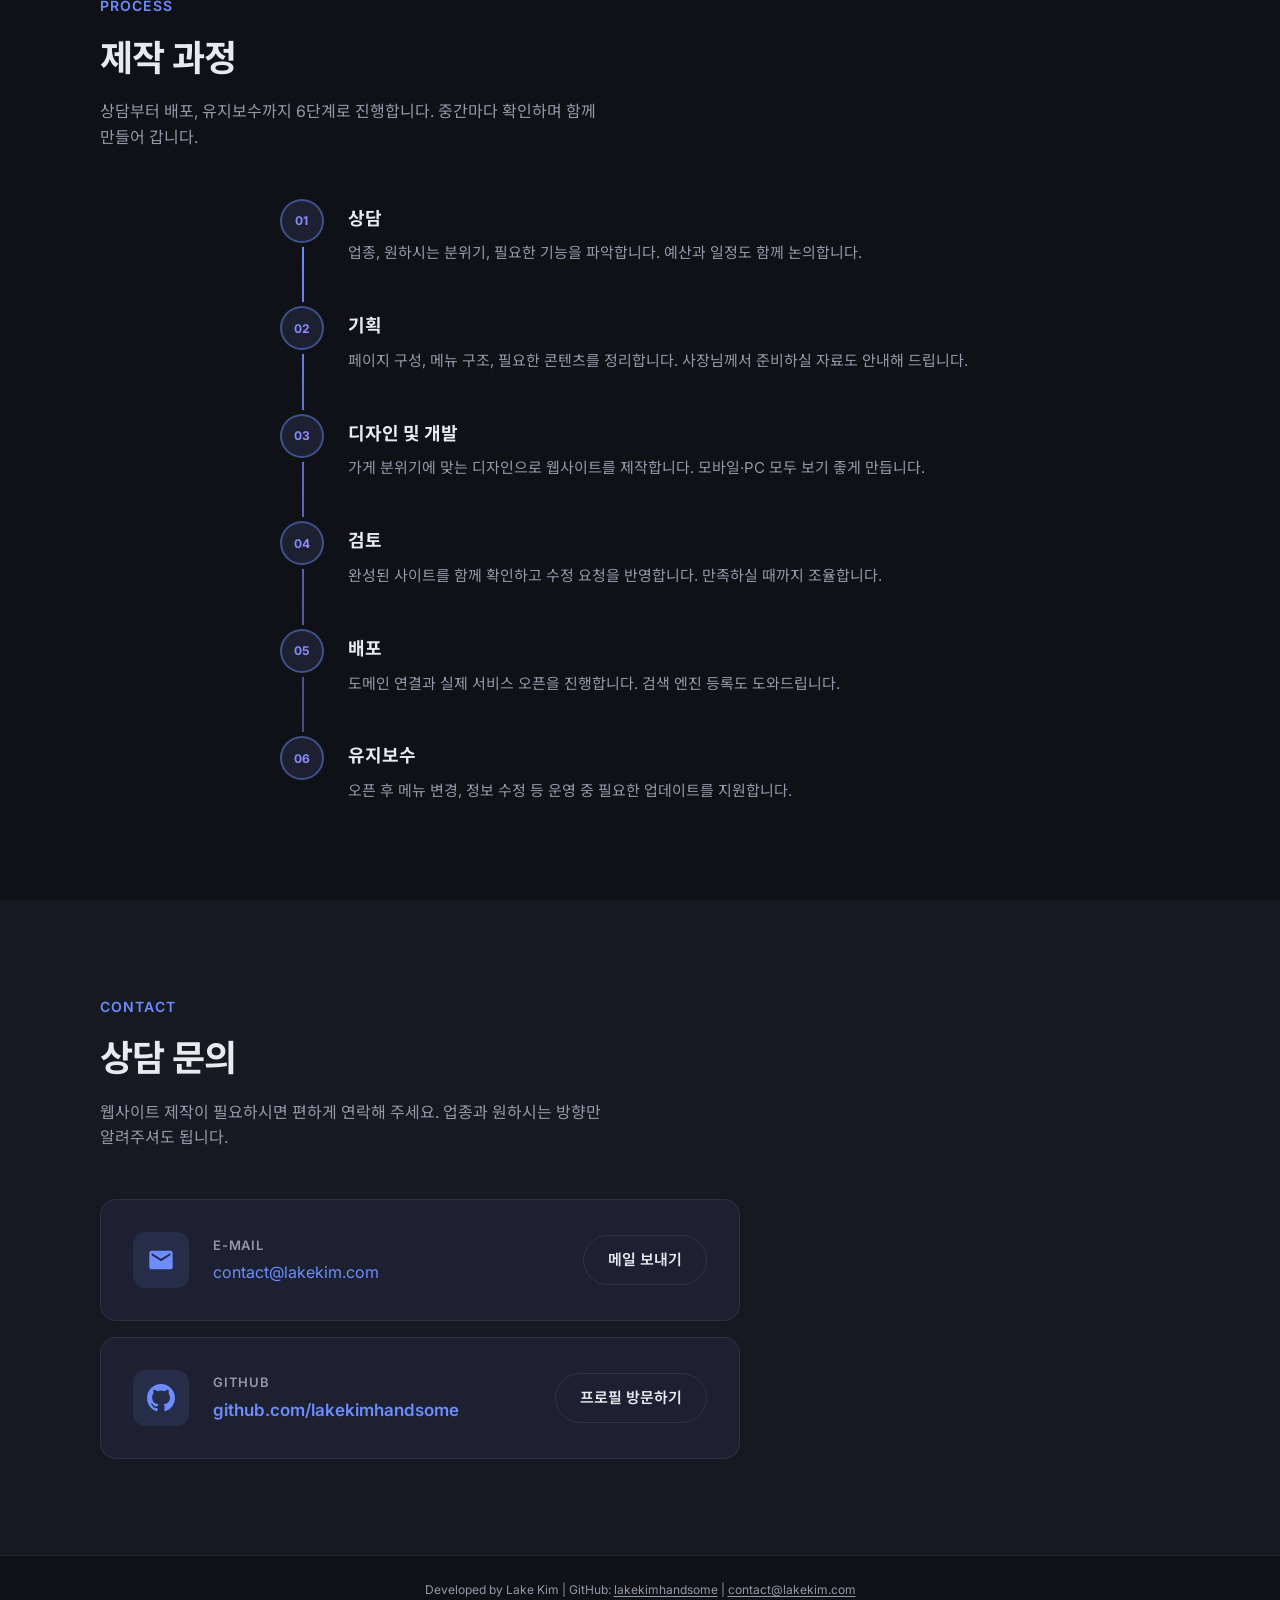
==== commit 0892d61f: "Bust CafeRadar screenshot cache" ====
--- a/index.html
+++ b/index.html
@@ -120,7 +120,7 @@
             <article class="project-card project-card--featured reveal">
               <div class="project-card-media">
                 <a href="projects/caferadar" class="project-image-link" aria-label="CafeRadar 상세 보기">
-                  <img src="images/projects/caferadar/01-main.png" alt="CafeRadar 프로젝트 미리보기" class="project-image"
+                  <img src="images/projects/caferadar/01-main.png?v=551184a" alt="CafeRadar 프로젝트 미리보기" class="project-image"
                     loading="lazy" width="640" height="360">
                 </a>
               </div>
--- a/style.css
+++ b/style.css
@@ -63,8 +63,10 @@
 }
 
 .container {
-  width: min(1120px, calc(100% - 2.5rem));
+  width: 100%;
+  max-width: 1120px;
   margin-inline: auto;
+  padding-inline: clamp(1rem, 4vw, 1.25rem);
 }
 
 /* ===== Header ===== */
@@ -119,22 +121,46 @@
 
 .nav-toggle {
   display: none;
-  flex-direction: column;
-  gap: 5px;
-  padding: 4px;
+  position: relative;
+  width: 22px;
+  height: 14px;
+  padding: 0;
+  border: 0;
+  background: transparent;
+  cursor: pointer;
 }
 
 .nav-toggle span {
   display: block;
-  width: 22px;
+  position: absolute;
+  left: 0;
+  right: 0;
+  width: 100%;
+  height: 0;
+  border-bottom: 2px solid var(--text);
+  transition: all ease-out 0.3s;
+}
+
+.nav-toggle span:nth-child(1) {
+  top: 0;
+}
+
+.nav-toggle span:nth-child(2) {
+  top: 50%;
   height: 2px;
+  border-bottom: 0;
   background: var(--text);
-  border-radius: 2px;
-  transition: transform var(--transition), opacity var(--transition);
+  transition: all ease-out 0.1s;
+}
+
+.nav-toggle span:nth-child(3) {
+  top: 100%;
 }
 
 .nav-toggle.active span:nth-child(1) {
-  transform: translateY(7px) rotate(45deg);
+  top: 50%;
+  transform: rotate(45deg);
+  transform-origin: center;
 }
 
 .nav-toggle.active span:nth-child(2) {
@@ -142,7 +168,9 @@
 }
 
 .nav-toggle.active span:nth-child(3) {
-  transform: translateY(-7px) rotate(-45deg);
+  top: 50%;
+  transform: rotate(-45deg);
+  transform-origin: center;
 }
 
 /* ===== Buttons ===== */
@@ -213,7 +241,13 @@
   display: flex;
   align-items: center;
   padding-top: var(--header-h);
-  overflow: hidden;
+  overflow-x: clip;
+}
+
+.hero-content,
+.hero-visual {
+  width: 100%;
+  max-width: 100%;
 }
 
 .hero-bg {
@@ -250,6 +284,7 @@
   letter-spacing: -0.03em;
   line-height: 1.1;
   margin-bottom: 0.75rem;
+  overflow-wrap: anywhere;
 }
 
 .hero-cursor {
@@ -336,11 +371,15 @@
   text-align: left;
   direction: ltr;
   white-space: pre;
+  width: 100%;
+  max-width: 100%;
+  box-sizing: border-box;
 }
 
 .code-window-body code {
   display: block;
   text-align: left;
+  max-width: 100%;
 }
 
 .code-keyword {
@@ -1342,12 +1381,15 @@
 @media (max-width: 900px) {
   .hero {
     min-height: auto;
+    align-items: flex-start;
+    padding-bottom: 2.5rem;
+    overflow-x: visible;
   }
 
   .hero-inner {
     grid-template-columns: 1fr;
-    gap: 2.5rem;
-    padding-block: 2.5rem 3.5rem;
+    gap: 2rem;
+    padding-block: 2rem 2.5rem;
     text-align: center;
   }
 
@@ -1357,6 +1399,7 @@
 
   .hero-actions {
     justify-content: center;
+    width: 100%;
   }
 
   .hero-visual {
@@ -1365,6 +1408,21 @@
     max-width: 100%;
     margin-inline: auto;
     text-align: left;
+    overflow: hidden;
+  }
+
+  .code-window {
+    width: 100%;
+  }
+
+  .code-window-body {
+    white-space: pre-wrap;
+    overflow-x: hidden;
+    overflow-wrap: anywhere;
+    word-break: break-word;
+    padding: 1rem;
+    font-size: 0.75rem;
+    line-height: 1.65;
   }
 
   .hero-br {
@@ -1386,31 +1444,31 @@
 }
 
 @media (max-width: 640px) {
-  .container {
-    width: min(1120px, calc(100% - 1.5rem));
-  }
-
   .hero-inner {
-    gap: 2rem;
-    padding-block: 2rem 2.5rem;
+    gap: 1.5rem;
+    padding-block: 1.5rem 2rem;
   }
 
   .hero-name {
-    font-size: clamp(2rem, 9vw, 2.75rem);
+    font-size: clamp(1.875rem, 8vw, 2.25rem);
+  }
+
+  .hero-greeting {
+    font-size: 1rem;
   }
 
   .hero-role {
-    font-size: 1.125rem;
+    font-size: 1rem;
   }
 
   .hero-desc {
-    font-size: 1rem;
+    font-size: 0.9375rem;
+    margin-bottom: 1.5rem;
   }
 
   .code-window-body {
-    padding: 0.875rem 1rem;
+    padding: 0.875rem;
     font-size: 0.6875rem;
-    line-height: 1.65;
   }
 
   .nav-links {
@@ -1504,16 +1562,18 @@
   }
 }
 
-@media (max-width: 400px) {
+@media (max-width: 520px) {
   .hero-actions {
     flex-direction: column;
-    width: 100%;
+    align-items: stretch;
   }
 
   .hero-actions .btn {
     width: 100%;
   }
-
+}
+
+@media (max-width: 400px) {
   .code-window-body {
     font-size: 0.625rem;
     padding: 0.75rem;
